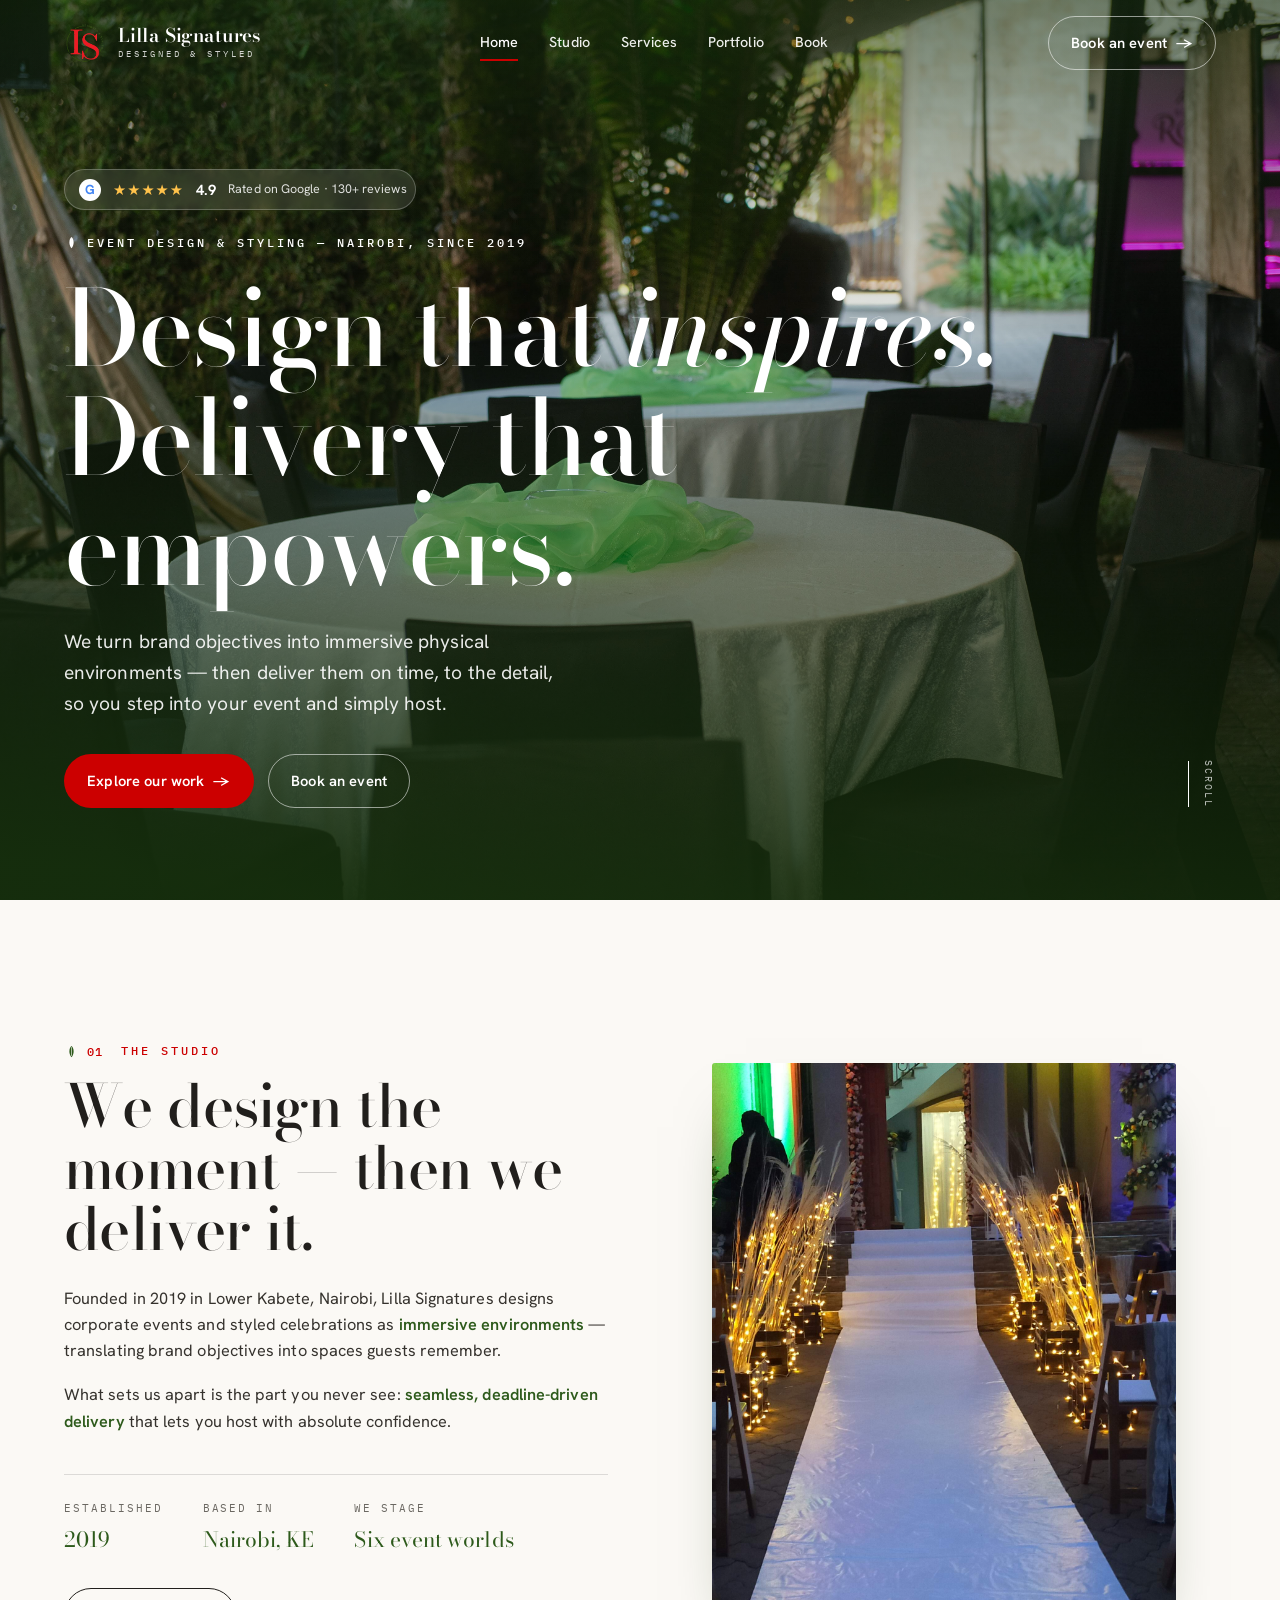
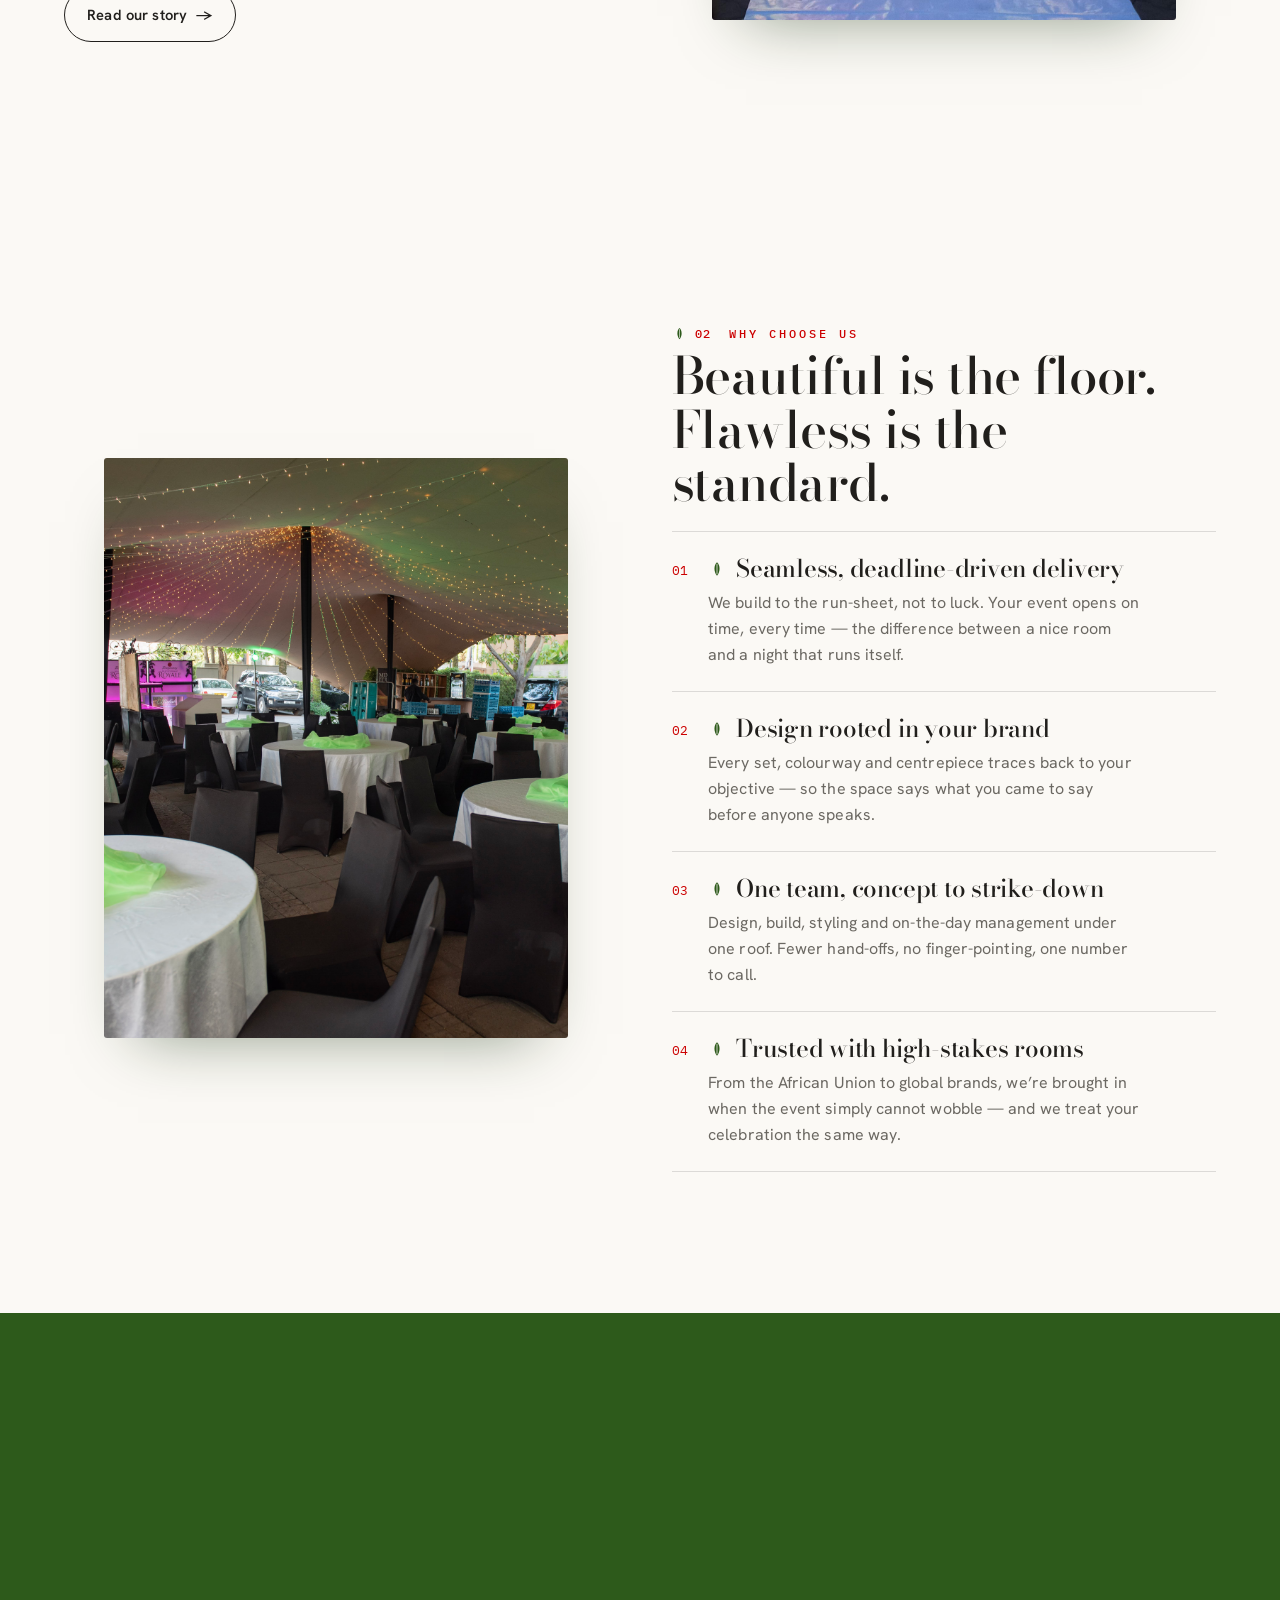
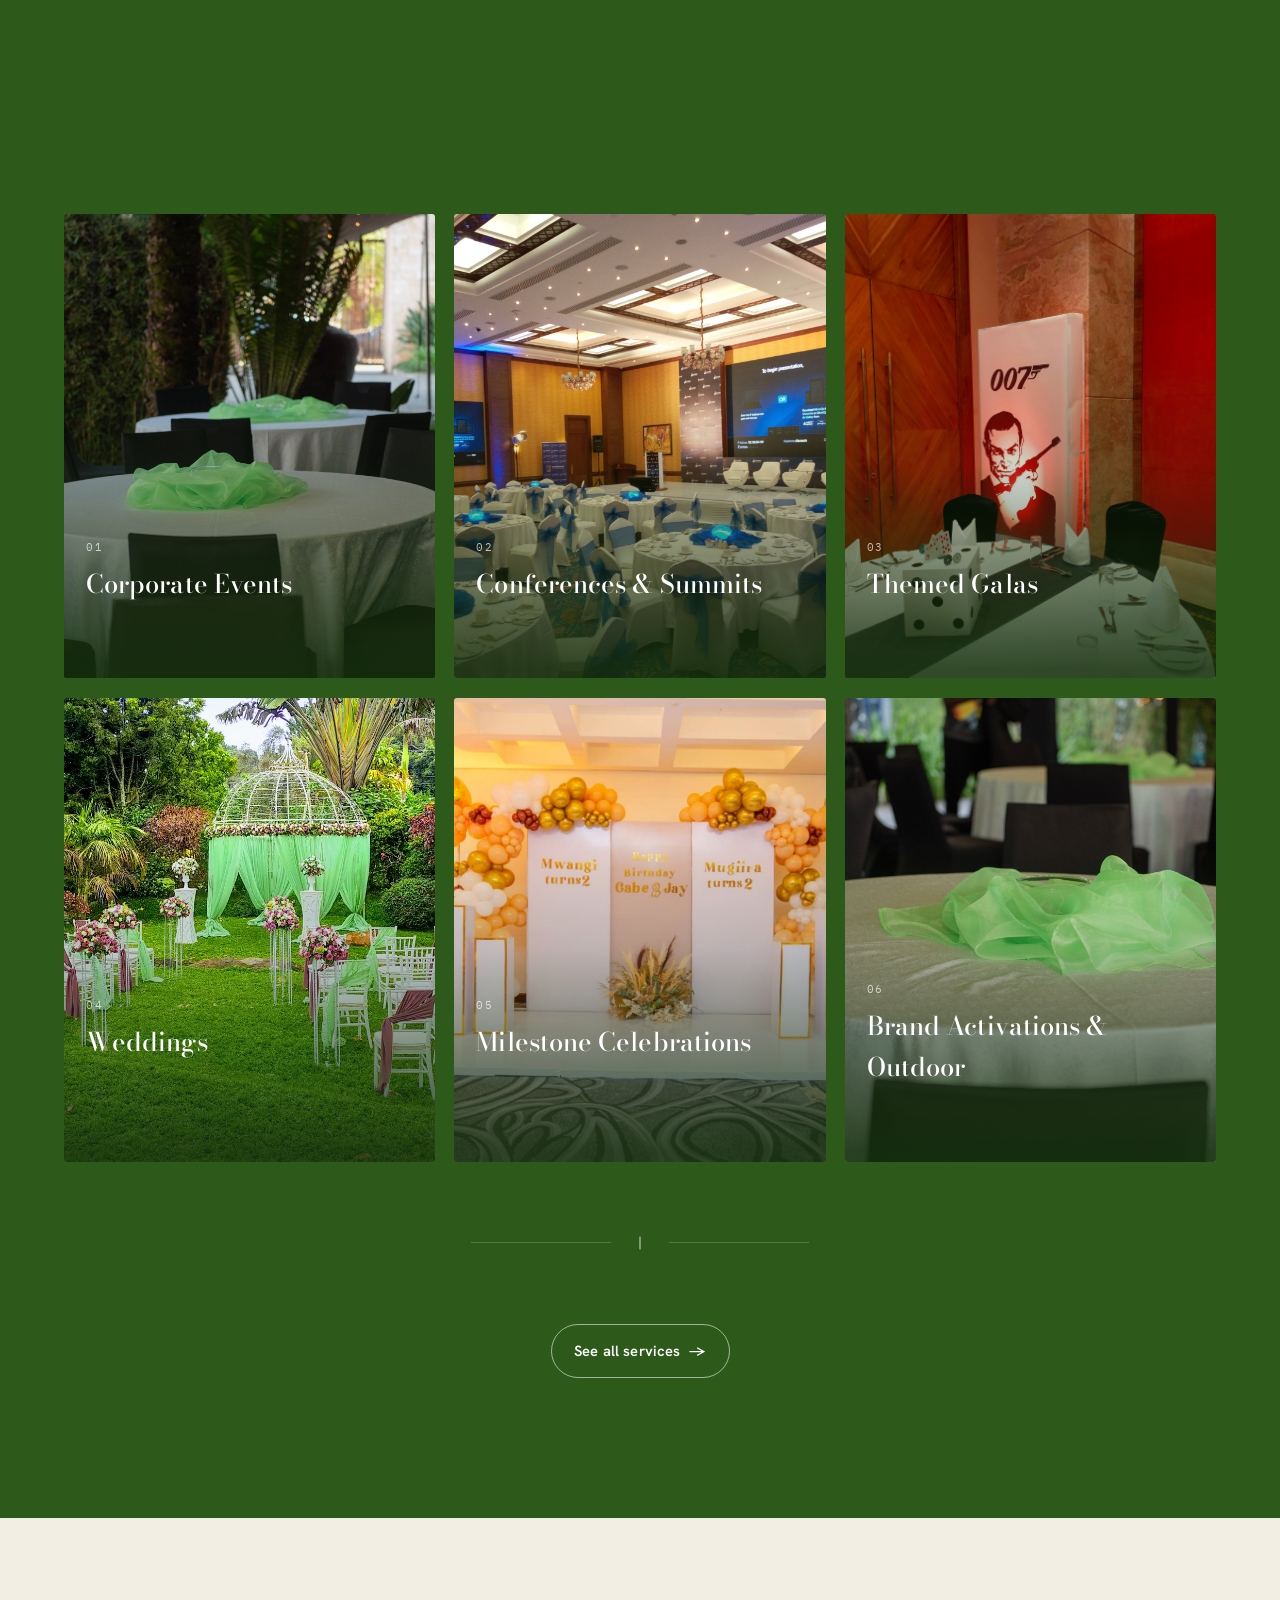
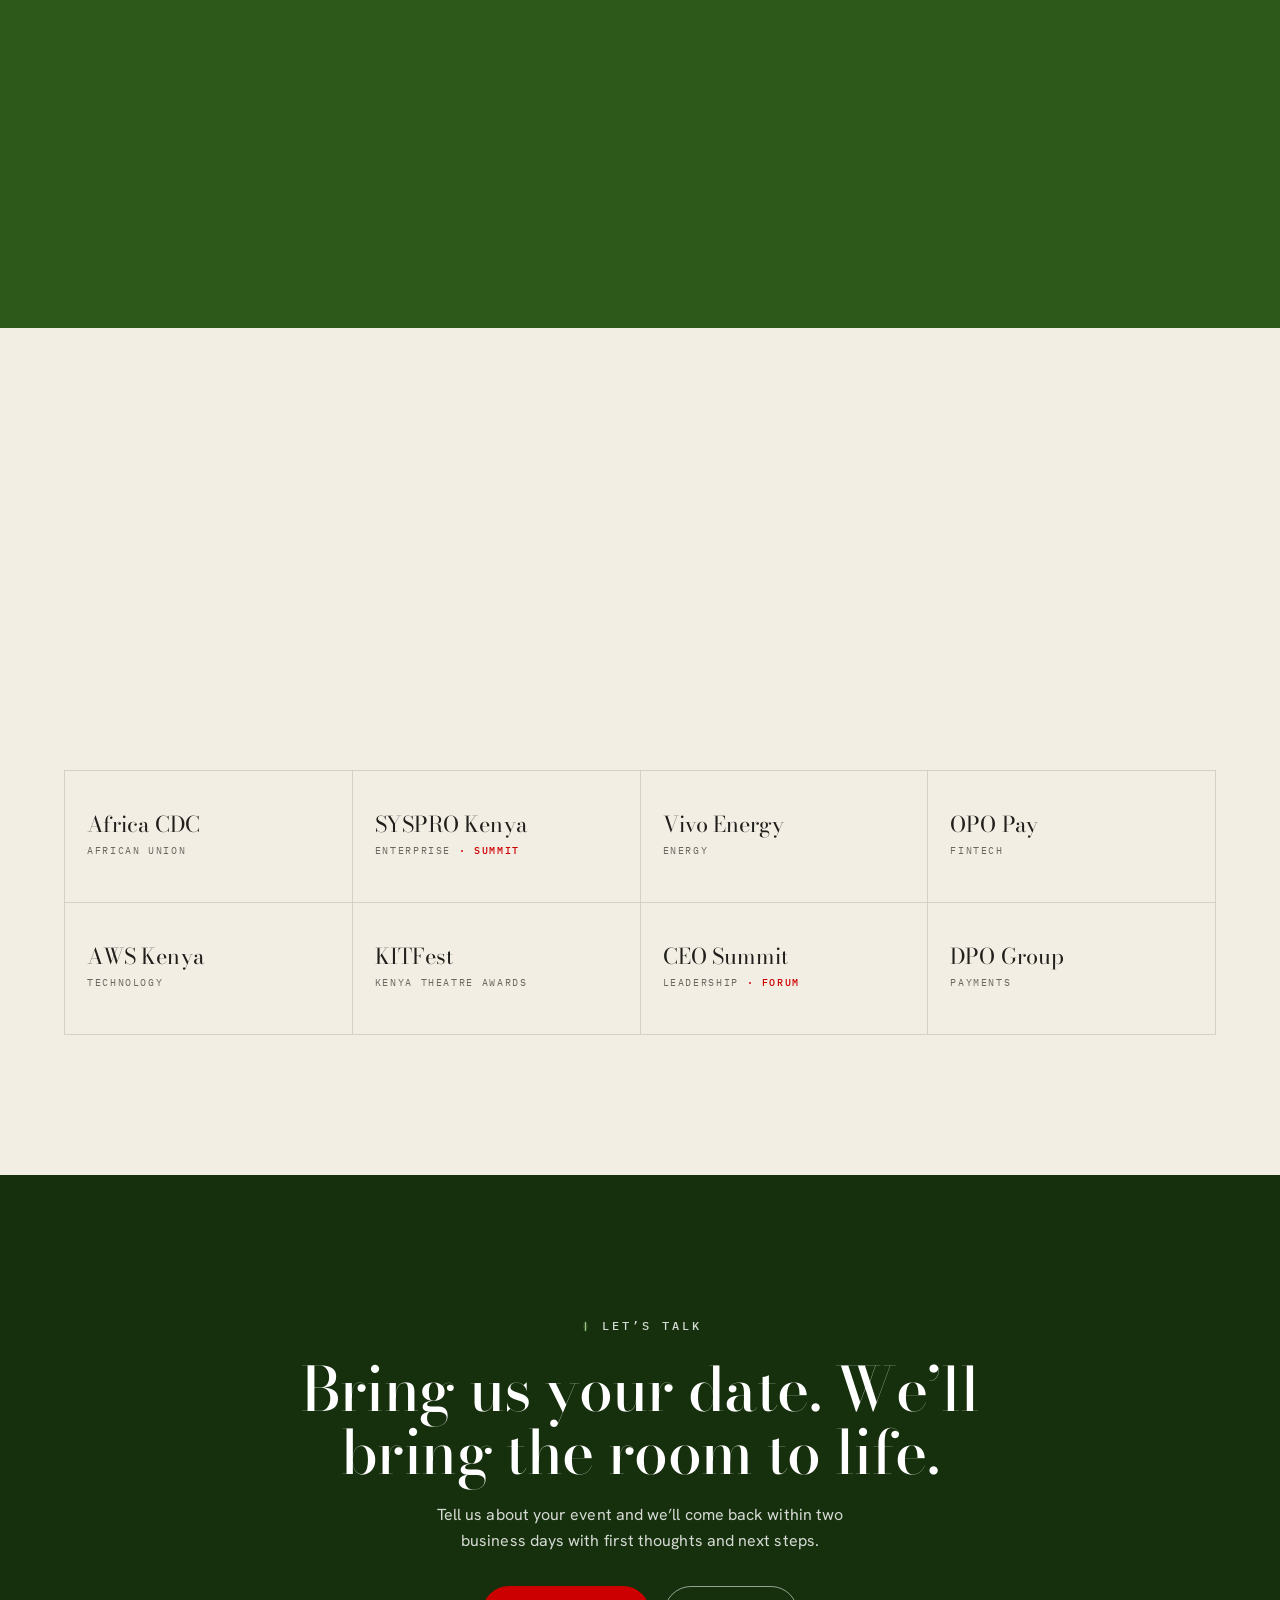
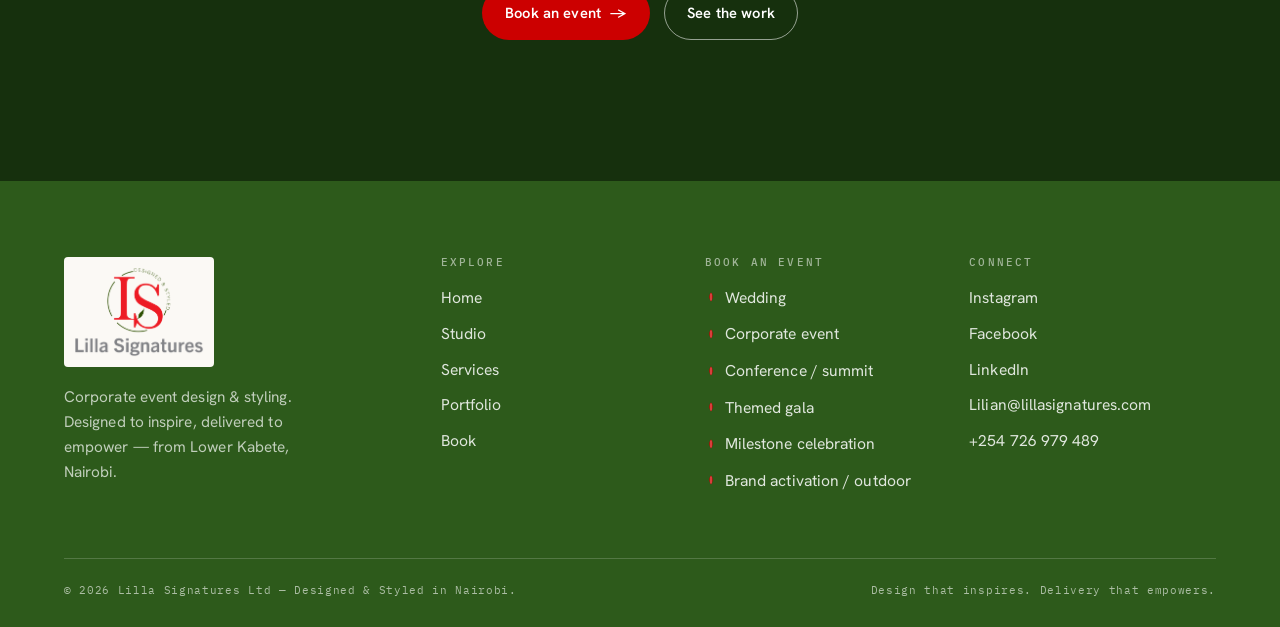
==== index.html @ 4a37a558 "initial commit" ====
<!DOCTYPE html>
<html lang="en">
<head>
<meta charset="UTF-8" />
<meta name="viewport" content="width=device-width, initial-scale=1.0" />
<title>Lilla Signatures — Event Design &amp; Styling, Nairobi</title>
<meta name="description" content="Lilla Signatures is a Nairobi event design and styling studio. We turn brand objectives into immersive environments — and deliver them seamlessly, so you host with absolute confidence." />
<link rel="preconnect" href="https://fonts.googleapis.com" />
<link rel="preconnect" href="https://fonts.gstatic.com" crossorigin />
<link href="https://fonts.googleapis.com/css2?family=Bodoni+Moda:ital,opsz,wght@0,6..96,400..700;1,6..96,400..600&family=Hanken+Grotesk:wght@300;400;500;600;700&family=IBM+Plex+Mono:wght@400;500&display=swap" rel="stylesheet" />
<link rel="stylesheet" href="assets/css/styles.css" />
</head>
<body>
<a class="skip-link" href="#main">Skip to content</a>

<!-- ============ NAV ============ -->
<header class="nav at-top">
  <a class="brand" href="index.html" aria-label="Lilla Signatures — home">
    <img src="assets/img/logo-mark.png" alt="Lilla Signatures monogram" />
    <span class="wordmark"><b>Lilla Signatures</b><span>Designed &amp; Styled</span></span>
  </a>
  <nav class="nav-links" aria-label="Primary">
    <a href="index.html" class="active" aria-current="page">Home</a>
    <a href="studio.html">Studio</a>
    <a href="services.html">Services</a>
    <a href="portfolio.html">Portfolio</a>
    <a href="booking.html">Book</a>
  </nav>
  <div class="nav-actions"><a class="btn btn--ghost" href="booking.html">Book an event <span class="arr">→</span></a></div>
  <button class="nav-toggle" aria-label="Open menu" aria-expanded="false" aria-controls="mobile-menu"><span></span></button>
</header>
<div class="mobile-menu" id="mobile-menu">
  <a href="index.html"><span class="n">01</span> Home</a>
  <a href="studio.html"><span class="n">02</span> Studio</a>
  <a href="services.html"><span class="n">03</span> Services</a>
  <a href="portfolio.html"><span class="n">04</span> Portfolio</a>
  <a href="booking.html"><span class="n">05</span> Book</a>
  <div class="mm-foot">Lower Kabete, Nairobi<br />+254 726 979 489<br />Lilian@lillasignatures.com</div>
</div>

<main id="main">

  <!-- ============ HERO ============ -->
  <section class="hero" aria-label="Introduction">
    <div class="hero-media">
      <img src="assets/img/hero.jpg" alt="A fairy-lit stretch-tent dining room styled by Lilla Signatures, with green organza centrepieces on white tables beneath a canopy of warm string lights" fetchpriority="high" />
    </div>
    <div class="hero-inner">
      <span class="hero-rating">
        <span class="rating-g" aria-hidden="true">G</span>
        <span class="stars" aria-hidden="true">★★★★★</span>
        <span class="rscore">4.9</span>
        <span class="rtext">Rated on Google · 130+ reviews</span>
      </span>
      <span class="eyebrow">
        <svg class="leaf" viewBox="0 0 24 24" aria-hidden="true"><path class="blade" d="M12 3c4.5 4 4.5 13 0 18-4.5-5-4.5-14 0-18z"/><path class="rib" d="M12 5v14"/></svg>
        Event Design &amp; Styling — Nairobi, since 2019
      </span>
      <h1>Design that <em>inspires.</em><br />Delivery that empowers.</h1>
      <p class="hero-sub">We turn brand objectives into immersive physical environments — then deliver them on time, to the detail, so you step into your event and simply host.</p>
      <div class="hero-cta">
        <a class="btn btn--crimson" href="portfolio.html">Explore our work <span class="arr">→</span></a>
        <a class="btn btn--ghost-light" href="booking.html">Book an event</a>
      </div>
    </div>
    <div class="hero-scroll" aria-hidden="true">Scroll <span class="bar"></span></div>
  </section>

  <!-- ============ STUDIO INTRO ============ -->
  <section class="section studio" aria-labelledby="studio-h">
    <div class="wrap feature-split">
      <div class="studio-copy reveal">
        <span class="eyebrow">
          <svg class="leaf" viewBox="0 0 24 24" aria-hidden="true"><path class="blade" d="M12 3c4.5 4 4.5 13 0 18-4.5-5-4.5-14 0-18z"/><path class="rib" d="M12 5v14"/></svg>
          <span class="index-num">01</span> &nbsp;The Studio
        </span>
        <h2 id="studio-h">We design the moment — then we deliver it.</h2>
        <div class="body">
          <p>Founded in 2019 in Lower Kabete, Nairobi, Lilla Signatures designs corporate events and styled celebrations as <strong>immersive environments</strong> — translating brand objectives into spaces guests remember.</p>
          <p>What sets us apart is the part you never see: <strong>seamless, deadline-driven delivery</strong> that lets you host with absolute confidence.</p>
        </div>
        <dl class="studio-meta">
          <div><dt>Established</dt><dd>2019</dd></div>
          <div><dt>Based in</dt><dd>Nairobi, KE</dd></div>
          <div><dt>We stage</dt><dd>Six event worlds</dd></div>
        </dl>
        <div style="margin-top:2rem"><a class="btn btn--ghost" href="studio.html">Read our story <span class="arr">→</span></a></div>
      </div>
      <figure class="feature-figure reveal" data-d="1">
        <img src="assets/img/wedding-aisle.jpg" alt="A candlelit garden aisle at dusk, lined with fairy-light bundles leading to a softly uplit doorway" loading="lazy" />
      </figure>
    </div>
  </section>

  <!-- ============ WHY CHOOSE US ============ -->
  <section class="section why" aria-labelledby="why-h">
    <div class="wrap feature-split">
      <figure class="feature-figure reveal" style="aspect-ratio:4/5">
        <img src="assets/img/corporate-fcm-stage.jpg" alt="A row of gold-framed cream armchairs with branded plinths beneath fairy-lit tent drapery — a polished corporate setup" loading="lazy" />
      </figure>
      <div class="reveal" data-d="1">
        <span class="eyebrow">
          <svg class="leaf" viewBox="0 0 24 24" aria-hidden="true"><path class="blade" d="M12 3c4.5 4 4.5 13 0 18-4.5-5-4.5-14 0-18z"/><path class="rib" d="M12 5v14"/></svg>
          <span class="index-num">02</span> &nbsp;Why choose us
        </span>
        <h2 class="section-head" style="font-size:clamp(2rem,4vw,3.2rem);max-width:16ch">Beautiful is the floor. Flawless is the standard.</h2>
        <ol class="reasons">
          <li class="reason">
            <span class="rn">01</span>
            <div>
              <h3><svg class="leaf" viewBox="0 0 24 24" aria-hidden="true"><path class="blade" d="M12 3c4.5 4 4.5 13 0 18-4.5-5-4.5-14 0-18z"/><path class="rib" d="M12 5v14"/></svg>Seamless, deadline-driven delivery</h3>
              <p>We build to the run-sheet, not to luck. Your event opens on time, every time — the difference between a nice room and a night that runs itself.</p>
            </div>
          </li>
          <li class="reason">
            <span class="rn">02</span>
            <div>
              <h3><svg class="leaf" viewBox="0 0 24 24" aria-hidden="true"><path class="blade" d="M12 3c4.5 4 4.5 13 0 18-4.5-5-4.5-14 0-18z"/><path class="rib" d="M12 5v14"/></svg>Design rooted in your brand</h3>
              <p>Every set, colourway and centrepiece traces back to your objective — so the space says what you came to say before anyone speaks.</p>
            </div>
          </li>
          <li class="reason">
            <span class="rn">03</span>
            <div>
              <h3><svg class="leaf" viewBox="0 0 24 24" aria-hidden="true"><path class="blade" d="M12 3c4.5 4 4.5 13 0 18-4.5-5-4.5-14 0-18z"/><path class="rib" d="M12 5v14"/></svg>One team, concept to strike-down</h3>
              <p>Design, build, styling and on-the-day management under one roof. Fewer hand-offs, no finger-pointing, one number to call.</p>
            </div>
          </li>
          <li class="reason">
            <span class="rn">04</span>
            <div>
              <h3><svg class="leaf" viewBox="0 0 24 24" aria-hidden="true"><path class="blade" d="M12 3c4.5 4 4.5 13 0 18-4.5-5-4.5-14 0-18z"/><path class="rib" d="M12 5v14"/></svg>Trusted with high-stakes rooms</h3>
              <p>From the African Union to global brands, we’re brought in when the event simply cannot wobble — and we treat your celebration the same way.</p>
            </div>
          </li>
        </ol>
      </div>
    </div>
  </section>

  <!-- ============ SERVICES TEASER ============ -->
  <section class="section services" aria-labelledby="svc-h">
    <div class="wrap">
      <div class="section-head reveal">
        <span class="eyebrow eyebrow--light">
          <svg class="leaf" viewBox="0 0 24 24" aria-hidden="true"><path class="blade" d="M12 3c4.5 4 4.5 13 0 18-4.5-5-4.5-14 0-18z"/><path class="rib" d="M12 5v14"/></svg>
          <span class="index-num">03</span> &nbsp;What we stage
        </span>
        <h2 id="svc-h">Six worlds, one standard of delivery.</h2>
        <p class="lede">From boardroom-grade corporate events to celebrations that spill into joy — explore the kinds of rooms we build.</p>
      </div>
      <div class="svc-cards reveal" data-d="1">
        <a class="svc-card" href="services.html#corporate">
          <img src="assets/img/hero.jpg" alt="Fairy-lit corporate dinner under a stretch tent" loading="lazy" />
          <span class="sc-body"><span class="sc-n">01</span><span class="sc-name">Corporate Events <svg class="leaf" viewBox="0 0 24 24" aria-hidden="true"><path class="blade" d="M12 3c4.5 4 4.5 13 0 18-4.5-5-4.5-14 0-18z"/><path class="rib" d="M12 5v14"/></svg></span><span class="sc-desc">Conferences, AGMs, launches and internal celebrations, staged with boardroom precision.</span></span>
        </a>
        <a class="svc-card" href="services.html#conferences">
          <img src="assets/img/conf-syspro-1.jpg" alt="Conference main stage with branded backdrops" loading="lazy" />
          <span class="sc-body"><span class="sc-n">02</span><span class="sc-name">Conferences &amp; Summits <svg class="leaf" viewBox="0 0 24 24" aria-hidden="true"><path class="blade" d="M12 3c4.5 4 4.5 13 0 18-4.5-5-4.5-14 0-18z"/><path class="rib" d="M12 5v14"/></svg></span><span class="sc-desc">Main-stage builds, branded sets and delegate experiences engineered to run on time.</span></span>
        </a>
        <a class="svc-card" href="services.html#galas">
          <img src="assets/img/gala-007-1.jpg" alt="007 casino-themed gala ballroom" loading="lazy" />
          <span class="sc-body"><span class="sc-n">03</span><span class="sc-name">Themed Galas <svg class="leaf" viewBox="0 0 24 24" aria-hidden="true"><path class="blade" d="M12 3c4.5 4 4.5 13 0 18-4.5-5-4.5-14 0-18z"/><path class="rib" d="M12 5v14"/></svg></span><span class="sc-desc">Immersive worlds, built to the last prop — from 007 nights to decade throwbacks.</span></span>
        </a>
        <a class="svc-card" href="services.html#weddings">
          <img src="assets/img/wedding-gazebo.jpg" alt="Garden wedding ceremony with a draped gazebo" loading="lazy" />
          <span class="sc-body"><span class="sc-n">04</span><span class="sc-name">Weddings <svg class="leaf" viewBox="0 0 24 24" aria-hidden="true"><path class="blade" d="M12 3c4.5 4 4.5 13 0 18-4.5-5-4.5-14 0-18z"/><path class="rib" d="M12 5v14"/></svg></span><span class="sc-desc">Ceremonies and receptions, from intimate gardens to grand halls — composed and unhurried.</span></span>
        </a>
        <a class="svc-card" href="services.html#milestones">
          <img src="assets/img/birthday-turns2.jpg" alt="Elegant milestone birthday backdrop with balloons" loading="lazy" />
          <span class="sc-body"><span class="sc-n">05</span><span class="sc-name">Milestone Celebrations <svg class="leaf" viewBox="0 0 24 24" aria-hidden="true"><path class="blade" d="M12 3c4.5 4 4.5 13 0 18-4.5-5-4.5-14 0-18z"/><path class="rib" d="M12 5v14"/></svg></span><span class="sc-desc">Birthdays, baby showers and the once-in-a-lifetime — backdrops, balloons and all the feeling.</span></span>
        </a>
        <a class="svc-card" href="services.html#outdoor">
          <img src="assets/img/outdoor-redcarpet-1.jpg" alt="Red carpet entrance to a stretch tent among palms" loading="lazy" />
          <span class="sc-body"><span class="sc-n">06</span><span class="sc-name">Brand Activations &amp; Outdoor <svg class="leaf" viewBox="0 0 24 24" aria-hidden="true"><path class="blade" d="M12 3c4.5 4 4.5 13 0 18-4.5-5-4.5-14 0-18z"/><path class="rib" d="M12 5v14"/></svg></span><span class="sc-desc">Launches, red carpets and stretch-tent statements that put your brand at the centre.</span></span>
        </a>
      </div>
      <div class="divider divider--on-green" aria-hidden="true">
        <svg class="leaf" viewBox="0 0 24 24"><path class="blade" d="M12 3c4.5 4 4.5 13 0 18-4.5-5-4.5-14 0-18z" fill="#fff"/><path class="rib" d="M12 5v14" stroke="#2D5A1B"/></svg>
      </div>
      <div style="text-align:center"><a class="btn btn--ghost-light" href="services.html">See all services <span class="arr">→</span></a></div>
    </div>
  </section>

  <!-- ============ WORK TEASER ============ -->
  <section class="section work-teaser" aria-labelledby="wt-h">
    <div class="wrap">
      <div class="wt-head reveal">
        <div class="section-head">
          <span class="eyebrow">
            <svg class="leaf" viewBox="0 0 24 24" aria-hidden="true"><path class="blade" d="M12 3c4.5 4 4.5 13 0 18-4.5-5-4.5-14 0-18z"/><path class="rib" d="M12 5v14"/></svg>
            <span class="index-num">04</span> &nbsp;Selected work
          </span>
          <h2 id="wt-h">A few of the rooms we’ve built.</h2>
        </div>
        <a class="btn btn--ghost" href="portfolio.html">View full portfolio <span class="arr">→</span></a>
      </div>
      <div class="wt-grid reveal" data-d="1">
        <a class="wt-card wt-a" href="portfolio.html#weddings"><img src="assets/img/wedding-reception.jpg" alt="Lantern-lit garden wedding reception at night" loading="lazy" /><span class="wt-label">Lantern-Lit Reception · Wedding</span></a>
        <a class="wt-card wt-b" href="portfolio.html#corporate"><img src="assets/img/corporate-blue-ballroom.jpg" alt="Blue-hour corporate ballroom dinner" loading="lazy" /><span class="wt-label">Blue Hour Ballroom · Corporate</span></a>
        <a class="wt-card wt-c" href="portfolio.html#outdoor"><img src="assets/img/outdoor-redcarpet-2.jpg" alt="Stretch tent statement among palm trees" loading="lazy" /><span class="wt-label">Stretch-Tent Statement · Outdoor</span></a>
        <a class="wt-card wt-d" href="portfolio.html#galas"><img src="assets/img/gala-007-1.jpg" alt="007 casino-themed gala" loading="lazy" /><span class="wt-label">Casino Royale · Themed</span></a>
        <a class="wt-card wt-e" href="portfolio.html#birthdays"><img src="assets/img/birthday-50.jpg" alt="Black and gold 50th birthday installation" loading="lazy" /><span class="wt-label">Fifty in Black &amp; Gold · Milestone</span></a>
        <a class="wt-card wt-f" href="portfolio.html#conferences"><img src="assets/img/conf-enter-setup.jpg" alt="Branded conference stage set" loading="lazy" /><span class="wt-label">A New World of Possibilities · Conference</span></a>
      </div>
    </div>
  </section>

  <!-- ============ TESTIMONIALS ============ -->
  <section class="section testi" aria-labelledby="testi-h">
    <div class="wrap">
      <div class="testi-head reveal">
        <div class="section-head">
          <span class="eyebrow eyebrow--light">
            <svg class="leaf" viewBox="0 0 24 24" aria-hidden="true"><path class="blade" d="M12 3c4.5 4 4.5 13 0 18-4.5-5-4.5-14 0-18z"/><path class="rib" d="M12 5v14"/></svg>
            <span class="index-num">05</span> &nbsp;Kind words
          </span>
          <h2 id="testi-h">Hosts who slept the night before.</h2>
        </div>
        <div class="testi-summary"><span class="rating-g" aria-hidden="true">G</span><span class="stars" aria-hidden="true">★★★★★</span><b>4.9</b><span>130+ Google reviews</span></div>
      </div>
      <div class="testi-grid reveal" data-d="1">
        <figure class="testi-card">
          <span class="stars" aria-hidden="true">★★★★★</span>
          <blockquote>“They turned our product launch into an experience. The build was flawless and they hit every cue — I actually enjoyed my own event.”</blockquote>
          <figcaption class="who"><span class="av">N</span><span><span class="nm">Naomi K.</span><br /><span class="mt">Brand Lead · Energy sector</span></span></figcaption>
        </figure>
        <figure class="testi-card">
          <span class="stars" aria-hidden="true">★★★★★</span>
          <blockquote>“A 600-pax conference with zero drama. Lilla ran the room so tightly our exec team just showed up and shone. Worth every shilling.”</blockquote>
          <figcaption class="who"><span class="av">D</span><span><span class="nm">David O.</span><br /><span class="mt">Events Manager · Fintech</span></span></figcaption>
        </figure>
        <figure class="testi-card">
          <span class="stars" aria-hidden="true">★★★★★</span>
          <blockquote>“Our garden wedding looked like a magazine and felt like home. Every detail, down to the candle light, was considered. We’re still getting compliments.”</blockquote>
          <figcaption class="who"><span class="av">W</span><span><span class="nm">Wanjiru &amp; James</span><br /><span class="mt">Wedding · Limuru</span></span></figcaption>
        </figure>
      </div>
    </div>
  </section>

  <!-- ============ CLIENTS ============ -->
  <section class="section clients" id="clients" aria-labelledby="clients-h">
    <div class="wrap">
      <div class="section-head reveal">
        <span class="eyebrow">
          <svg class="leaf" viewBox="0 0 24 24" aria-hidden="true"><path class="blade" d="M12 3c4.5 4 4.5 13 0 18-4.5-5-4.5-14 0-18z"/><path class="rib" d="M12 5v14"/></svg>
          <span class="index-num">06</span> &nbsp;In good company
        </span>
        <h2 id="clients-h">Trusted with high-stakes moments.</h2>
        <p class="lede">Institutions and brands across the continent bring us the events that simply cannot wobble.</p>
      </div>
      <div class="client-grid reveal" data-d="1">
        <div class="client"><span class="c-name">Africa CDC</span><span class="c-kind">African Union</span></div>
        <div class="client"><span class="c-name">SYSPRO Kenya</span><span class="c-kind">Enterprise <b>· Summit</b></span></div>
        <div class="client"><span class="c-name">Vivo Energy</span><span class="c-kind">Energy</span></div>
        <div class="client"><span class="c-name">OPO Pay</span><span class="c-kind">Fintech</span></div>
        <div class="client"><span class="c-name">AWS Kenya</span><span class="c-kind">Technology</span></div>
        <div class="client"><span class="c-name">KITFest</span><span class="c-kind">Kenya Theatre Awards</span></div>
        <div class="client"><span class="c-name">CEO Summit</span><span class="c-kind">Leadership <b>· Forum</b></span></div>
        <div class="client"><span class="c-name">DPO Group</span><span class="c-kind">Payments</span></div>
      </div>
    </div>
  </section>

  <!-- ============ CTA BAND ============ -->
  <section class="section cta-band" aria-labelledby="cta-h">
    <div class="wrap">
      <span class="eyebrow eyebrow--light reveal">
        <svg class="leaf" viewBox="0 0 24 24" aria-hidden="true"><path class="blade" d="M12 3c4.5 4 4.5 13 0 18-4.5-5-4.5-14 0-18z"/><path class="rib" d="M12 5v14"/></svg>
        Let’s talk
      </span>
      <h2 id="cta-h" class="reveal" data-d="1">Bring us your date. We’ll bring the room to life.</h2>
      <p class="reveal" data-d="1">Tell us about your event and we’ll come back within two business days with first thoughts and next steps.</p>
      <div class="cta-actions reveal" data-d="2">
        <a class="btn btn--crimson" href="booking.html">Book an event <span class="arr">→</span></a>
        <a class="btn btn--ghost-light" href="portfolio.html">See the work</a>
      </div>
    </div>
  </section>

</main>

<!-- ============ FOOTER ============ -->
<footer class="footer">
  <div class="wrap">
    <div class="footer-top">
      <div class="footer-brand">
        <img src="assets/img/logo-full.png" alt="Lilla Signatures logo" style="width:150px" />
        <p>Corporate event design &amp; styling. Designed to inspire, delivered to empower — from Lower Kabete, Nairobi.</p>
      </div>
      <div class="foot-col">
        <h4>Explore</h4>
        <ul>
          <li><a href="index.html">Home</a></li>
          <li><a href="studio.html">Studio</a></li>
          <li><a href="services.html">Services</a></li>
          <li><a href="portfolio.html">Portfolio</a></li>
          <li><a href="booking.html">Book</a></li>
        </ul>
      </div>
      <div class="foot-col">
        <h4>Book an event</h4>
        <ul>
          <li><a href="booking.html?type=wedding"><svg class="leaf" viewBox="0 0 24 24" aria-hidden="true"><path class="blade" d="M12 3c4.5 4 4.5 13 0 18-4.5-5-4.5-14 0-18z"/><path class="rib" d="M12 5v14"/></svg>Wedding</a></li>
          <li><a href="booking.html?type=corporate"><svg class="leaf" viewBox="0 0 24 24" aria-hidden="true"><path class="blade" d="M12 3c4.5 4 4.5 13 0 18-4.5-5-4.5-14 0-18z"/><path class="rib" d="M12 5v14"/></svg>Corporate event</a></li>
          <li><a href="booking.html?type=conference"><svg class="leaf" viewBox="0 0 24 24" aria-hidden="true"><path class="blade" d="M12 3c4.5 4 4.5 13 0 18-4.5-5-4.5-14 0-18z"/><path class="rib" d="M12 5v14"/></svg>Conference / summit</a></li>
          <li><a href="booking.html?type=gala"><svg class="leaf" viewBox="0 0 24 24" aria-hidden="true"><path class="blade" d="M12 3c4.5 4 4.5 13 0 18-4.5-5-4.5-14 0-18z"/><path class="rib" d="M12 5v14"/></svg>Themed gala</a></li>
          <li><a href="booking.html?type=milestone"><svg class="leaf" viewBox="0 0 24 24" aria-hidden="true"><path class="blade" d="M12 3c4.5 4 4.5 13 0 18-4.5-5-4.5-14 0-18z"/><path class="rib" d="M12 5v14"/></svg>Milestone celebration</a></li>
          <li><a href="booking.html?type=outdoor"><svg class="leaf" viewBox="0 0 24 24" aria-hidden="true"><path class="blade" d="M12 3c4.5 4 4.5 13 0 18-4.5-5-4.5-14 0-18z"/><path class="rib" d="M12 5v14"/></svg>Brand activation / outdoor</a></li>
        </ul>
      </div>
      <div class="foot-col">
        <h4>Connect</h4>
        <ul>
          <li><a href="#">Instagram</a></li>
          <li><a href="#">Facebook</a></li>
          <li><a href="#">LinkedIn</a></li>
          <li><a href="mailto:Lilian@lillasignatures.com">Lilian@lillasignatures.com</a></li>
          <li><a href="tel:+254726979489">+254 726 979 489</a></li>
        </ul>
      </div>
    </div>
    <div class="footer-bottom">
      <p>© <span data-year>2025</span> Lilla Signatures Ltd — Designed &amp; Styled in Nairobi.</p>
      <p>Design that inspires. Delivery that empowers.</p>
    </div>
  </div>
</footer>

<script src="assets/js/main.js"></script>
</body>
</html>
---- assets/css/styles.css ----
/* ============================================================
   Lilla Signatures — Event Design & Styling
   Design comp stylesheet
   Palette: forest green (ground) · crimson (accent) · warm off-white
   Type: Bodoni Moda (display) · Hanken Grotesk (body) · IBM Plex Mono (index)
   ============================================================ */

:root {
  /* Brand */
  --green:       #2D5A1B;   /* forest — dominant ground */
  --green-700:   #234716;
  --green-900:   #16300d;   /* deep ground / overlays */
  --green-soft:  #3c6f27;
  --crimson:     #CC0000;   /* signature accent, used with discipline */
  --crimson-700: #a80606;

  /* Neutrals (warm) */
  --paper:   #FBF9F5;       /* breathing room */
  --paper-2: #F3EEE4;       /* sand */
  --ink:     #211f1c;       /* warm near-black text */
  --muted:   #6b6862;       /* charcoal, secondary text */
  --line:    rgba(33,31,28,0.14);
  --line-on-green: rgba(255,255,255,0.18);

  /* Type */
  --serif: "Bodoni Moda", Georgia, "Times New Roman", serif;
  --sans:  "Hanken Grotesk", system-ui, -apple-system, sans-serif;
  --mono:  "IBM Plex Mono", ui-monospace, "SFMono-Regular", monospace;

  --maxw: 1320px;
  --gutter: clamp(20px, 5vw, 80px);

  --ease: cubic-bezier(.22,.61,.36,1);
}

/* ---------- Reset / base ---------- */
*, *::before, *::after { box-sizing: border-box; }
html { -webkit-text-size-adjust: 100%; scroll-behavior: smooth; }
@media (prefers-reduced-motion: reduce) { html { scroll-behavior: auto; } }

body {
  margin: 0;
  font-family: var(--sans);
  font-weight: 400;
  color: var(--ink);
  background: var(--paper);
  line-height: 1.62;
  font-size: clamp(16px, 1.05vw, 18px);
  letter-spacing: 0.005em;
  -webkit-font-smoothing: antialiased;
  text-rendering: optimizeLegibility;
  overflow-x: hidden;
}

img { display: block; max-width: 100%; }
a { color: inherit; text-decoration: none; }
button { font: inherit; color: inherit; cursor: pointer; }

h1, h2, h3, h4 { font-family: var(--serif); font-weight: 500; line-height: 1.04; margin: 0; letter-spacing: -0.01em; }

::selection { background: var(--crimson); color: #fff; }

:focus-visible {
  outline: 2.5px solid var(--crimson);
  outline-offset: 3px;
  border-radius: 2px;
}

.skip-link {
  position: fixed; top: -100px; left: 16px; z-index: 200;
  background: var(--crimson); color: #fff; padding: 12px 18px; border-radius: 4px;
  font-family: var(--mono); font-size: .8rem;
  transition: top .2s var(--ease);
}
.skip-link:focus { top: 16px; }

/* ---------- Layout ---------- */
/* full-bleed: content spans edge-to-edge with the same gutter as the nav */
.wrap { width: 100%; max-width: none; margin-inline: 0; padding-inline: var(--gutter); }
.section { padding-block: clamp(72px, 11vw, 156px); position: relative; }

/* ---------- Shared editorial bits ---------- */
.eyebrow {
  display: inline-flex; align-items: center; gap: .7em;
  font-family: var(--mono);
  font-size: .72rem; font-weight: 500;
  letter-spacing: .26em; text-transform: uppercase;
  color: var(--crimson);
}
.eyebrow .leaf { width: 15px; height: 15px; flex: none; }
.eyebrow--light { color: rgba(255,255,255,.82); }
.eyebrow--light .leaf path { fill: var(--crimson); }

.leaf { display: inline-block; }
.leaf path.blade { fill: var(--green); }
.leaf path.rib { stroke: var(--paper); stroke-width: 1; fill: none; }

.section-head { max-width: 56ch; }
.section-head h2 {
  font-size: clamp(2.1rem, 5.2vw, 4rem);
  margin-top: .5rem;
}
.section-head p.lede {
  margin-top: 1.1rem; color: var(--muted);
  font-size: clamp(1.02rem, 1.4vw, 1.22rem); max-width: 50ch;
}

.index-num { font-family: var(--mono); font-size: .74rem; letter-spacing: .1em; color: var(--crimson); }

/* leaf divider */
.divider { display: flex; align-items: center; justify-content: center; gap: 18px; padding-block: clamp(34px,6vw,70px); }
.divider::before, .divider::after { content: ""; height: 1px; width: min(140px, 22vw); background: var(--line); }
.divider .leaf { width: 22px; height: 22px; opacity: .9; }
.divider--on-green::before, .divider--on-green::after { background: var(--line-on-green); }

/* ---------- Buttons ---------- */
.btn {
  display: inline-flex; align-items: center; gap: .6em;
  font-family: var(--sans); font-weight: 600;
  font-size: .92rem; letter-spacing: .01em;
  padding: 0.95em 1.5em; border-radius: 999px;
  border: 1.5px solid transparent;
  transition: background .25s var(--ease), color .25s var(--ease), border-color .25s var(--ease), transform .25s var(--ease);
  will-change: transform;
}
.btn .arr { transition: transform .3s var(--ease); }
.btn:hover .arr { transform: translateX(4px); }
.btn--crimson { background: var(--crimson); color: #fff; }
.btn--crimson:hover { background: var(--crimson-700); transform: translateY(-2px); }
.btn--ghost { border-color: currentColor; color: var(--ink); }
.btn--ghost:hover { background: var(--ink); color: var(--paper); transform: translateY(-2px); }
.btn--ghost-light { border-color: rgba(255,255,255,.55); color: #fff; }
.btn--ghost-light:hover { background: #fff; color: var(--green-900); }

/* ============================================================
   NAV
   ============================================================ */
.nav {
  position: fixed; inset: 0 0 auto 0; z-index: 100;
  display: flex; align-items: center; justify-content: space-between;
  gap: 24px;
  padding: 16px var(--gutter);
  transition: background .35s var(--ease), box-shadow .35s var(--ease), padding .35s var(--ease);
}
.nav.scrolled {
  background: rgba(251,249,245,0.86);
  backdrop-filter: blur(14px) saturate(1.2);
  -webkit-backdrop-filter: blur(14px) saturate(1.2);
  box-shadow: 0 1px 0 var(--line);
  padding-block: 11px;
}
.brand { display: flex; align-items: center; gap: 12px; flex: none; }
.brand img { width: 42px; height: 42px; object-fit: contain; transition: width .35s var(--ease); }
.nav.scrolled .brand img { width: 38px; }
.brand .wordmark { display: flex; flex-direction: column; line-height: 1; }
.brand .wordmark b {
  font-family: var(--serif); font-weight: 600; font-size: 1.18rem; letter-spacing: -.01em;
  color: var(--ink); transition: color .35s var(--ease);
}
.brand .wordmark span {
  font-family: var(--mono); font-size: .56rem; letter-spacing: .34em; text-transform: uppercase;
  color: var(--green); margin-top: 4px; transition: color .35s var(--ease);
}
.nav.at-top .brand .wordmark b { color: #fff; }
.nav.at-top .brand .wordmark span { color: rgba(255,255,255,.8); }

.nav-links { display: flex; align-items: center; gap: clamp(18px, 2.4vw, 38px); }
.nav-links a {
  font-size: .9rem; font-weight: 500; letter-spacing: .01em;
  color: var(--ink); position: relative; padding: 4px 0;
  transition: color .3s var(--ease);
}
.nav-links a::after {
  content: ""; position: absolute; left: 0; bottom: -2px; height: 1.5px; width: 0;
  background: var(--crimson); transition: width .3s var(--ease);
}
.nav-links a:hover::after, .nav-links a:focus-visible::after { width: 100%; }
.nav.at-top .nav-links a { color: rgba(255,255,255,.92); }
.nav-actions { display: flex; align-items: center; gap: 14px; flex: none; }
.nav.at-top .btn--ghost { border-color: rgba(255,255,255,.55); color:#fff; }
.nav.at-top .btn--ghost:hover { background:#fff; color: var(--green-900); }

.nav-toggle { display: none; width: 46px; height: 46px; border: 1.5px solid var(--line); border-radius: 50%; background: transparent; align-items: center; justify-content: center; }
.nav-toggle span, .nav-toggle span::before, .nav-toggle span::after {
  content: ""; display: block; width: 18px; height: 1.6px; background: var(--ink); transition: transform .3s var(--ease), opacity .2s var(--ease);
}
.nav-toggle span::before { transform: translateY(-6px); }
.nav-toggle span::after { transform: translateY(6px); position: relative; top: -1.6px; }
.nav.at-top .nav-toggle { border-color: rgba(255,255,255,.5); }
.nav.at-top .nav-toggle span, .nav.at-top .nav-toggle span::before, .nav.at-top .nav-toggle span::after { background: #fff; }

/* mobile menu */
.mobile-menu {
  position: fixed; inset: 0; z-index: 99;
  background: var(--green-900); color: #fff;
  display: flex; flex-direction: column; justify-content: center; gap: 6px;
  padding: var(--gutter);
  transform: translateY(-100%); transition: transform .5s var(--ease);
  visibility: hidden;
}
.mobile-menu.open { transform: translateY(0); visibility: visible; }
.mobile-menu a {
  font-family: var(--serif); font-size: clamp(2rem, 9vw, 3.2rem); font-weight: 500;
  padding: 8px 0; border-bottom: 1px solid var(--line-on-green); display: flex; align-items: baseline; gap: 16px;
}
.mobile-menu a .n { font-family: var(--mono); font-size: .8rem; color: var(--crimson); }
.mobile-menu .mm-foot { margin-top: 32px; font-family: var(--mono); font-size: .78rem; letter-spacing: .04em; color: rgba(255,255,255,.7); line-height: 2; }
body.menu-open { overflow: hidden; }

/* ============================================================
   HERO
   ============================================================ */
.hero { position: relative; min-height: 100svh; display: flex; align-items: flex-end; color: #fff; isolation: isolate; }
.hero-media { position: absolute; inset: 0; z-index: -2; }
.hero-media img { width: 100%; height: 100%; object-fit: cover; }
.hero::before {
  content: ""; position: absolute; inset: 0; z-index: -1;
  background:
    linear-gradient(180deg, rgba(22,48,13,0.42) 0%, rgba(22,48,13,0) 30%),
    linear-gradient(7deg, rgba(22,48,13,0.92) 4%, rgba(22,48,13,0.5) 34%, rgba(22,48,13,0.12) 62%, rgba(22,48,13,0.28) 100%);
}
.hero-inner { width: 100%; max-width: none; margin-inline: 0; padding: 0 var(--gutter) clamp(54px, 8vw, 92px); }
.hero .eyebrow { color: #fff; }
.hero .eyebrow .leaf path.blade { fill: #fff; }
.hero h1 {
  font-size: clamp(2.9rem, 8.2vw, 7.1rem);
  font-weight: 500; max-width: 16ch; margin-top: 1rem;
  text-wrap: balance;
}
.hero h1 em { font-style: italic; color: #fff; }
.hero h1 .accent { color: #fff; }
.hero p.hero-sub {
  margin-top: 1.5rem; max-width: 46ch;
  font-size: clamp(1.04rem, 1.5vw, 1.28rem); color: rgba(255,255,255,.9);
  font-weight: 400;
}
.hero-cta { margin-top: 2.2rem; display: flex; flex-wrap: wrap; gap: 14px; }
.hero-scroll {
  position: absolute; right: var(--gutter); bottom: clamp(54px,8vw,92px); z-index: 1;
  display: flex; flex-direction: column; align-items: center; gap: 10px;
  font-family: var(--mono); font-size: .64rem; letter-spacing: .2em; text-transform: uppercase;
  color: rgba(255,255,255,.7); writing-mode: vertical-rl;
}
.hero-scroll .bar { writing-mode: horizontal-tb; width: 1px; height: 46px; background: rgba(255,255,255,.5); position: relative; overflow: hidden; }
.hero-scroll .bar::after { content:""; position:absolute; inset:0; background:#fff; animation: scrollbar 2.4s var(--ease) infinite; }
@keyframes scrollbar { 0%{transform:translateY(-100%)} 60%,100%{transform:translateY(100%)} }
@media (max-width: 760px){ .hero-scroll { display: none; } }

/* ============================================================
   STUDIO / ABOUT
   ============================================================ */
.studio { background: var(--paper); }
.studio-grid { display: grid; grid-template-columns: 1.05fr 0.95fr; gap: clamp(36px, 6vw, 96px); align-items: center; }
.studio-copy h2 { font-size: clamp(2.2rem, 4.6vw, 3.7rem); margin-top: .6rem; max-width: 14ch; }
.studio-copy .body { margin-top: 1.6rem; }
.studio-copy .body p { margin: 0 0 1.1rem; color: #35322d; font-size: clamp(1.02rem,1.25vw,1.16rem); }
.studio-copy .body p strong { color: var(--green); font-weight: 600; }
.studio-sig { margin-top: 2rem; display: flex; align-items: center; gap: 16px; }
.studio-sig .quote { font-family: var(--serif); font-style: italic; font-size: clamp(1.2rem,2vw,1.5rem); color: var(--ink); line-height: 1.25; }
.studio-meta { margin-top: 2.4rem; display: flex; gap: 40px; flex-wrap: wrap; border-top: 1px solid var(--line); padding-top: 1.6rem; }
.studio-meta div { display: flex; flex-direction: column; gap: 4px; }
.studio-meta dt { font-family: var(--mono); font-size: .68rem; letter-spacing: .18em; text-transform: uppercase; color: var(--muted); }
.studio-meta dd { margin: 0; font-family: var(--serif); font-size: 1.32rem; color: var(--green); }
.studio-figure { position: relative; }
.studio-figure .img-main { aspect-ratio: 4/5; border-radius: 3px; overflow: hidden; box-shadow: 0 30px 60px -30px rgba(22,48,13,.5); }
.studio-figure .img-main img { width: 100%; height: 100%; object-fit: cover; }
.studio-figure .img-float {
  position: absolute; bottom: -36px; left: -36px; width: 46%; aspect-ratio: 1/1;
  border-radius: 3px; overflow: hidden; border: 6px solid var(--paper);
  box-shadow: 0 24px 44px -22px rgba(22,48,13,.5);
}
.studio-figure .img-float img { width: 100%; height: 100%; object-fit: cover; }
.studio-figure .tag {
  position: absolute; top: 22px; right: -10px; background: var(--crimson); color: #fff;
  font-family: var(--mono); font-size: .64rem; letter-spacing: .14em; text-transform: uppercase;
  padding: 9px 14px; border-radius: 2px; box-shadow: 0 10px 20px -8px rgba(0,0,0,.4);
}

/* ============================================================
   SERVICES — editorial index w/ hover preview
   ============================================================ */
.services { background: var(--green); color: #fff; }
.services .section-head h2 { color: #fff; }
.services .section-head p.lede { color: rgba(255,255,255,.78); }
.services-body { margin-top: clamp(40px,5vw,70px); display: grid; grid-template-columns: 0.82fr 1.18fr; gap: clamp(40px,5vw,80px); align-items: start; }
.services-preview { position: sticky; top: 110px; aspect-ratio: 3/4; border-radius: 3px; overflow: hidden; background: var(--green-900); }
.services-preview img {
  position: absolute; inset: 0; width: 100%; height: 100%; object-fit: cover;
  opacity: 0; transition: opacity .6s var(--ease), transform 6s var(--ease);
  transform: scale(1.06);
}
.services-preview img.active { opacity: 1; transform: scale(1); }
.services-preview .pv-cap {
  position: absolute; left: 18px; bottom: 16px; z-index: 2;
  font-family: var(--mono); font-size: .68rem; letter-spacing: .16em; text-transform: uppercase;
  color: #fff; background: rgba(22,48,13,.5); backdrop-filter: blur(4px); padding: 7px 12px; border-radius: 2px;
}
.services-preview::after { content:""; position:absolute; inset:0; background: linear-gradient(0deg, rgba(22,48,13,.5), transparent 45%); z-index:1; }

.svc-list { list-style: none; margin: 0; padding: 0; border-top: 1px solid var(--line-on-green); }
.svc-item { border-bottom: 1px solid var(--line-on-green); }
.svc-item button {
  width: 100%; text-align: left; background: none; border: 0; padding: clamp(20px,2.4vw,30px) 0;
  display: grid; grid-template-columns: auto 1fr auto; gap: 22px; align-items: baseline;
  color: #fff; transition: padding-left .4s var(--ease);
}
.svc-item .n { font-family: var(--mono); font-size: .76rem; color: rgba(255,255,255,.55); }
.svc-item .svc-name { font-family: var(--serif); font-size: clamp(1.5rem, 2.9vw, 2.5rem); font-weight: 500; transition: color .3s var(--ease); }
.svc-item .svc-desc { grid-column: 2; margin-top: 8px; color: rgba(255,255,255,.66); font-size: .98rem; max-width: 46ch; }
.svc-item .svc-leaf { width: 22px; height: 22px; opacity: 0; transform: translateX(-6px) rotate(-12deg); transition: opacity .35s var(--ease), transform .35s var(--ease); }
.svc-item .svc-leaf path.blade { fill: var(--crimson); }
.svc-item.active button, .svc-item button:hover, .svc-item button:focus-visible { padding-left: 14px; }
.svc-item.active .svc-name, .svc-item button:hover .svc-name { color: #fff; }
.svc-item.active .svc-leaf, .svc-item button:hover .svc-leaf { opacity: 1; transform: translateX(0) rotate(0); }
.svc-item.active .n, .svc-item button:hover .n { color: var(--crimson); }

/* ============================================================
   PORTFOLIO — filterable mosaic + lightbox
   ============================================================ */
.portfolio { background: var(--paper); }
.pf-top { display: flex; justify-content: space-between; align-items: flex-end; gap: 40px; flex-wrap: wrap; }
.filters { display: flex; flex-wrap: wrap; gap: 8px; margin-top: 30px; width: 100%; }
.filter {
  position: relative; background: transparent; border: 1.5px solid var(--line);
  border-radius: 999px; padding: .62em 1.15em; font-size: .86rem; font-weight: 500; color: var(--ink);
  display: inline-flex; align-items: center; gap: .55em;
  transition: border-color .25s var(--ease), color .25s var(--ease), background .25s var(--ease);
}
.filter .leaf { width: 0; height: 14px; overflow: hidden; transition: width .3s var(--ease); }
.filter .leaf path.blade { fill: #fff; }
.filter:hover { border-color: var(--green); color: var(--green); }
.filter[aria-pressed="true"] { background: var(--crimson); border-color: var(--crimson); color: #fff; }
.filter[aria-pressed="true"] .leaf { width: 14px; }
.filter .cnt { font-family: var(--mono); font-size: .68rem; opacity: .6; }

.mosaic {
  margin-top: clamp(28px,4vw,46px);
  display: grid;
  grid-template-columns: repeat(12, 1fr);
  gap: clamp(10px, 1.1vw, 18px);
  grid-auto-flow: dense;
}
.tile {
  position: relative; margin: 0; overflow: hidden; border-radius: 3px;
  grid-column: span 4; aspect-ratio: 4/3; background: var(--paper-2);
  cursor: pointer;
}
.tile.tile--wide { grid-column: span 8; aspect-ratio: 16/9; }
.tile.tile--tall { grid-column: span 4; aspect-ratio: 3/4; }
.tile.tile--big  { grid-column: span 6; aspect-ratio: 3/2; }
.tile img { width: 100%; height: 100%; object-fit: cover; transition: transform .8s var(--ease); }
.tile:hover img { transform: scale(1.05); }
.tile .tile-ov {
  position: absolute; inset: 0; display: flex; flex-direction: column; justify-content: flex-end;
  padding: 18px; gap: 4px; color: #fff;
  background: linear-gradient(0deg, rgba(22,48,13,.82) 0%, rgba(22,48,13,.18) 45%, rgba(22,48,13,0) 70%);
  opacity: 0; transition: opacity .4s var(--ease);
}
.tile:hover .tile-ov, .tile:focus-visible .tile-ov { opacity: 1; }
.tile .tile-cat { font-family: var(--mono); font-size: .64rem; letter-spacing: .16em; text-transform: uppercase; color: #fff; display: flex; align-items: center; gap: .6em; }
.tile .tile-cat .leaf { width: 13px; height: 13px; }
.tile .tile-cat .leaf path.blade { fill: #fff; }
.tile .tile-title { font-family: var(--serif); font-size: clamp(1.1rem,1.6vw,1.5rem); font-weight: 500; transform: translateY(8px); transition: transform .4s var(--ease); }
.tile:hover .tile-title, .tile:focus-visible .tile-title { transform: translateY(0); }
.tile .tile-plus { position: absolute; top: 14px; right: 14px; width: 34px; height: 34px; border-radius: 50%; background: rgba(255,255,255,.16); backdrop-filter: blur(4px); display: grid; place-items: center; opacity: 0; transform: scale(.8); transition: .35s var(--ease); }
.tile:hover .tile-plus, .tile:focus-visible .tile-plus { opacity: 1; transform: scale(1); }
.tile .tile-plus::before, .tile .tile-plus::after { content:""; position:absolute; background:#fff; }
.tile .tile-plus::before { width: 13px; height: 1.5px; }
.tile .tile-plus::after { width: 1.5px; height: 13px; }
.tile.is-hidden { display: none; }
.tile.flip-fade { opacity: 0; transform: scale(.96); }
.pf-empty { display:none; text-align:center; color: var(--muted); font-family: var(--mono); font-size:.85rem; padding: 40px 0; }

/* Lightbox */
.lightbox {
  position: fixed; inset: 0; z-index: 150; background: rgba(13,26,8,.94);
  display: flex; align-items: center; justify-content: center; padding: clamp(16px,4vw,56px);
  opacity: 0; visibility: hidden; transition: opacity .35s var(--ease), visibility .35s;
}
.lightbox.open { opacity: 1; visibility: visible; }
.lb-stage { max-width: min(1100px, 92vw); max-height: 86vh; display: flex; flex-direction: column; gap: 14px; }
.lb-imgwrap { overflow: hidden; border-radius: 3px; background: #000; min-height: 0; display:flex; }
.lb-stage img { width: 100%; height: 100%; max-height: 76vh; object-fit: contain; }
.lb-cap { display: flex; justify-content: space-between; align-items: baseline; gap: 20px; color: #fff; }
.lb-cap .t { font-family: var(--serif); font-size: 1.25rem; }
.lb-cap .c { font-family: var(--mono); font-size: .68rem; letter-spacing: .14em; text-transform: uppercase; color: rgba(255,255,255,.7); }
.lb-btn { position: absolute; top: 50%; transform: translateY(-50%); width: 54px; height: 54px; border-radius: 50%; border: 1.5px solid rgba(255,255,255,.4); background: rgba(0,0,0,.2); color: #fff; display: grid; place-items: center; font-size: 1.3rem; transition: background .25s var(--ease), border-color .25s; }
.lb-btn:hover { background: var(--crimson); border-color: var(--crimson); }
.lb-prev { left: clamp(10px,2vw,28px); }
.lb-next { right: clamp(10px,2vw,28px); }
.lb-close { position: absolute; top: 20px; right: 20px; width: 48px; height: 48px; border-radius: 50%; border: 1.5px solid rgba(255,255,255,.4); background: transparent; color: #fff; font-size: 1.4rem; line-height: 1; }
.lb-close:hover { background: var(--crimson); border-color: var(--crimson); }
.lb-count { position: absolute; top: 28px; left: clamp(16px,4vw,56px); font-family: var(--mono); font-size: .72rem; letter-spacing: .14em; color: rgba(255,255,255,.75); }
@media (max-width: 640px){ .lb-btn { width: 44px; height: 44px; } }

/* ============================================================
   CLIENTS
   ============================================================ */
.clients { background: var(--paper-2); }
.clients .section-head { max-width: 60ch; }
.client-grid {
  margin-top: clamp(34px,5vw,58px);
  display: grid; grid-template-columns: repeat(4, 1fr);
  border-top: 1px solid var(--line); border-left: 1px solid var(--line);
}
.client {
  border-right: 1px solid var(--line); border-bottom: 1px solid var(--line);
  padding: clamp(26px,3vw,42px) 22px; display: flex; flex-direction: column; gap: 6px; justify-content: center; min-height: 132px;
  transition: background .3s var(--ease);
}
.client:hover { background: var(--paper); }
.client .c-name { font-family: var(--serif); font-size: clamp(1.15rem,1.7vw,1.5rem); color: var(--ink); line-height: 1.1; }
.client .c-kind { font-family: var(--mono); font-size: .64rem; letter-spacing: .16em; text-transform: uppercase; color: var(--muted); }
.client .c-kind b { color: var(--crimson); font-weight: 500; }

/* ============================================================
   CONTACT
   ============================================================ */
.contact { background: var(--green-900); color: #fff; }
.contact-grid { display: grid; grid-template-columns: 0.92fr 1.08fr; gap: clamp(40px,6vw,90px); align-items: start; }
.contact-copy h2 { color: #fff; font-size: clamp(2.2rem,4.4vw,3.6rem); margin-top: .6rem; max-width: 15ch; }
.contact-copy p.lede { color: rgba(255,255,255,.78); margin-top: 1.2rem; max-width: 42ch; }
.contact-details { margin-top: 2.6rem; display: flex; flex-direction: column; gap: 20px; }
.cd-row { display: flex; gap: 16px; align-items: flex-start; padding-top: 18px; border-top: 1px solid var(--line-on-green); }
.cd-row .k { font-family: var(--mono); font-size: .66rem; letter-spacing: .18em; text-transform: uppercase; color: var(--crimson); min-width: 92px; padding-top: 4px; }
.cd-row .v { font-size: 1.06rem; }
.cd-row .v a { display: block; transition: color .25s var(--ease); }
.cd-row .v a:hover { color: var(--crimson); }

.contact-form { background: rgba(255,255,255,.04); border: 1px solid var(--line-on-green); border-radius: 4px; padding: clamp(24px,3vw,40px); }
.field { margin-bottom: 20px; }
.field label { display: block; font-family: var(--mono); font-size: .68rem; letter-spacing: .14em; text-transform: uppercase; color: rgba(255,255,255,.65); margin-bottom: 9px; }
.field label .req { color: var(--crimson); }
.field input, .field select, .field textarea {
  width: 100%; background: rgba(255,255,255,.04); border: 1px solid var(--line-on-green);
  border-radius: 3px; color: #fff; padding: 14px 15px; font-family: var(--sans); font-size: 1rem;
  transition: border-color .25s var(--ease), background .25s var(--ease);
}
.field textarea { resize: vertical; min-height: 120px; }
.field input::placeholder, .field textarea::placeholder { color: rgba(255,255,255,.4); }
.field select { appearance: none; background-image: url("data:image/svg+xml,%3Csvg xmlns='http://www.w3.org/2000/svg' width='12' height='8' viewBox='0 0 12 8'%3E%3Cpath d='M1 1l5 5 5-5' stroke='%23cc0000' stroke-width='1.6' fill='none'/%3E%3C/svg%3E"); background-repeat: no-repeat; background-position: right 16px center; padding-right: 38px; }
.field select option { color: var(--ink); }
.field input:focus, .field select:focus, .field textarea:focus { outline: none; border-color: var(--crimson); background: rgba(255,255,255,.07); }
.field.error input, .field.error select, .field.error textarea { border-color: var(--crimson); }
.field .err-msg { display: none; color: #ff8a8a; font-size: .78rem; margin-top: 7px; font-family: var(--mono); letter-spacing: .03em; }
.field.error .err-msg { display: block; }
.field-row { display: grid; grid-template-columns: 1fr 1fr; gap: 18px; }
.form-foot { display: flex; align-items: center; gap: 18px; flex-wrap: wrap; margin-top: 6px; }
.form-note { font-family: var(--mono); font-size: .68rem; color: rgba(255,255,255,.5); letter-spacing: .03em; }
.form-success {
  display: none; align-items: center; gap: 14px; padding: 18px; border: 1px solid var(--green-soft);
  background: rgba(60,111,39,.25); border-radius: 4px; margin-top: 4px;
}
.form-success.show { display: flex; }
.form-success .leaf { width: 26px; height: 26px; flex: none; }
.form-success .leaf path.blade { fill: #9fd27e; }
.form-success p { margin: 0; font-size: .96rem; }

/* ============================================================
   FOOTER
   ============================================================ */
.footer { background: var(--green); color: rgba(255,255,255,.85); padding-block: clamp(48px,6vw,80px) 28px; }
.footer-top { display: grid; grid-template-columns: 1.3fr 1fr 1fr; gap: 40px; }
.footer-brand img { width: 96px; background: var(--paper); border-radius: 4px; padding: 10px; }
.footer-brand p { margin: 18px 0 0; max-width: 30ch; color: rgba(255,255,255,.7); font-size: .96rem; }
.foot-col h4 { font-family: var(--mono); font-weight: 500; font-size: .68rem; letter-spacing: .2em; text-transform: uppercase; color: rgba(255,255,255,.55); margin-bottom: 16px; }
.foot-col ul { list-style: none; margin: 0; padding: 0; display: flex; flex-direction: column; gap: 10px; }
.foot-col a { font-size: .98rem; transition: color .25s var(--ease); display: inline-flex; align-items: center; gap: 8px; }
.foot-col a:hover { color: #fff; }
.footer-bottom { margin-top: clamp(40px,5vw,64px); padding-top: 22px; border-top: 1px solid var(--line-on-green); display: flex; justify-content: space-between; align-items: center; gap: 16px; flex-wrap: wrap; }
.footer-bottom p { margin: 0; font-family: var(--mono); font-size: .7rem; letter-spacing: .06em; color: rgba(255,255,255,.6); }

/* ============================================================
   Scroll reveal
   ============================================================ */
.reveal { opacity: 0; transform: translateY(26px); transition: opacity .9s var(--ease), transform .9s var(--ease); }
.reveal.in-view { opacity: 1; transform: none; }
.reveal[data-d="1"]{ transition-delay: .08s; }
.reveal[data-d="2"]{ transition-delay: .16s; }
.reveal[data-d="3"]{ transition-delay: .24s; }

@media (prefers-reduced-motion: reduce) {
  .reveal { opacity: 1 !important; transform: none !important; transition: none !important; }
  .hero-scroll .bar::after { animation: none; }
  .tile img, .services-preview img { transition: opacity .3s ease !important; }
  *, *::before, *::after { scroll-behavior: auto !important; }
}

/* ============================================================
   Responsive
   ============================================================ */
@media (max-width: 1080px){
  .studio-grid { grid-template-columns: 1fr; }
  .studio-figure { order: -1; max-width: 540px; }
  .services-body { grid-template-columns: 1fr; }
  .services-preview { display: none; }
  .contact-grid { grid-template-columns: 1fr; }
  .footer-top { grid-template-columns: 1fr 1fr; }
  .footer-brand { grid-column: 1 / -1; }
}
@media (max-width: 900px){
  .nav-links, .nav-actions .btn { display: none; }
  .nav-toggle { display: inline-flex; }
  .client-grid { grid-template-columns: repeat(2, 1fr); }
  .tile.tile--wide { grid-column: span 12; }
  .tile.tile--big { grid-column: span 6; }
}
@media (max-width: 680px){
  .mosaic { grid-template-columns: repeat(2, 1fr); gap: 10px; }
  .tile, .tile.tile--tall, .tile.tile--big { grid-column: span 1; aspect-ratio: 1/1; }
  .tile.tile--wide { grid-column: span 2; aspect-ratio: 16/10; }
  .tile.tile--feature { grid-column: span 2; aspect-ratio: 4/3; }
  .field-row { grid-template-columns: 1fr; }
  .studio-figure .img-float { width: 42%; bottom: -22px; left: -16px; }
  .studio-meta { gap: 26px; }
  .footer-top { grid-template-columns: 1fr; }
}
@media (max-width: 420px){
  .mosaic { grid-template-columns: 1fr; }
  .tile, .tile.tile--tall, .tile.tile--big, .tile.tile--wide, .tile.tile--feature { grid-column: span 1; aspect-ratio: 4/3; }
}

/* ============================================================
   MULTIPAGE ADDITIONS
   ============================================================ */

/* nav active state */
.nav-links a.active { color: var(--crimson); }
.nav-links a.active::after { width: 100%; }
.nav.at-top .nav-links a.active { color: #fff; }

/* ---- Google rating badge (hero) ---- */
.hero-rating {
  display: flex; width: fit-content; align-items: center; gap: 12px; margin-bottom: 22px;
  background: rgba(255,255,255,.1); border: 1px solid rgba(255,255,255,.24);
  backdrop-filter: blur(8px); -webkit-backdrop-filter: blur(8px);
  padding: 8px 8px 8px 14px; border-radius: 999px;
}
.rating-g { width: 22px; height: 22px; flex: none; display: grid; place-items: center; background: #fff; border-radius: 50%; color: #4285F4; font: 700 .82rem/1 var(--sans); }
.hero-rating .stars { color: #FFC24B; letter-spacing: 1px; font-size: .92rem; line-height: 1; }
.hero-rating .rscore { font-weight: 700; color: #fff; font-size: .92rem; }
.hero-rating .rtext { font-size: .78rem; color: rgba(255,255,255,.85); }
.hero-rating .rpill { background: rgba(255,255,255,.14); border-radius: 999px; padding: 5px 11px; font-family: var(--mono); font-size: .68rem; letter-spacing: .04em; color: #fff; }
@media (max-width: 520px){ .hero-rating .rtext { display: none; } }

/* ---- Page header (subpage banner) ---- */
.page-header { position: relative; isolation: isolate; color: #fff; background: var(--green-900); padding: calc(clamp(120px,16vh,180px)) var(--gutter) clamp(52px,7vw,96px); overflow: hidden; }
.page-header .ph-media { position: absolute; inset: 0; z-index: -2; }
.page-header .ph-media img { width: 100%; height: 100%; object-fit: cover; }
.page-header::before { content:""; position: absolute; inset: 0; z-index: -1; background: linear-gradient(8deg, rgba(22,48,13,.93) 8%, rgba(22,48,13,.6) 48%, rgba(22,48,13,.42) 100%); }
.page-header h1 { font-size: clamp(2.6rem, 6.4vw, 5.2rem); margin-top: 1rem; max-width: 18ch; text-wrap: balance; }
.page-header p.ph-sub { margin-top: 1.2rem; max-width: 52ch; color: rgba(255,255,255,.85); font-size: clamp(1.02rem,1.4vw,1.22rem); }
.page-header .crumbs { font-family: var(--mono); font-size: .7rem; letter-spacing: .16em; text-transform: uppercase; color: rgba(255,255,255,.6); }
.page-header .crumbs a:hover { color: #fff; }
.page-header .crumbs .sep { color: var(--crimson); margin: 0 .5em; }

/* ---- generic two-col feature ---- */
.feature-split { display: grid; grid-template-columns: 1fr 1fr; gap: clamp(36px,5vw,84px); align-items: center; }
.feature-figure { position: relative; aspect-ratio: 5/6; border-radius: 3px; overflow: hidden; box-shadow: 0 30px 60px -34px rgba(22,48,13,.5); }
.feature-figure img { width: 100%; height: 100%; object-fit: cover; }

/* ---- Why choose us ---- */
.why { background: var(--paper); }
.reasons { list-style: none; margin: 1.4rem 0 0; padding: 0; }
.reason { display: grid; grid-template-columns: auto 1fr; gap: 20px; padding: 24px 0; border-top: 1px solid var(--line); }
.reason:last-child { border-bottom: 1px solid var(--line); }
.reason .rn { font-family: var(--mono); font-size: .82rem; color: var(--crimson); padding-top: 4px; }
.reason h3 { font-family: var(--serif); font-size: clamp(1.3rem,1.9vw,1.6rem); font-weight: 500; display: flex; align-items: center; gap: 10px; }
.reason h3 .leaf { width: 18px; height: 18px; }
.reason p { color: var(--muted); margin: .5rem 0 0; font-size: 1rem; max-width: 48ch; }

/* ---- Services teaser cards (home) ---- */
.svc-cards { display: grid; grid-template-columns: repeat(3, 1fr); gap: clamp(14px,1.5vw,22px); margin-top: clamp(36px,4vw,56px); }
.svc-card { position: relative; overflow: hidden; border-radius: 3px; aspect-ratio: 4/5; color: #fff; display: block; }
.svc-card img { position: absolute; inset: 0; width: 100%; height: 100%; object-fit: cover; transition: transform .8s var(--ease); }
.svc-card::after { content:""; position: absolute; inset: 0; background: linear-gradient(0deg, rgba(22,48,13,.86) 2%, rgba(22,48,13,.2) 46%, rgba(22,48,13,0) 72%); transition: background .4s var(--ease); }
.svc-card:hover img { transform: scale(1.06); }
.svc-card .sc-body { position: absolute; inset: auto 0 0 0; z-index: 2; padding: 22px; }
.svc-card .sc-n { font-family: var(--mono); font-size: .7rem; letter-spacing: .14em; color: rgba(255,255,255,.7); }
.svc-card .sc-name { font-family: var(--serif); font-size: clamp(1.35rem,2vw,1.7rem); font-weight: 500; margin-top: 4px; display: flex; align-items: center; gap: 10px; }
.svc-card .sc-name .leaf { width: 0; height: 16px; overflow: hidden; transition: width .35s var(--ease); }
.svc-card .sc-name .leaf path.blade { fill: var(--crimson); }
.svc-card:hover .sc-name .leaf, .svc-card:focus-visible .sc-name .leaf { width: 16px; }
.svc-card .sc-desc { color: rgba(255,255,255,.82); font-size: .92rem; margin-top: 8px; max-height: 0; opacity: 0; overflow: hidden; transition: max-height .45s var(--ease), opacity .35s var(--ease); }
.svc-card:hover .sc-desc, .svc-card:focus-visible .sc-desc { max-height: 80px; opacity: 1; }

/* ---- Work teaser (home) ---- */
.work-teaser { background: var(--paper-2); }
.wt-head { display: flex; justify-content: space-between; align-items: flex-end; gap: 30px; flex-wrap: wrap; }
.wt-grid { display: grid; grid-template-columns: repeat(12,1fr); grid-auto-rows: clamp(150px,15vw,230px); gap: clamp(10px,1.1vw,16px); margin-top: clamp(28px,3.5vw,46px); }
.wt-card { position: relative; overflow: hidden; border-radius: 3px; color: #fff; }
.wt-card img { width: 100%; height: 100%; object-fit: cover; transition: transform .8s var(--ease); }
.wt-card:hover img { transform: scale(1.05); }
.wt-card .wt-label { position: absolute; left: 14px; bottom: 12px; z-index: 2; font-family: var(--mono); font-size: .64rem; letter-spacing: .14em; text-transform: uppercase; background: rgba(22,48,13,.5); backdrop-filter: blur(4px); padding: 6px 10px; border-radius: 2px; }
.wt-card::after { content:""; position: absolute; inset: 0; background: linear-gradient(0deg, rgba(22,48,13,.5), transparent 50%); opacity: 0; transition: opacity .4s var(--ease); }
.wt-card:hover::after { opacity: 1; }
.wt-a { grid-column: span 7; grid-row: span 2; }
.wt-b { grid-column: span 5; grid-row: span 1; }
.wt-c { grid-column: span 5; grid-row: span 1; }
.wt-d { grid-column: span 4; grid-row: span 1; }
.wt-e { grid-column: span 4; grid-row: span 1; }
.wt-f { grid-column: span 4; grid-row: span 1; }
@media (max-width: 760px){ .wt-grid { grid-auto-rows: 150px; } .wt-a { grid-column: span 12; grid-row: span 2; } .wt-b,.wt-c { grid-column: span 6; } .wt-d,.wt-e,.wt-f { grid-column: span 4; } }
@media (max-width: 520px){ .wt-d,.wt-e,.wt-f,.wt-b,.wt-c { grid-column: span 6; } }

/* ---- Testimonials ---- */
.testi { background: var(--green); color: #fff; }
.testi-head { display: flex; justify-content: space-between; align-items: flex-end; gap: 30px; flex-wrap: wrap; }
.testi-summary { display: flex; align-items: center; gap: 14px; background: rgba(255,255,255,.06); border: 1px solid var(--line-on-green); border-radius: 999px; padding: 10px 18px; }
.testi-summary .stars { color: #FFC24B; letter-spacing: 1px; }
.testi-summary b { font-size: 1.1rem; }
.testi-summary span { font-family: var(--mono); font-size: .7rem; letter-spacing: .04em; color: rgba(255,255,255,.75); }
.testi-grid { display: grid; grid-template-columns: repeat(3,1fr); gap: clamp(14px,1.5vw,22px); margin-top: clamp(34px,4vw,56px); }
.testi-card { background: rgba(255,255,255,.05); border: 1px solid var(--line-on-green); border-radius: 4px; padding: clamp(22px,2.2vw,30px); display: flex; flex-direction: column; gap: 14px; }
.testi-card .stars { color: #FFC24B; letter-spacing: 2px; font-size: .9rem; }
.testi-card blockquote { margin: 0; font-family: var(--serif); font-style: italic; font-size: clamp(1.08rem,1.4vw,1.25rem); line-height: 1.42; color: #fff; }
.testi-card .who { margin-top: auto; display: flex; align-items: center; gap: 12px; }
.testi-card .who .av { width: 38px; height: 38px; border-radius: 50%; background: var(--crimson); color: #fff; display: grid; place-items: center; font-family: var(--serif); font-size: 1.05rem; flex: none; }
.testi-card .who .nm { font-weight: 600; font-size: .94rem; }
.testi-card .who .mt { font-family: var(--mono); font-size: .64rem; letter-spacing: .1em; text-transform: uppercase; color: rgba(255,255,255,.6); }
@media (max-width: 920px){ .testi-grid { grid-template-columns: 1fr; } .svc-cards { grid-template-columns: 1fr 1fr; } .feature-split { grid-template-columns: 1fr; } .feature-figure { order: -1; max-width: 540px; aspect-ratio: 4/3; } }
@media (max-width: 560px){ .svc-cards { grid-template-columns: 1fr; } }

/* ---- CTA band ---- */
.cta-band { background: var(--green-900); color: #fff; text-align: center; }
.cta-band .eyebrow { justify-content: center; }
.cta-band h2 { font-size: clamp(2.1rem,5vw,3.8rem); max-width: 20ch; margin: 1rem auto 0; text-wrap: balance; }
.cta-band p { color: rgba(255,255,255,.82); max-width: 48ch; margin: 1.1rem auto 0; }
.cta-band .cta-actions { margin-top: 2rem; display: flex; gap: 14px; justify-content: center; flex-wrap: wrap; }

/* ---- Process (services page) ---- */
.process { background: var(--paper-2); }
.steps { display: grid; grid-template-columns: repeat(4,1fr); gap: clamp(16px,2vw,30px); margin-top: clamp(36px,4vw,56px); counter-reset: step; }
.step { position: relative; padding-top: 26px; border-top: 2px solid var(--green); }
.step .sn { font-family: var(--mono); font-size: .74rem; letter-spacing: .12em; color: var(--crimson); }
.step h3 { font-family: var(--serif); font-size: clamp(1.3rem,1.8vw,1.6rem); font-weight: 500; margin: 10px 0 0; }
.step p { color: var(--muted); margin: .6rem 0 0; font-size: .98rem; }
@media (max-width: 820px){ .steps { grid-template-columns: 1fr 1fr; } }
@media (max-width: 460px){ .steps { grid-template-columns: 1fr; } }

/* ---- Services detail rows (services page) ---- */
.svc-rows { margin-top: clamp(20px,3vw,40px); }
.svc-row { display: grid; grid-template-columns: 0.9fr 1.1fr; gap: clamp(28px,4vw,64px); align-items: center; padding: clamp(32px,4vw,60px) 0; border-top: 1px solid var(--line); }
.svc-row:nth-child(even) .svc-row-fig { order: 2; }
.svc-row-fig { aspect-ratio: 3/2; border-radius: 3px; overflow: hidden; }
.svc-row-fig img { width: 100%; height: 100%; object-fit: cover; transition: transform .9s var(--ease); }
.svc-row:hover .svc-row-fig img { transform: scale(1.04); }
.svc-row .num { font-family: var(--mono); font-size: .8rem; color: var(--crimson); }
.svc-row h3 { font-family: var(--serif); font-size: clamp(1.8rem,3vw,2.6rem); font-weight: 500; margin: 8px 0 0; }
.svc-row p { color: #35322d; margin: 1rem 0 0; font-size: 1.06rem; max-width: 48ch; }
.svc-row .feat-list { list-style: none; margin: 1.2rem 0 0; padding: 0; display: flex; flex-wrap: wrap; gap: 8px; }
.svc-row .feat-list li { font-family: var(--mono); font-size: .68rem; letter-spacing: .06em; text-transform: uppercase; color: var(--green); border: 1px solid var(--line); border-radius: 999px; padding: 6px 12px; }
@media (max-width: 820px){ .svc-row { grid-template-columns: 1fr; } .svc-row:nth-child(even) .svc-row-fig { order: -1; } .svc-row-fig { order: -1; } }

/* ---- Booking page ---- */
.booking { background: var(--paper); }
.booking-grid { display: grid; grid-template-columns: 0.8fr 1.2fr; gap: clamp(36px,5vw,80px); align-items: start; }
.booking-aside .eyebrow { color: var(--crimson); }
.booking-aside h2 { font-size: clamp(2rem,3.6vw,3rem); margin-top: .5rem; max-width: 16ch; }
.booking-aside .lede { color: var(--muted); margin-top: 1.1rem; max-width: 42ch; }
.bk-details { margin-top: 2.2rem; display: flex; flex-direction: column; gap: 18px; }
.bk-row { display: flex; gap: 16px; padding-top: 16px; border-top: 1px solid var(--line); }
.bk-row .k { font-family: var(--mono); font-size: .66rem; letter-spacing: .16em; text-transform: uppercase; color: var(--crimson); min-width: 86px; padding-top: 3px; }
.bk-row .v { font-size: 1.04rem; }
.bk-row .v a:hover { color: var(--crimson); }
.bk-steps { margin-top: 2.2rem; display: flex; flex-direction: column; gap: 14px; }
.bk-step { display: flex; gap: 12px; align-items: flex-start; font-size: .96rem; color: #35322d; }
.bk-step .leaf { width: 17px; height: 17px; flex: none; margin-top: 3px; }
/* form on light bg (booking) */
.form-light { background: #fff; border: 1px solid var(--line); border-radius: 4px; padding: clamp(24px,3vw,40px); box-shadow: 0 30px 60px -40px rgba(22,48,13,.4); }
.form-light label { color: var(--muted); }
.form-light input, .form-light select, .form-light textarea { background: var(--paper); border: 1px solid var(--line); color: var(--ink); }
.form-light input::placeholder, .form-light textarea::placeholder { color: #a8a49c; }
.form-light input:focus, .form-light select:focus, .form-light textarea:focus { border-color: var(--crimson); background: #fff; }
.form-light select option { color: var(--ink); }
.form-light .form-note { color: var(--muted); }
.form-light .form-success { border-color: var(--green); background: rgba(60,111,39,.12); }
.form-light .form-success p { color: var(--ink); }
.form-light .form-success .leaf path.blade { fill: var(--green); }
@media (max-width: 900px){ .booking-grid { grid-template-columns: 1fr; } }

/* ---- Footer 4-col + book column ---- */
.footer-top { grid-template-columns: 1.5fr 1fr 1fr 1.1fr; }
.foot-col a .leaf { width: 12px; height: 12px; }
.foot-col a .leaf path.blade { fill: var(--crimson); }
@media (max-width: 1080px){ .footer-top { grid-template-columns: 1fr 1fr; } }
@media (max-width: 560px){ .footer-top { grid-template-columns: 1fr; } }
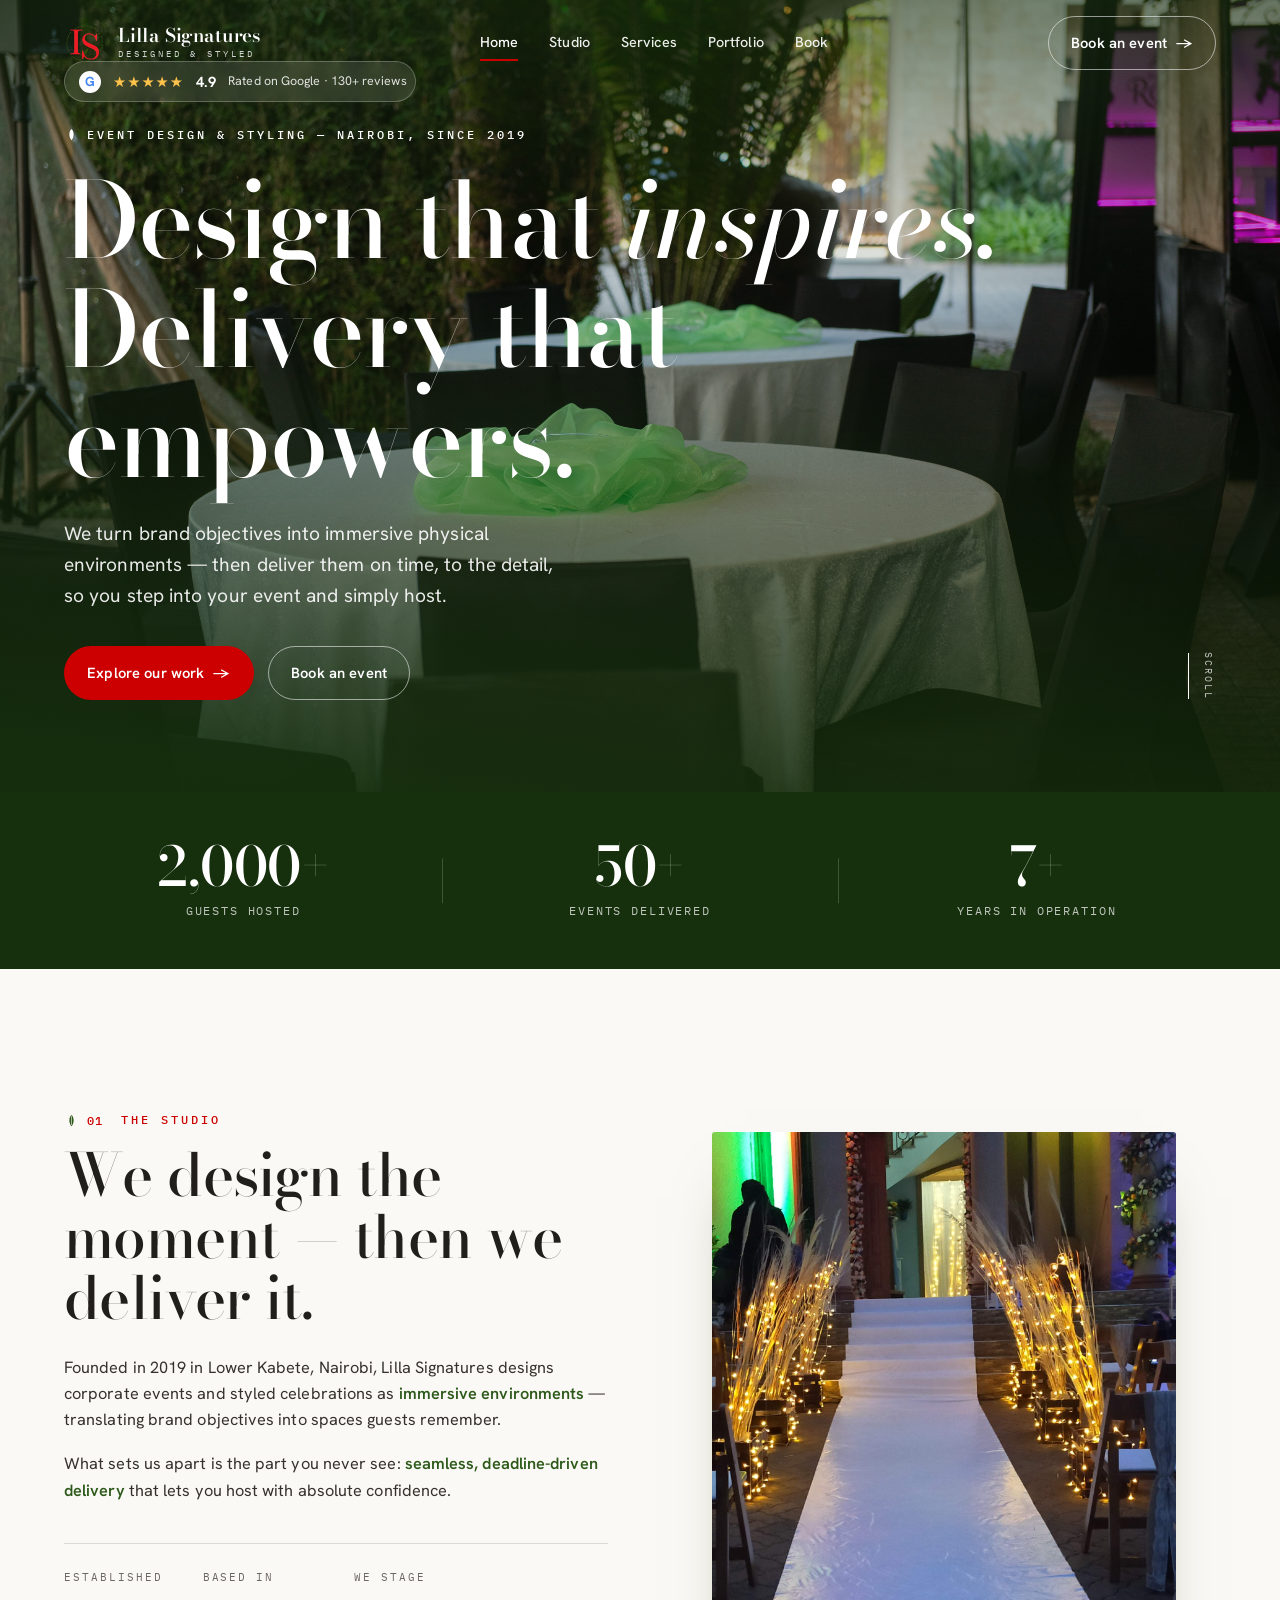
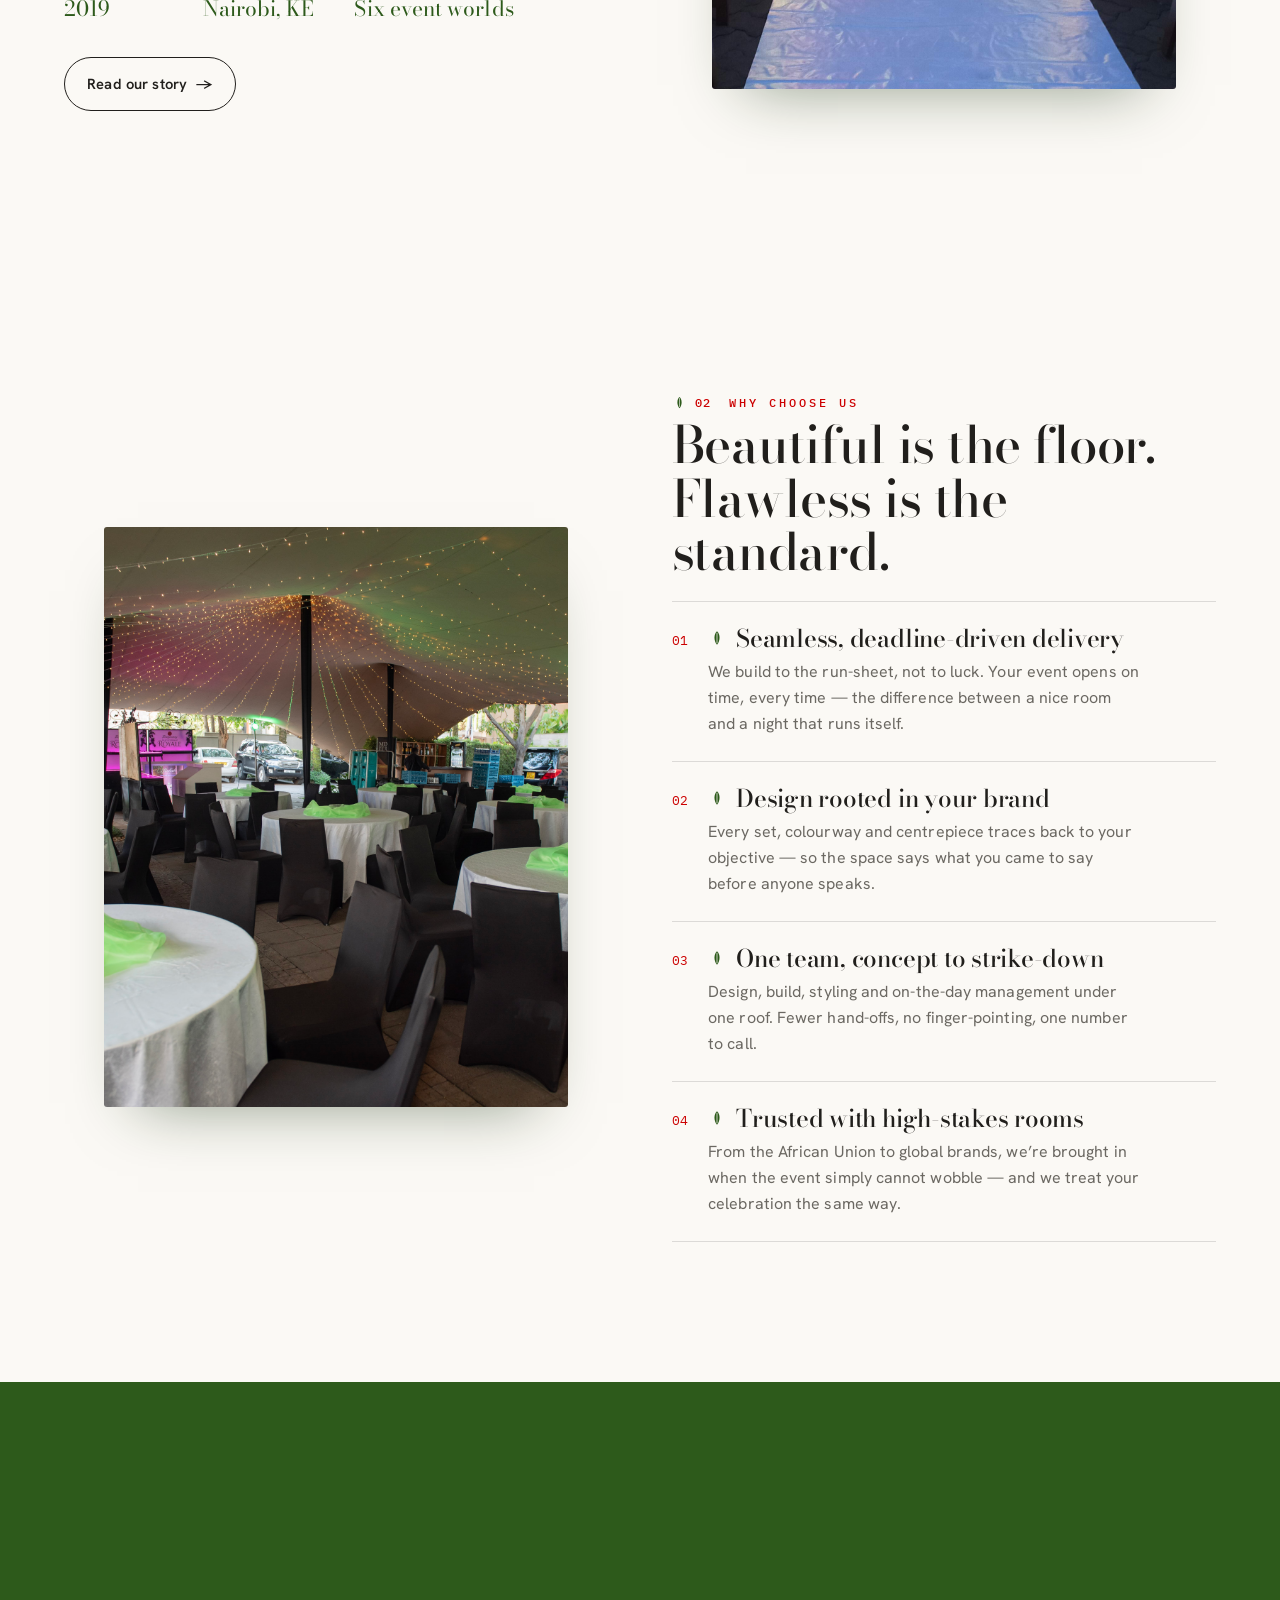
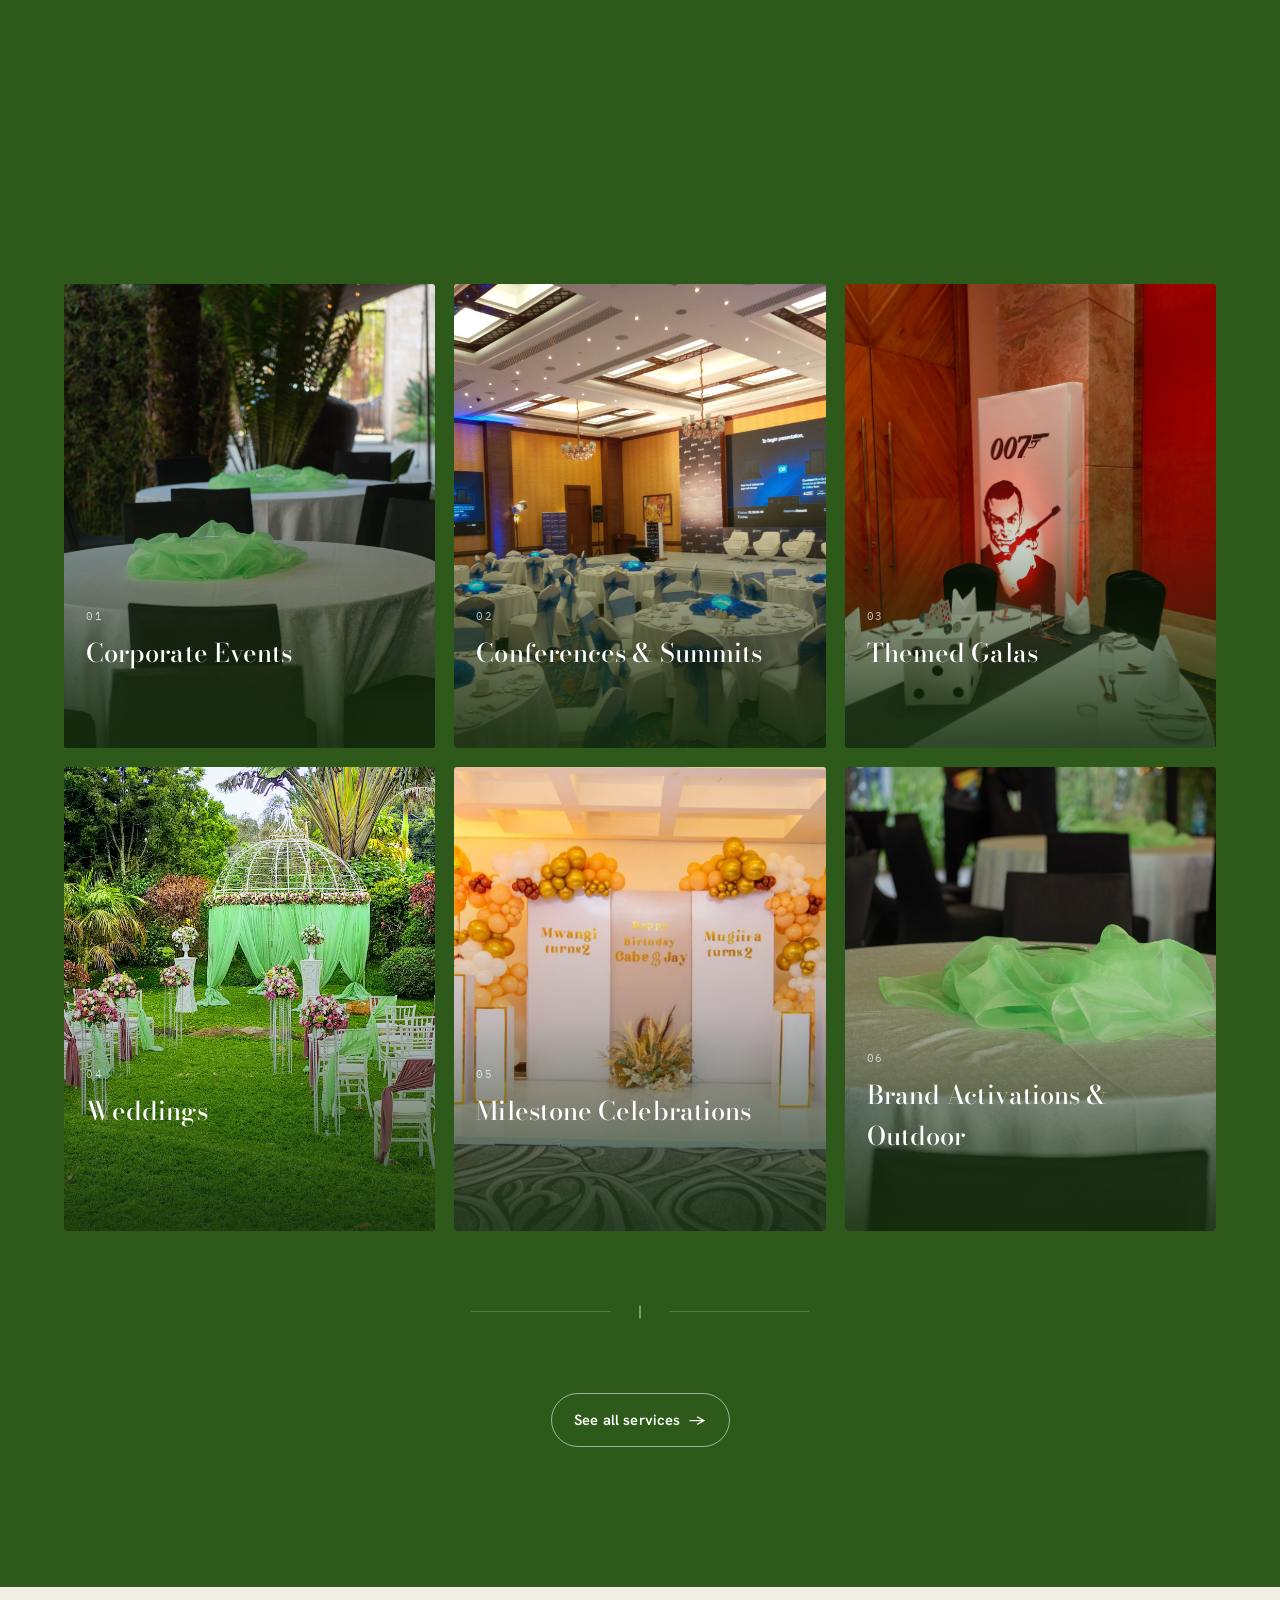
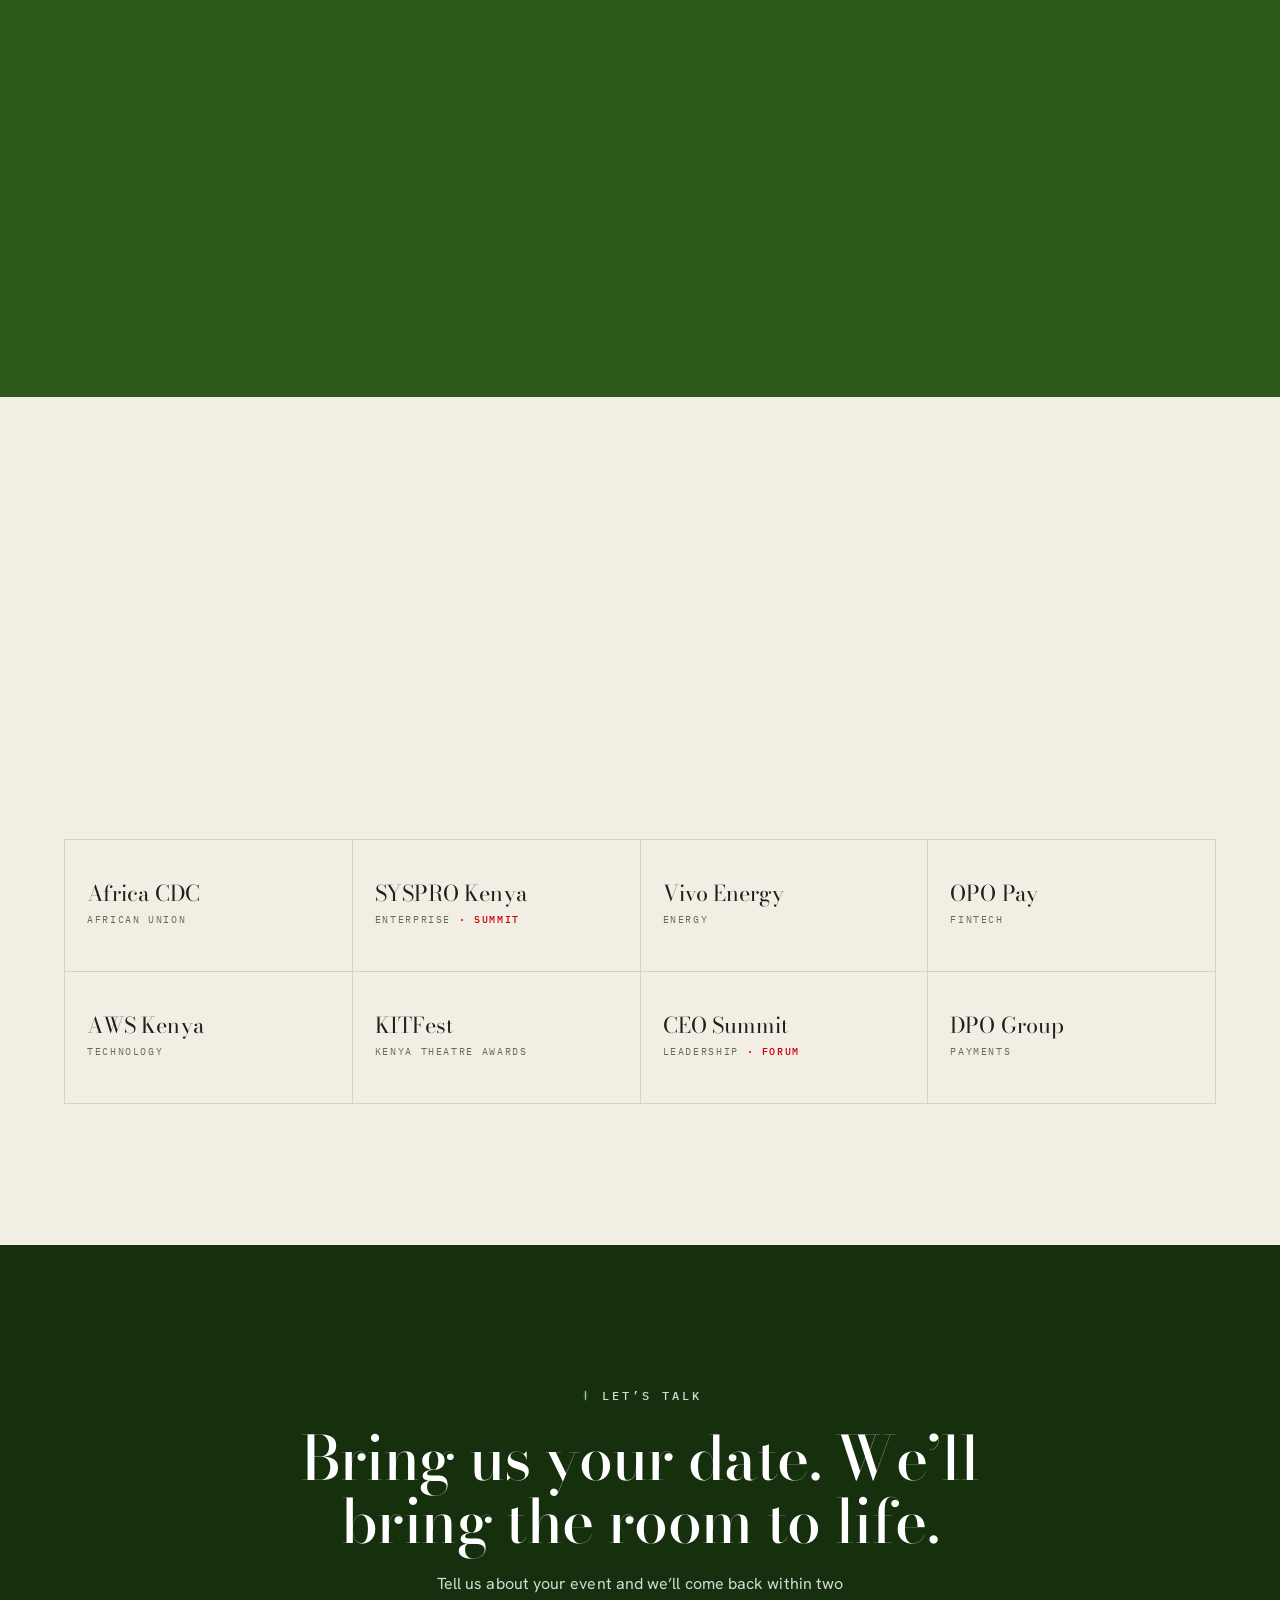
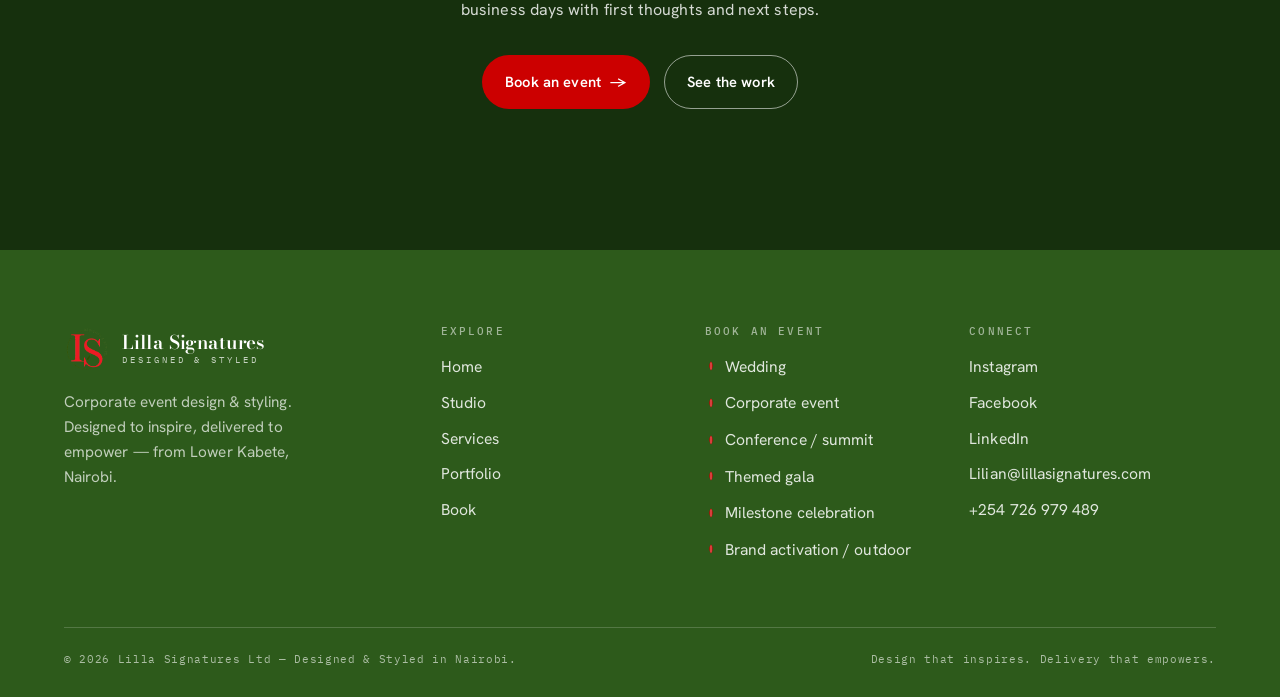
==== commit f299c8c5: "initial commit" ====
--- a/index.html
+++ b/index.html
@@ -64,6 +64,24 @@
       </div>
     </div>
     <div class="hero-scroll" aria-hidden="true">Scroll <span class="bar"></span></div>
+  </section>
+
+  <!-- ============ STATS BAND ============ -->
+  <section class="stats-band" aria-label="By the numbers">
+    <div class="wrap stats-grid">
+      <div class="stat">
+        <span class="stat-num">2,000<span class="plus">+</span></span>
+        <span class="stat-label">Guests hosted</span>
+      </div>
+      <div class="stat">
+        <span class="stat-num">50<span class="plus">+</span></span>
+        <span class="stat-label">Events delivered</span>
+      </div>
+      <div class="stat">
+        <span class="stat-num">7<span class="plus">+</span></span>
+        <span class="stat-label">Years in operation</span>
+      </div>
+    </div>
   </section>
 
   <!-- ============ STUDIO INTRO ============ -->
@@ -286,7 +304,10 @@
   <div class="wrap">
     <div class="footer-top">
       <div class="footer-brand">
-        <img src="assets/img/logo-full.png" alt="Lilla Signatures logo" style="width:150px" />
+        <a class="brand" href="index.html" aria-label="Lilla Signatures — home">
+          <img src="assets/img/logo-mark.png" alt="Lilla Signatures monogram" />
+          <span class="wordmark"><b>Lilla Signatures</b><span>Designed &amp; Styled</span></span>
+        </a>
         <p>Corporate event design &amp; styling. Designed to inspire, delivered to empower — from Lower Kabete, Nairobi.</p>
       </div>
       <div class="foot-col">
--- a/assets/css/styles.css
+++ b/assets/css/styles.css
@@ -210,7 +210,7 @@
 /* ============================================================
    HERO
    ============================================================ */
-.hero { position: relative; min-height: 100svh; display: flex; align-items: flex-end; color: #fff; isolation: isolate; }
+.hero { position: relative; min-height: 88svh; display: flex; align-items: flex-end; color: #fff; isolation: isolate; }
 .hero-media { position: absolute; inset: 0; z-index: -2; }
 .hero-media img { width: 100%; height: 100%; object-fit: cover; }
 .hero::before {
@@ -245,6 +245,44 @@
 .hero-scroll .bar::after { content:""; position:absolute; inset:0; background:#fff; animation: scrollbar 2.4s var(--ease) infinite; }
 @keyframes scrollbar { 0%{transform:translateY(-100%)} 60%,100%{transform:translateY(100%)} }
 @media (max-width: 760px){ .hero-scroll { display: none; } }
+
+/* hero — phone tuning: smaller headline, breathing room above the fixed nav,
+   full-width stacked CTAs for comfortable tap targets */
+@media (max-width: 600px){
+  /* cap the hero so it fits the screen comfortably instead of forcing a
+     full 100svh of mostly-empty image */
+  .hero { min-height: 80svh; }
+  .hero-inner { padding-bottom: clamp(32px, 8vw, 48px); }
+  /* hide the Google rating badge on phones — it sits at the top of the
+     bottom-aligned stack and gets clipped by the fixed nav */
+  .hero-rating { display: none; }
+  /* keep the eyebrow tagline on a single line on phones */
+  .hero .eyebrow { font-size: clamp(.5rem, 2.5vw, .66rem); letter-spacing: .12em; white-space: nowrap; }
+  .hero .eyebrow .leaf { width: 13px; height: 13px; }
+  .hero h1 { font-size: clamp(2rem, 9vw, 2.9rem); margin-top: .8rem; max-width: 20ch; }
+  .hero p.hero-sub { margin-top: 1.1rem; font-size: 1.02rem; max-width: 40ch; }
+  .hero-cta { margin-top: 1.7rem; gap: 10px; width: 100%; }
+  .hero-cta .btn { flex: 1 1 100%; justify-content: center; }
+}
+
+/* ---- Stats band (home, directly below hero) ---- */
+.stats-band { background: var(--green-900); color: #fff; padding-block: clamp(30px, 4vw, 48px); }
+.stats-grid { display: grid; grid-template-columns: repeat(3, 1fr); gap: clamp(16px, 3vw, 48px); align-items: center; }
+.stats-grid .stat { position: relative; display: flex; flex-direction: column; gap: 8px; text-align: center; }
+.stats-grid .stat + .stat::before {
+  content: ""; position: absolute; left: calc(clamp(16px, 3vw, 48px) / -2);
+  top: 50%; transform: translateY(-50%); width: 1px; height: 56%;
+  background: var(--line-on-green);
+}
+.stat-num { font-family: var(--serif); font-weight: 500; font-size: clamp(2.2rem, 5vw, 3.4rem); line-height: 1; letter-spacing: -.01em; }
+.stat-num .plus { color: #fff; }
+.stat-label { font-family: var(--mono); font-size: clamp(.6rem, 1.1vw, .72rem); letter-spacing: .16em; text-transform: uppercase; color: rgba(255,255,255,.72); }
+@media (max-width: 600px){
+  .stats-band { padding-block: 26px; }
+  .stats-grid { gap: 10px; }
+  .stat-num { font-size: clamp(1.6rem, 7vw, 2.2rem); }
+  .stat-label { font-size: .56rem; letter-spacing: .08em; }
+}
 
 /* ============================================================
    STUDIO / ABOUT
@@ -461,7 +499,10 @@
    ============================================================ */
 .footer { background: var(--green); color: rgba(255,255,255,.85); padding-block: clamp(48px,6vw,80px) 28px; }
 .footer-top { display: grid; grid-template-columns: 1.3fr 1fr 1fr; gap: 40px; }
-.footer-brand img { width: 96px; background: var(--paper); border-radius: 4px; padding: 10px; }
+/* footer brand — mirror the nav logo lockup on the green footer */
+.footer-brand .brand img { width: 46px; height: 46px; object-fit: contain; background: none; border-radius: 0; padding: 0; }
+.footer-brand .brand .wordmark b { color: #fff; }
+.footer-brand .brand .wordmark span { color: rgba(255,255,255,.72); }
 .footer-brand p { margin: 18px 0 0; max-width: 30ch; color: rgba(255,255,255,.7); font-size: .96rem; }
 .foot-col h4 { font-family: var(--mono); font-weight: 500; font-size: .68rem; letter-spacing: .2em; text-transform: uppercase; color: rgba(255,255,255,.55); margin-bottom: 16px; }
 .foot-col ul { list-style: none; margin: 0; padding: 0; display: flex; flex-direction: column; gap: 10px; }
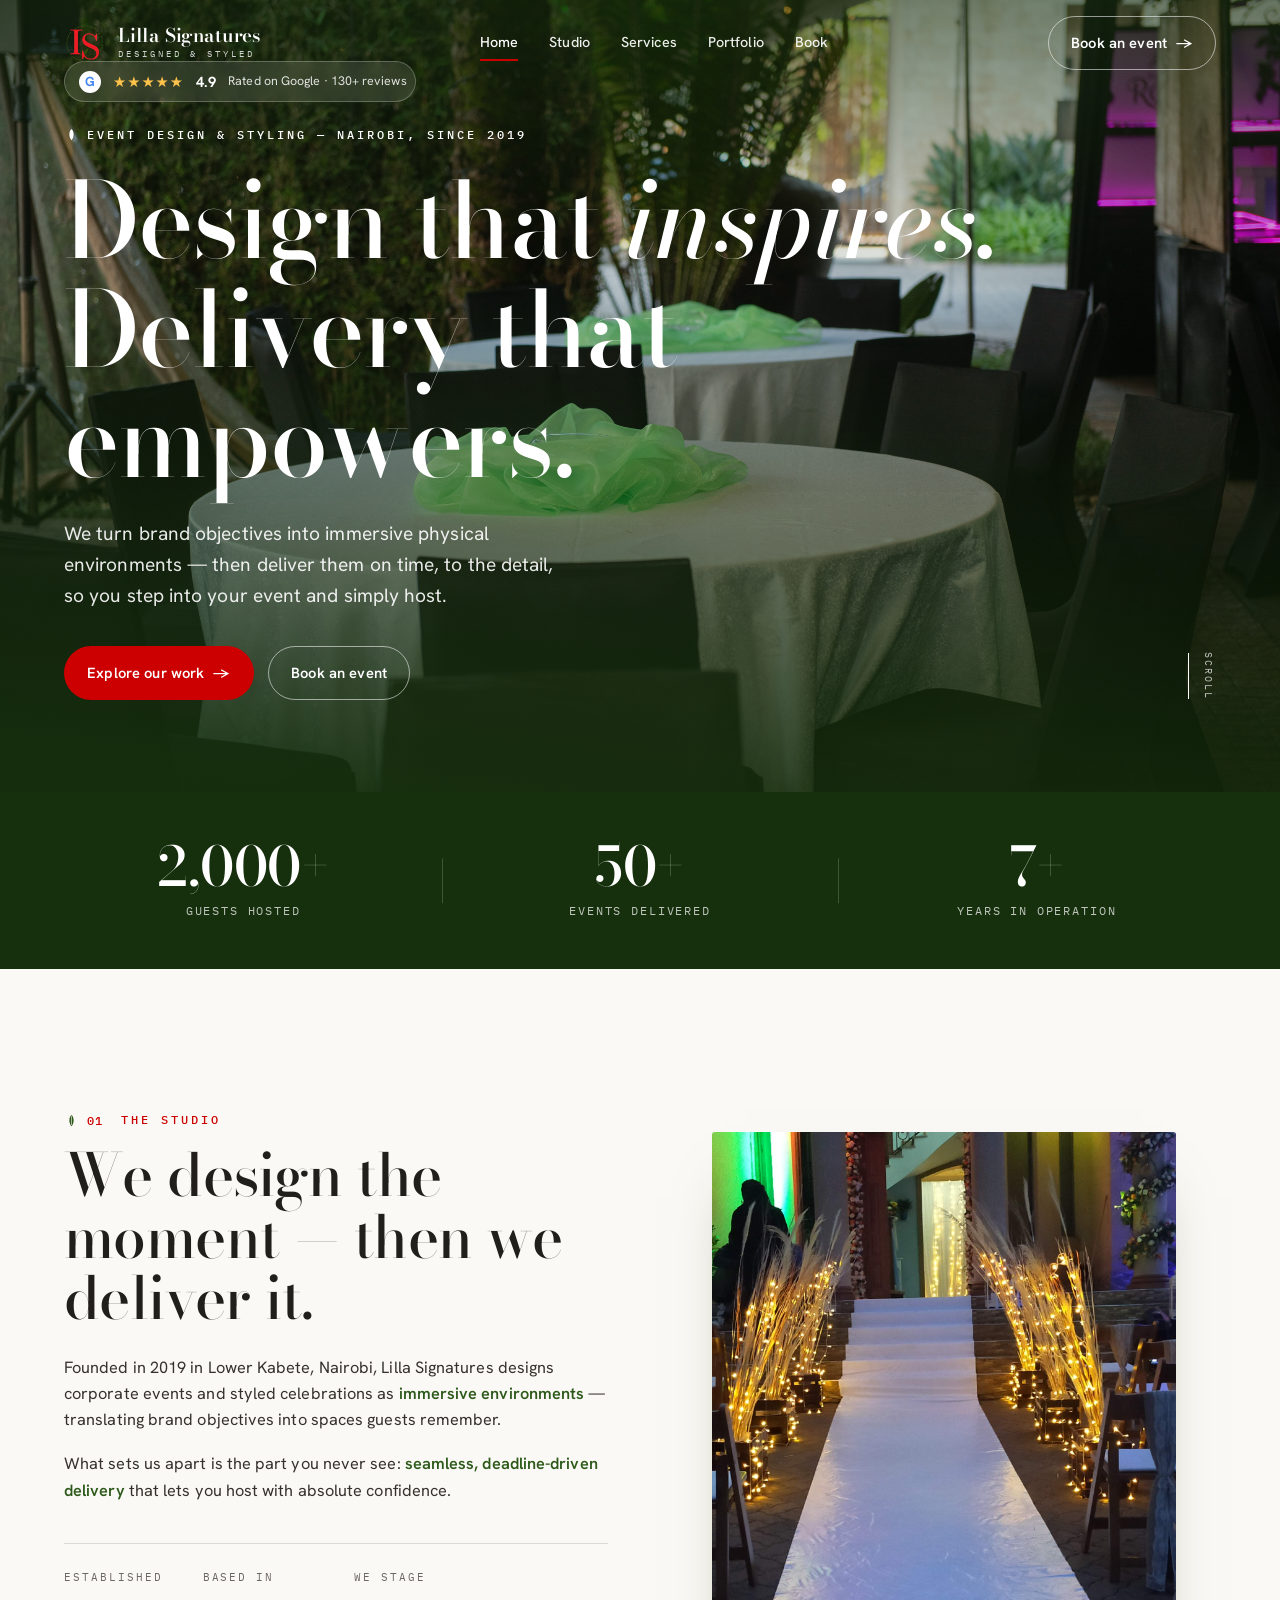
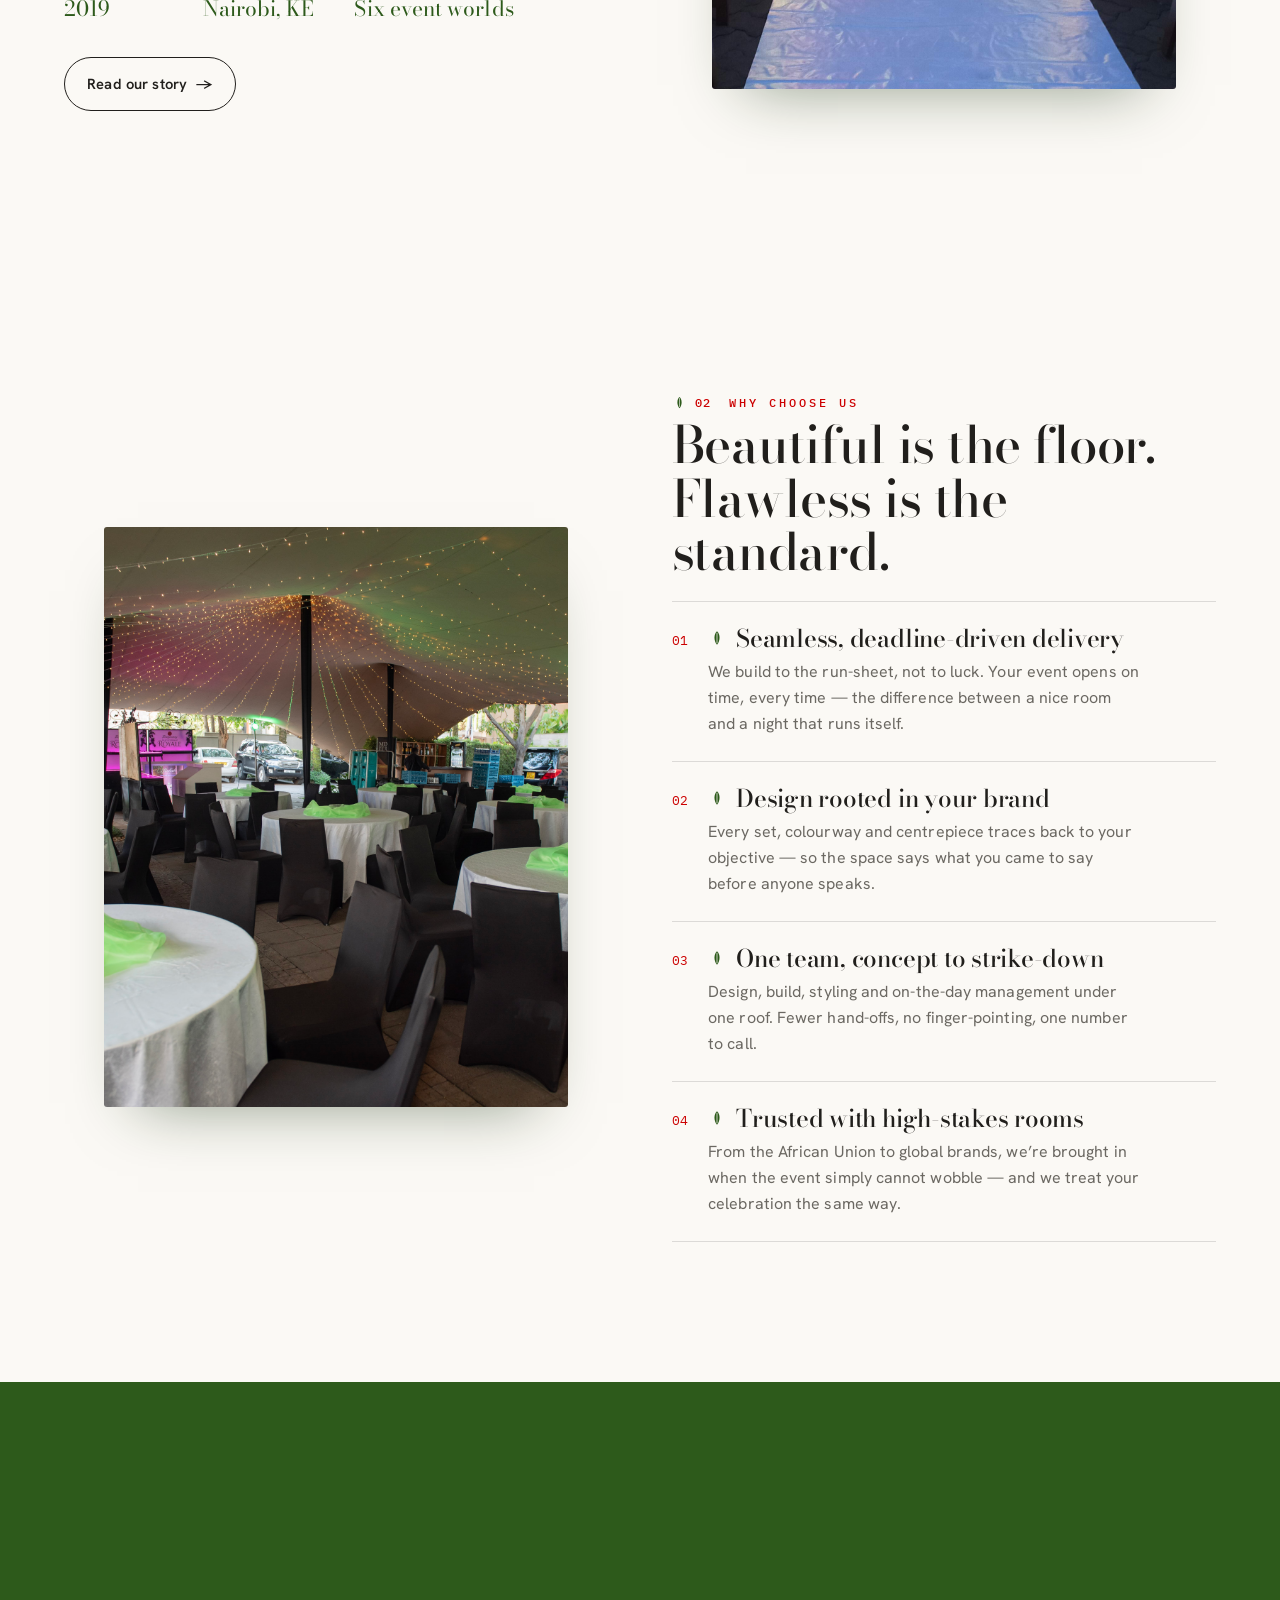
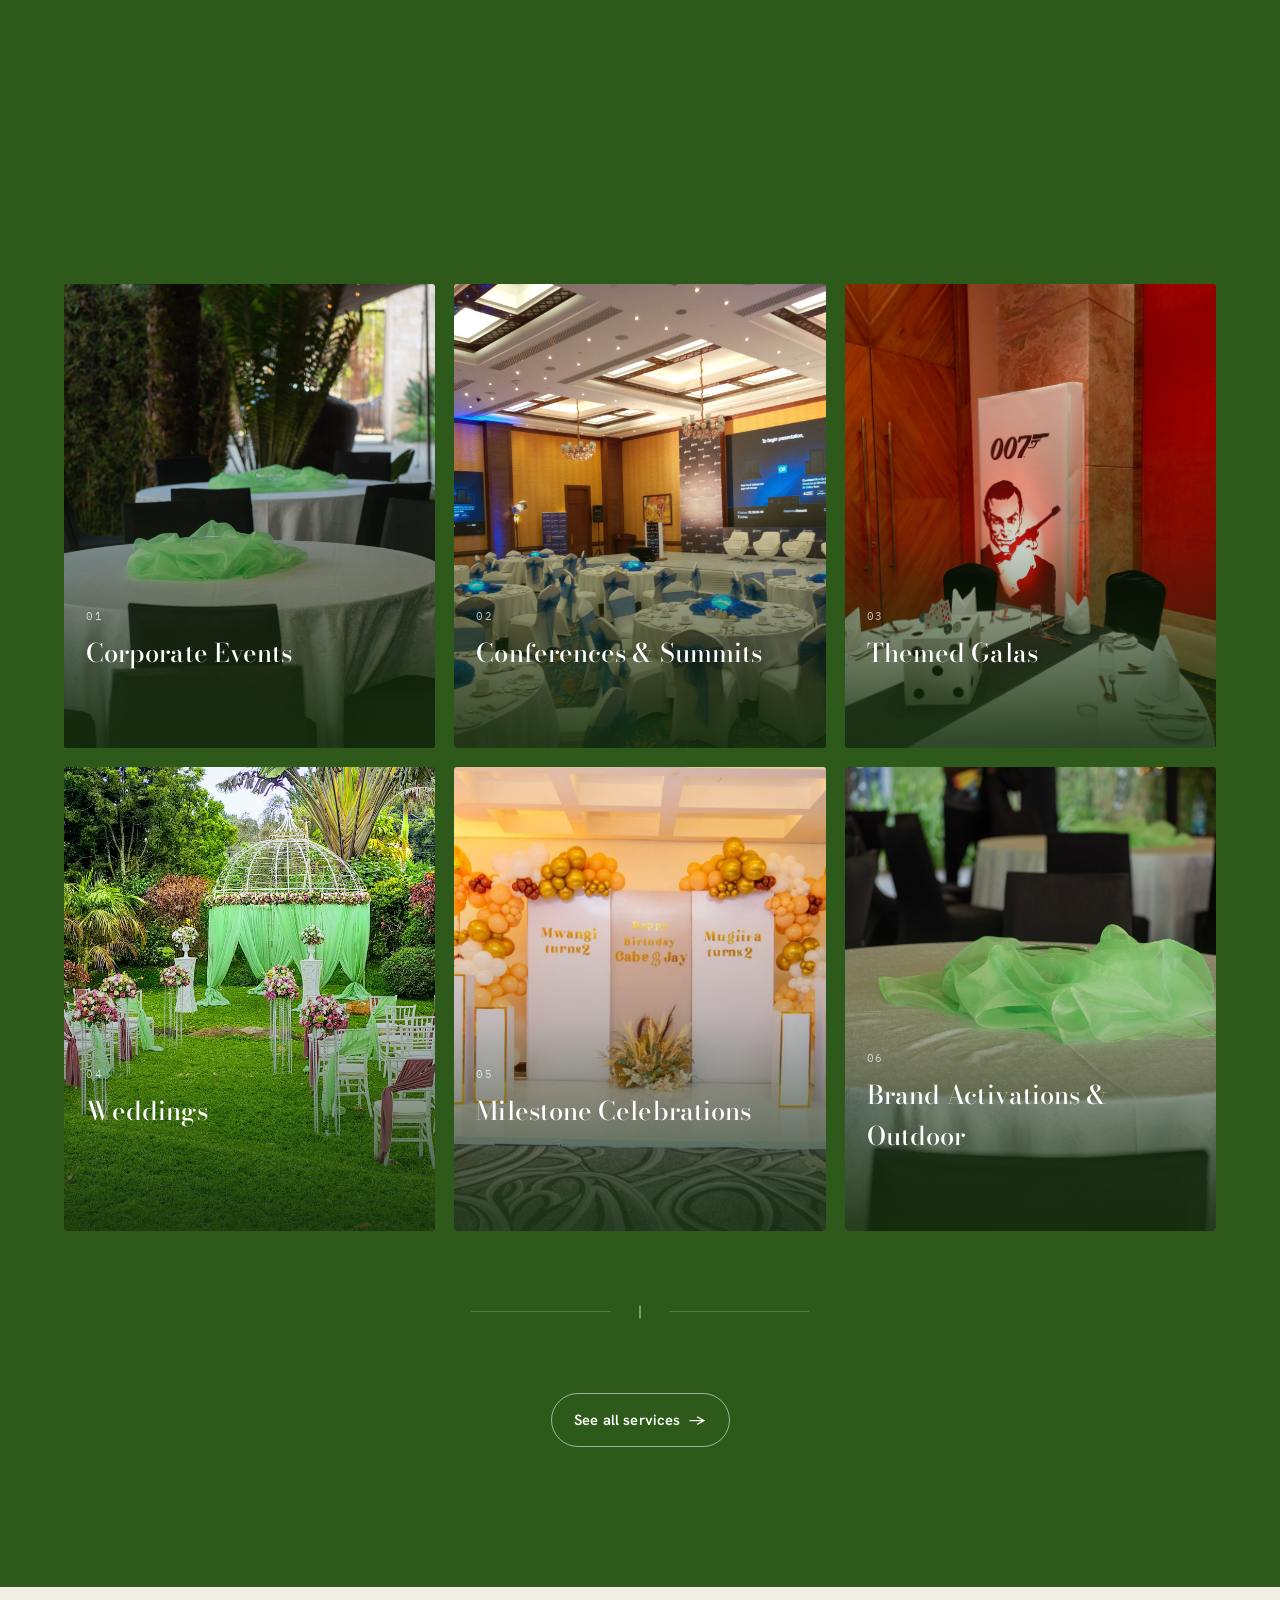
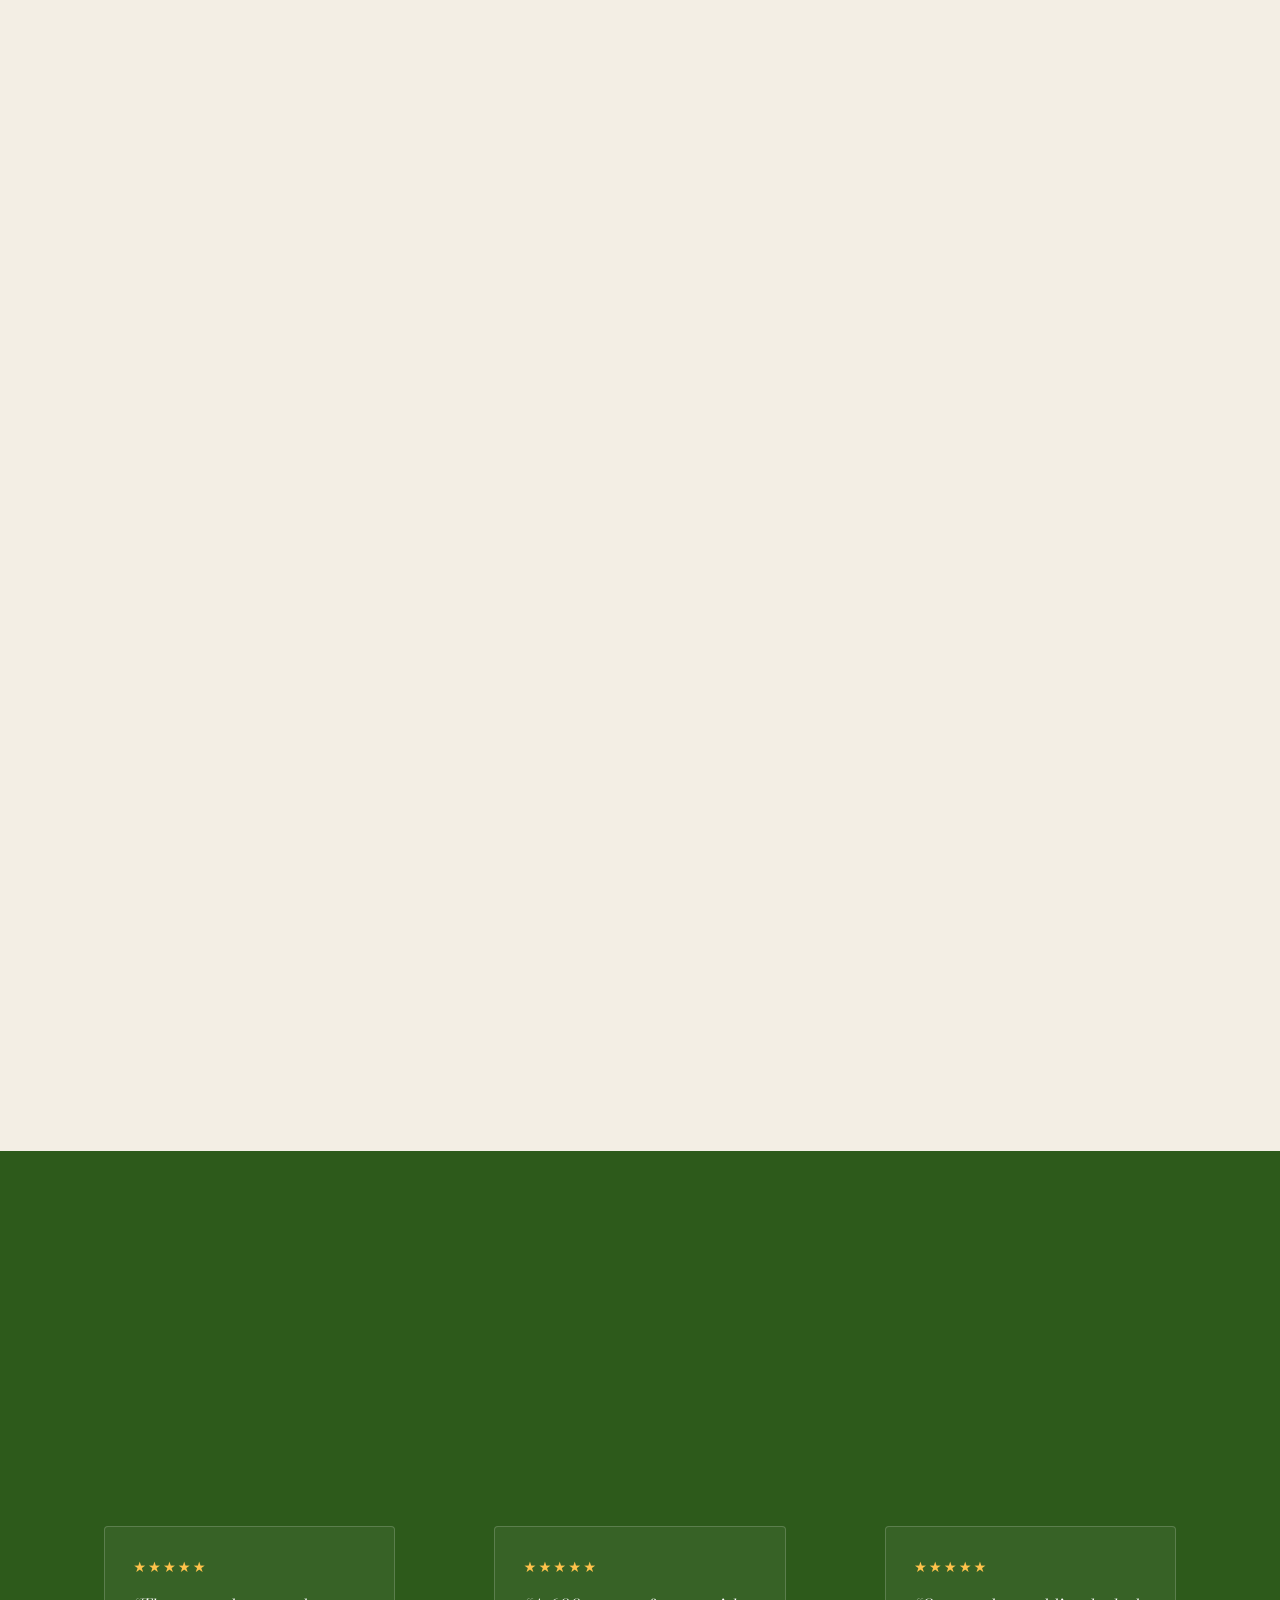
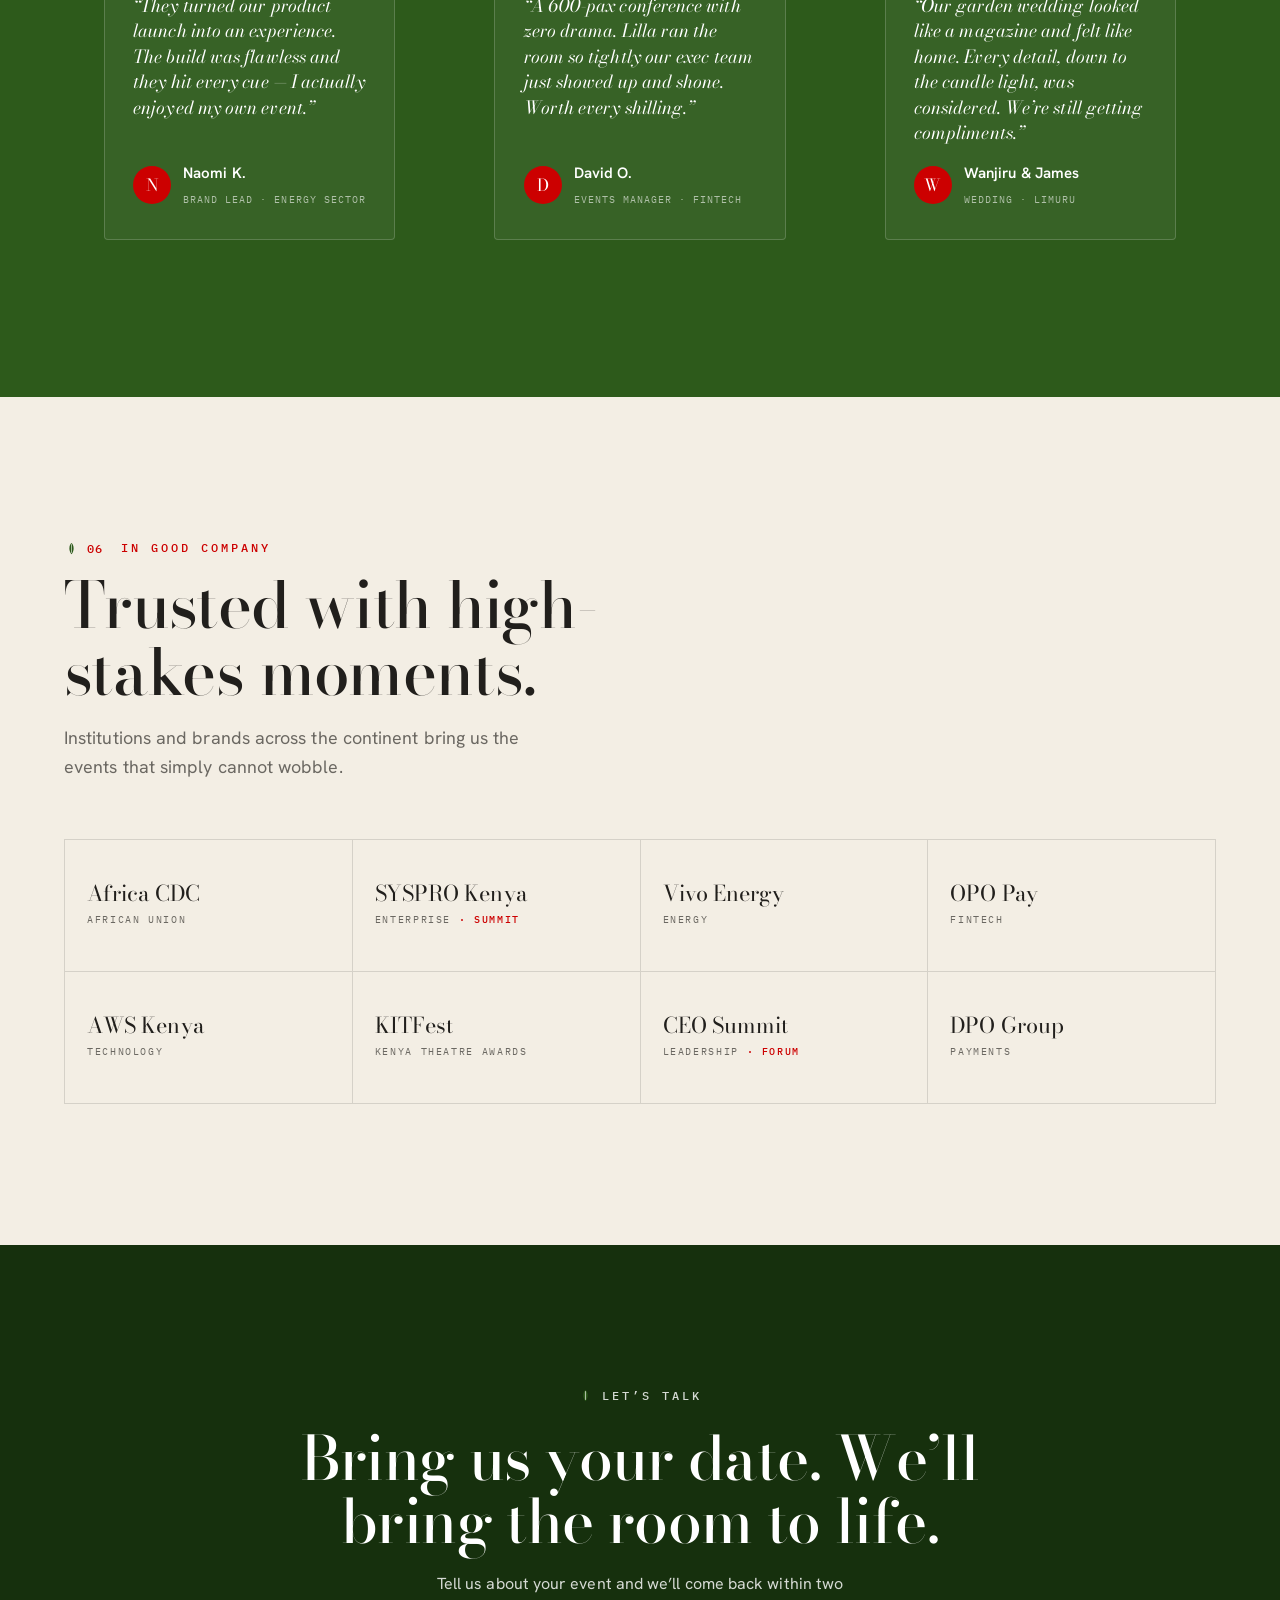
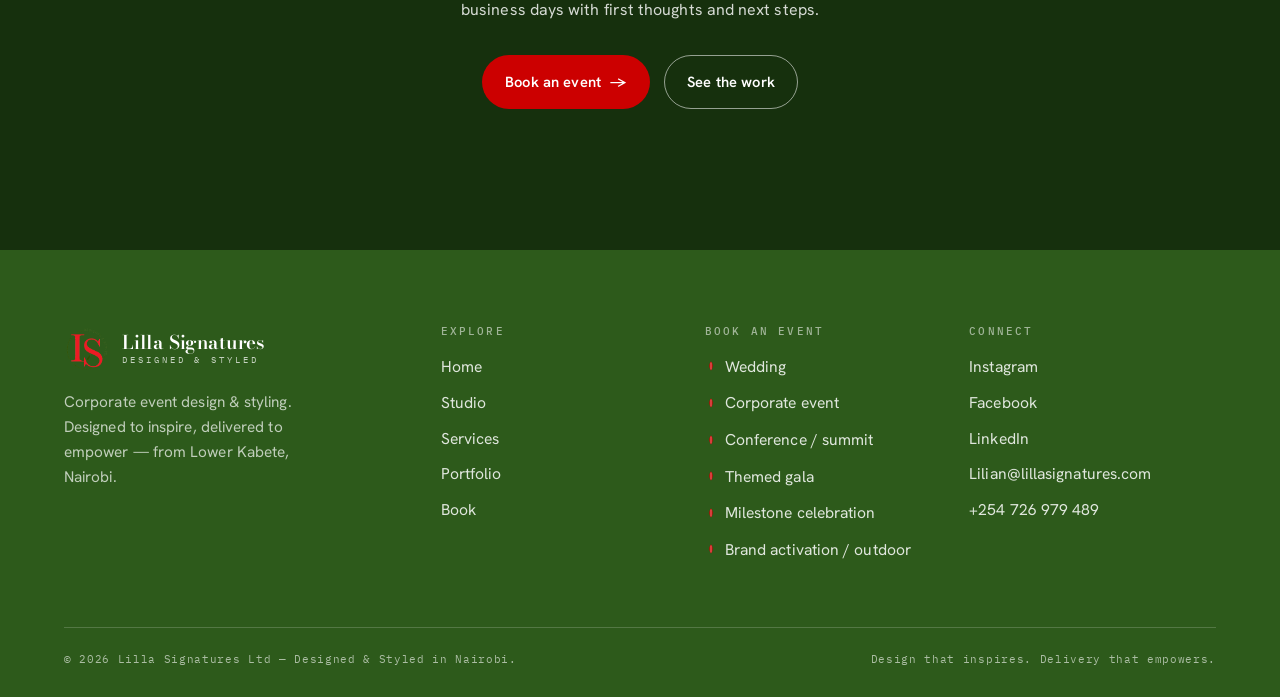
==== commit f27961a8: "Cache-bust CSS/JS assets and add .nojekyll for GitHub Pages Recent style updates weren't appearing i" ====
--- a/index.html
+++ b/index.html
@@ -8,7 +8,7 @@
 <link rel="preconnect" href="https://fonts.googleapis.com" />
 <link rel="preconnect" href="https://fonts.gstatic.com" crossorigin />
 <link href="https://fonts.googleapis.com/css2?family=Bodoni+Moda:ital,opsz,wght@0,6..96,400..700;1,6..96,400..600&family=Hanken+Grotesk:wght@300;400;500;600;700&family=IBM+Plex+Mono:wght@400;500&display=swap" rel="stylesheet" />
-<link rel="stylesheet" href="assets/css/styles.css" />
+<link rel="stylesheet" href="assets/css/styles.css?v=20260616a" />
 </head>
 <body>
 <a class="skip-link" href="#main">Skip to content</a>
@@ -349,6 +349,6 @@
   </div>
 </footer>
 
-<script src="assets/js/main.js"></script>
+<script src="assets/js/main.js?v=20260616a"></script>
 </body>
 </html>
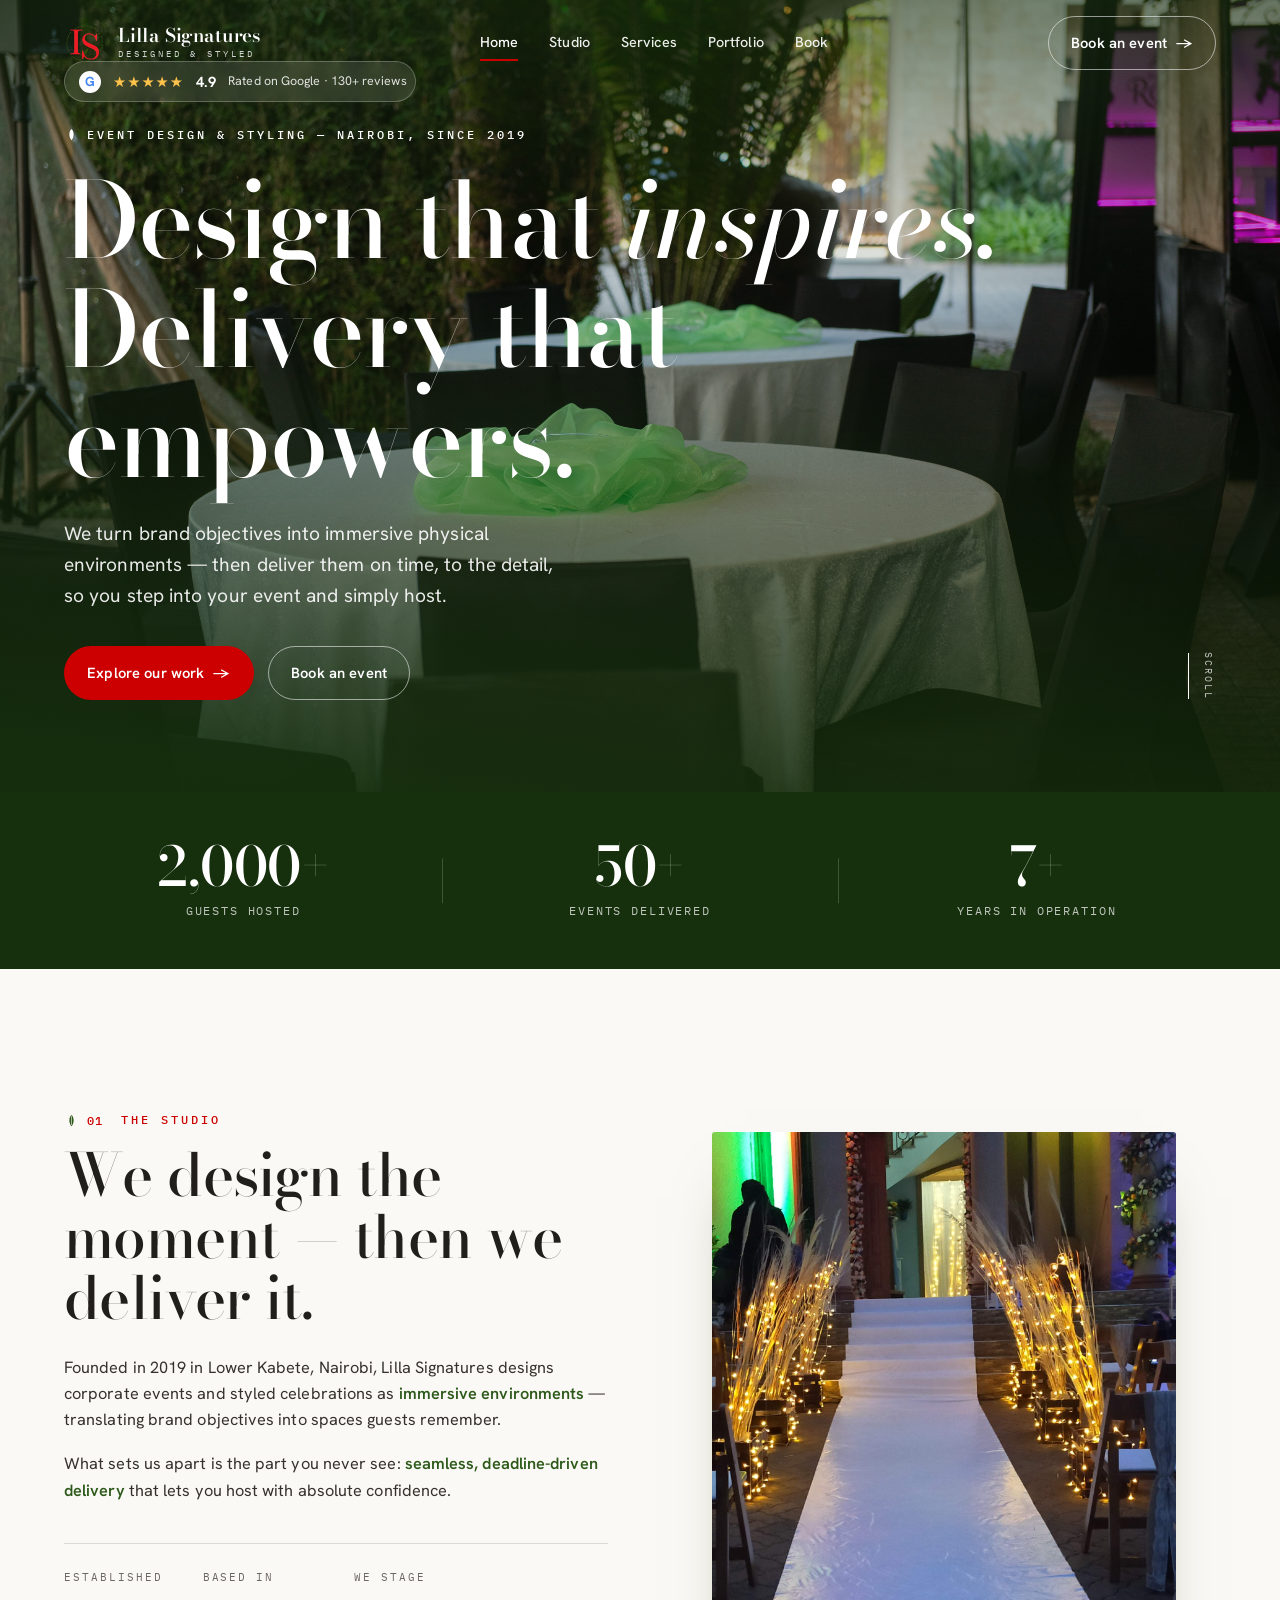
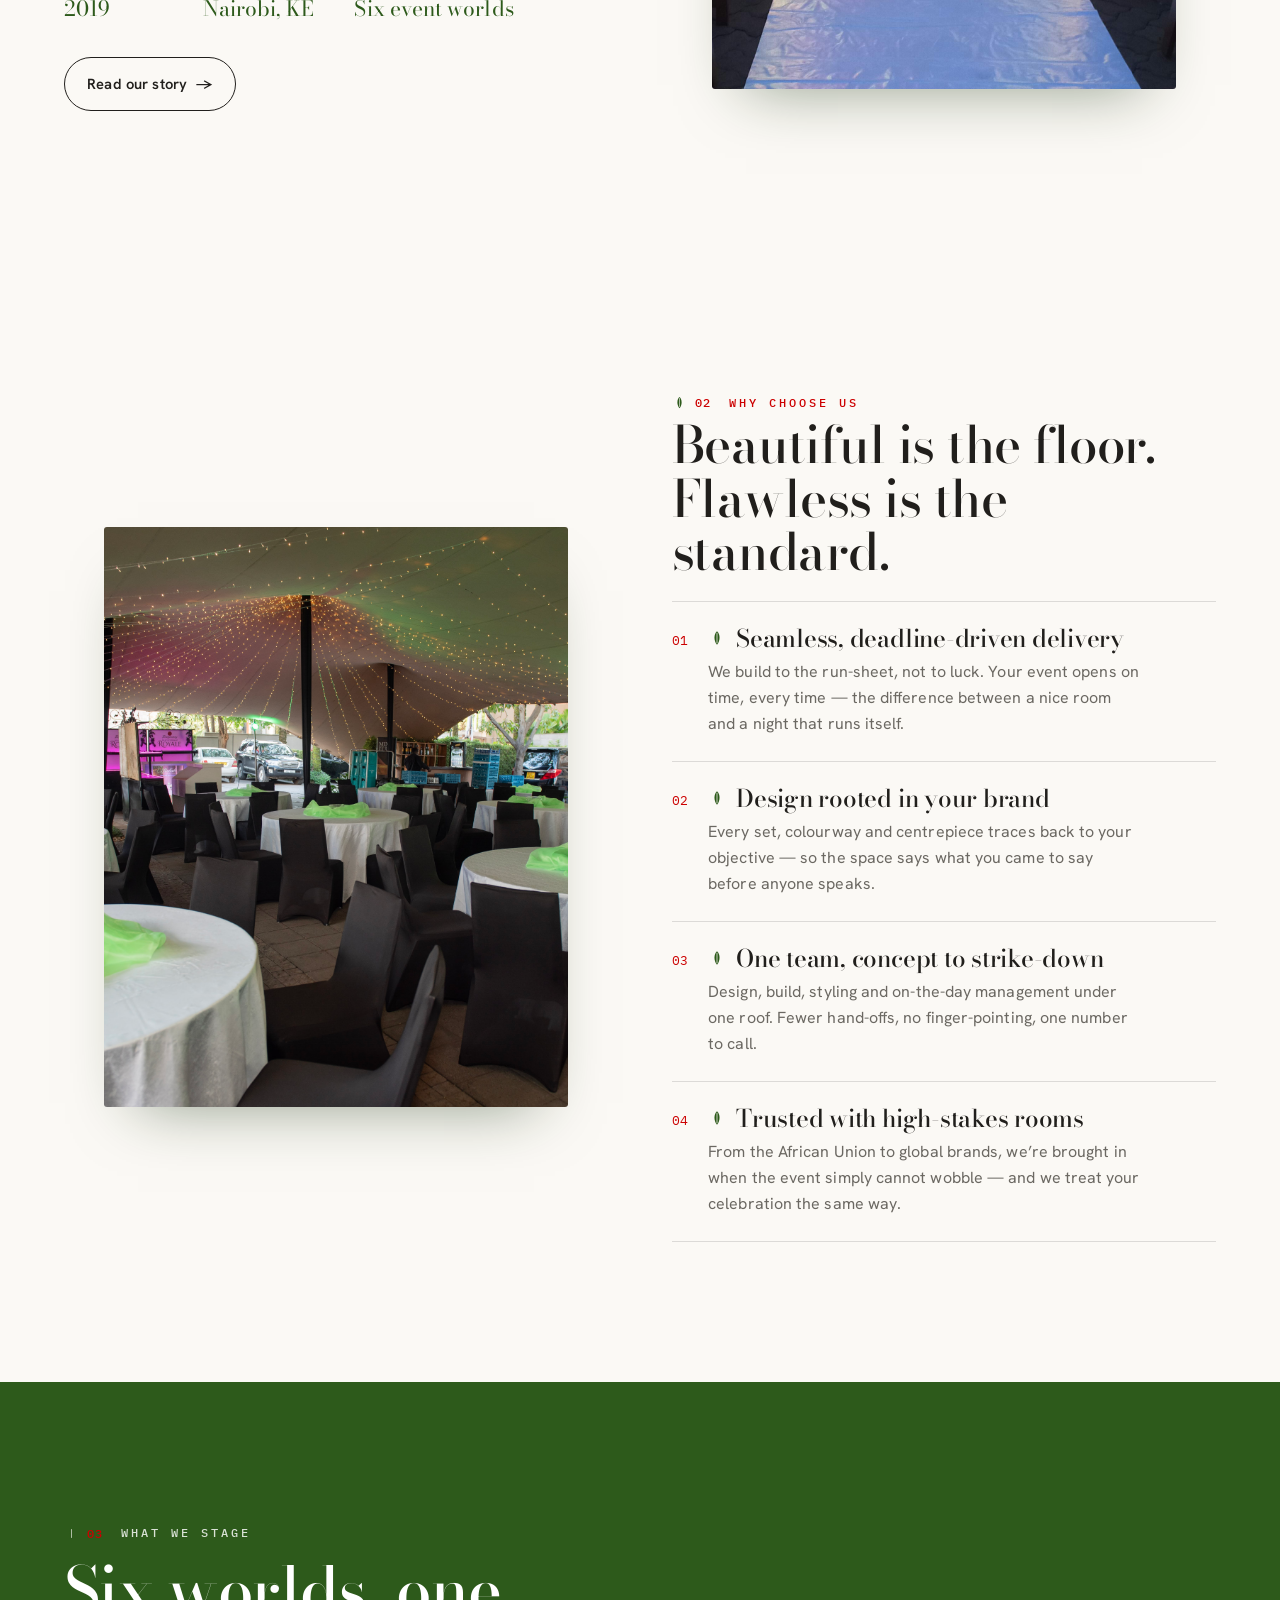
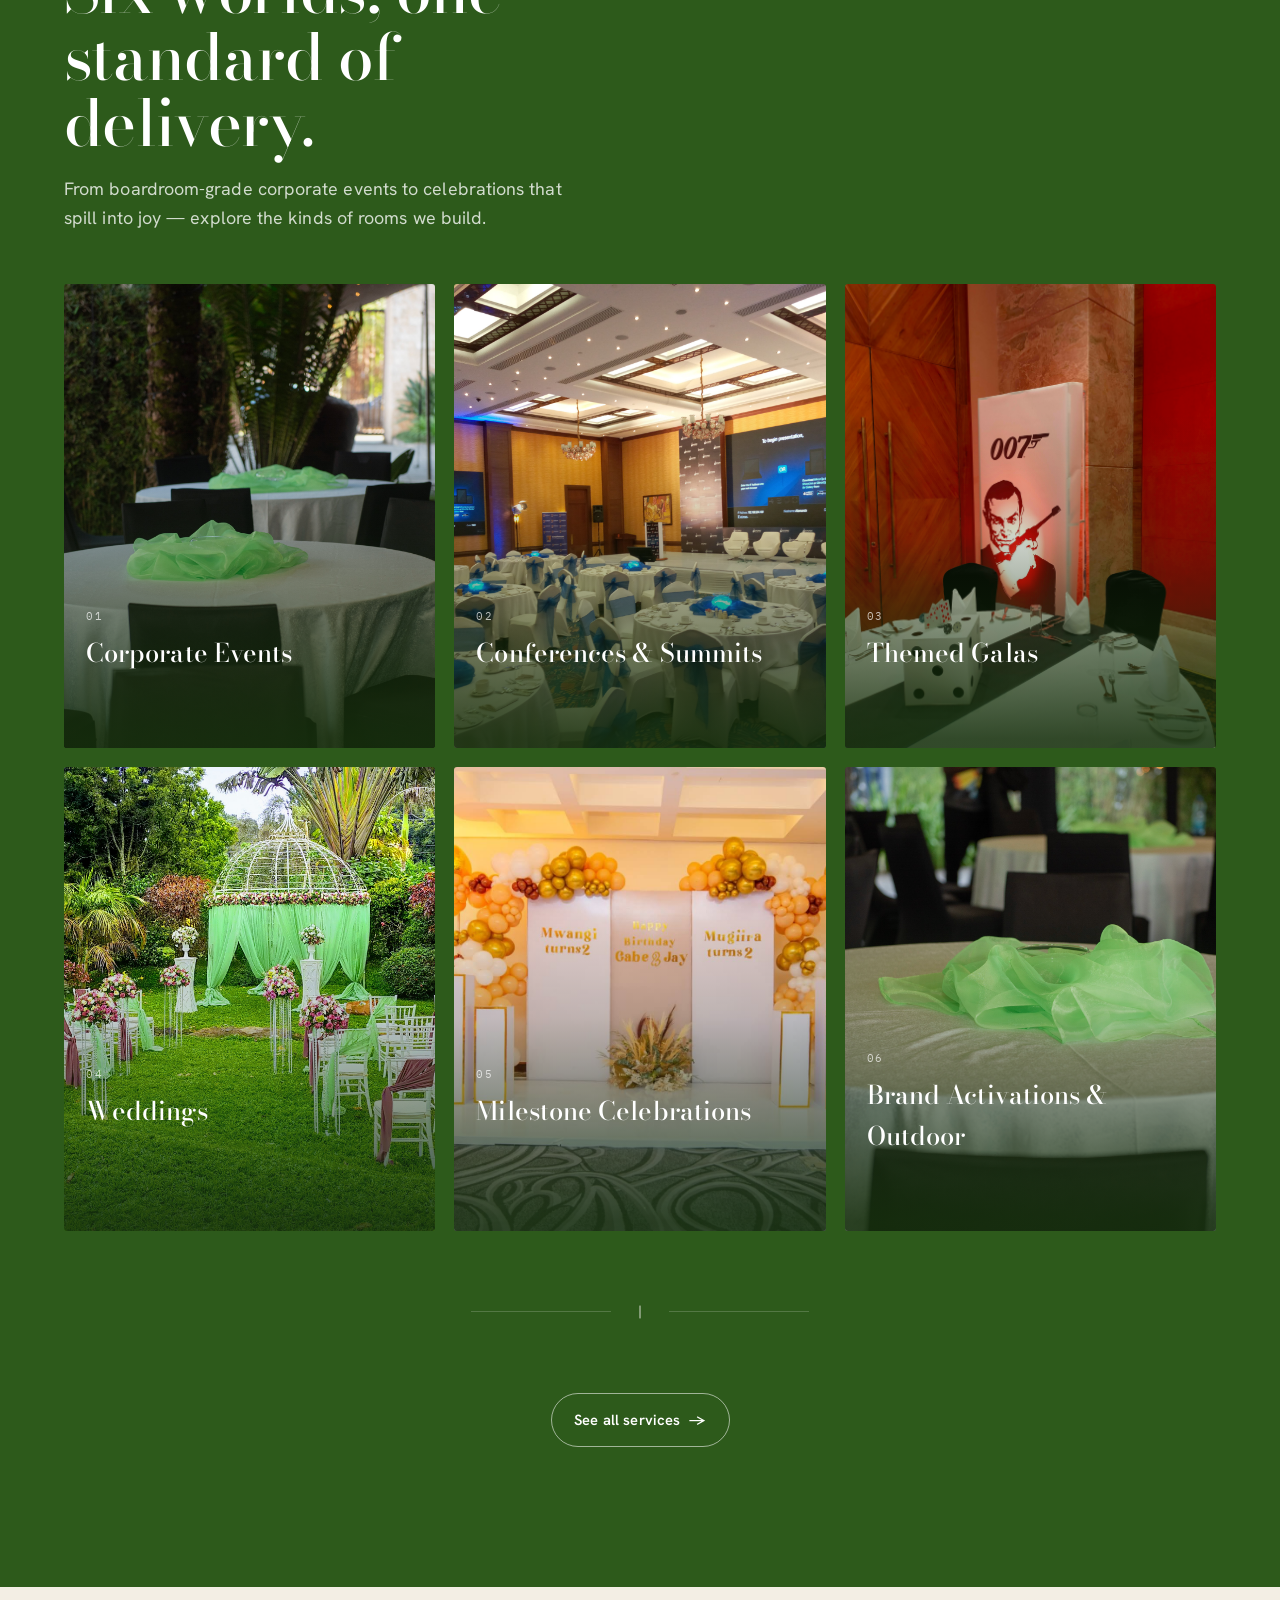
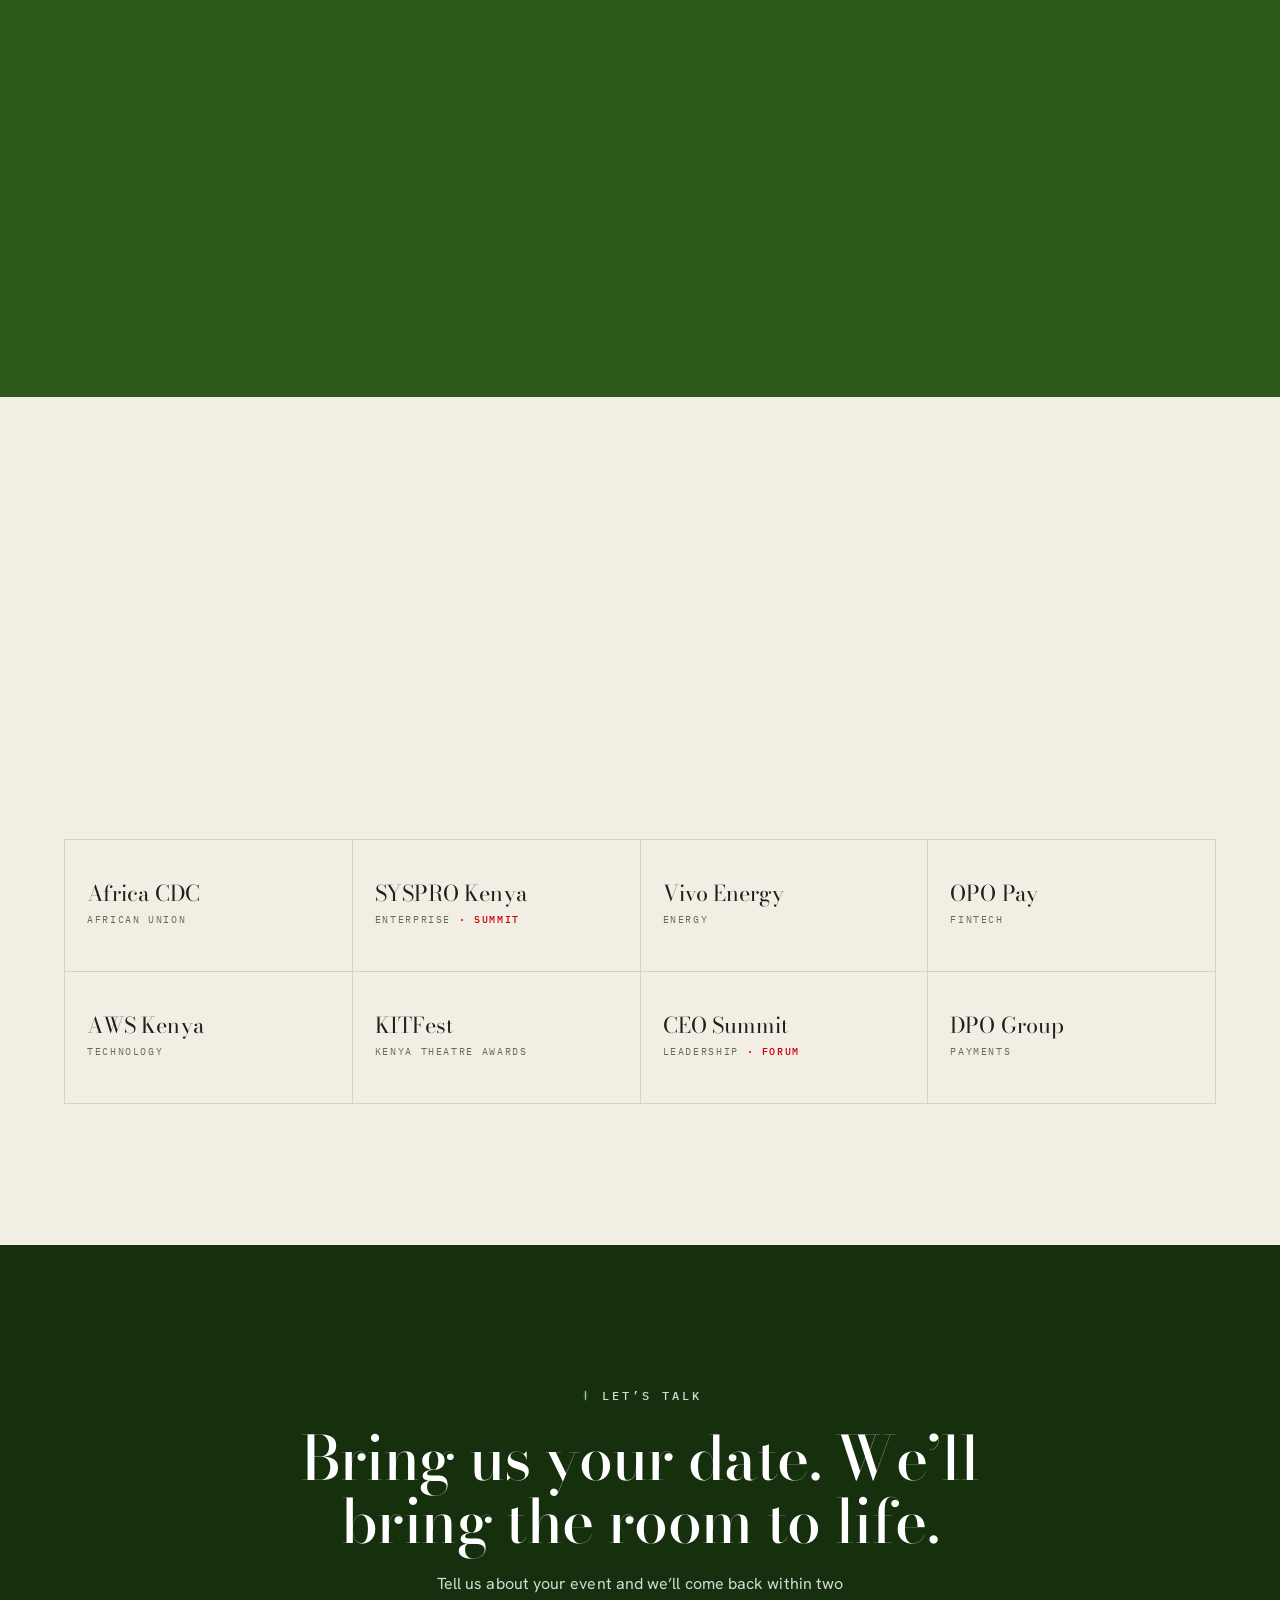
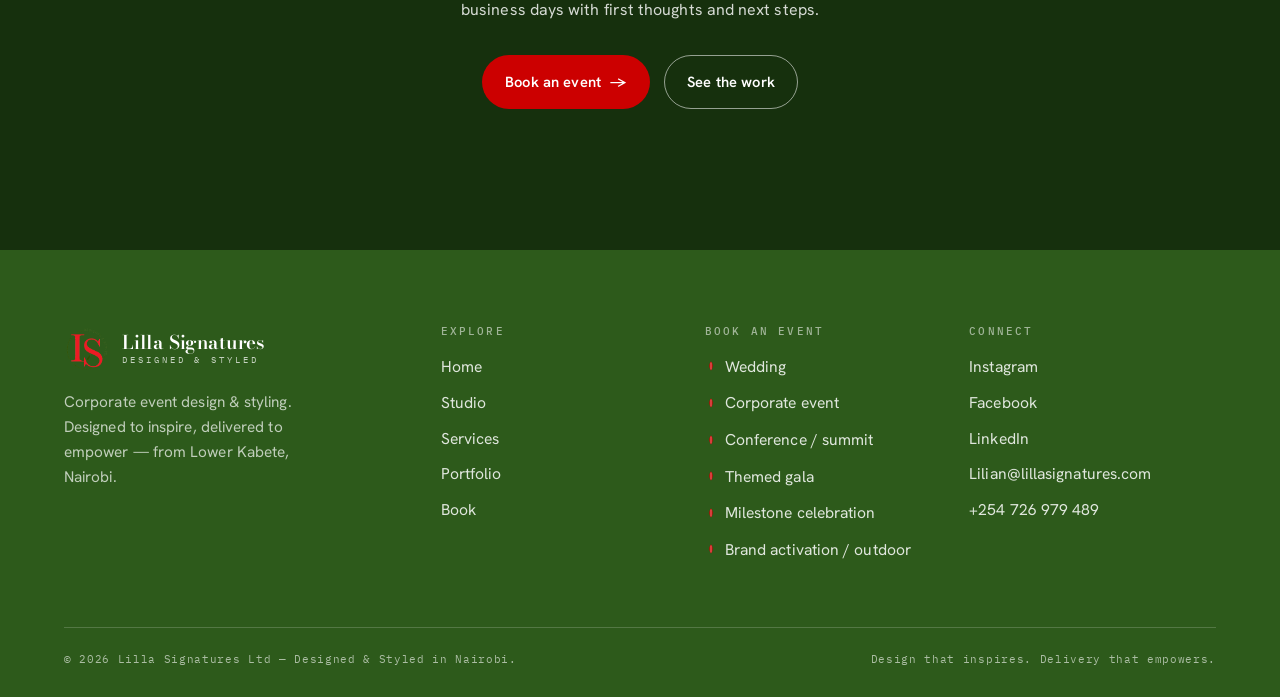
==== commit b126dac7: "Add auto-versioning: stamp asset hashes via GitHub Actions Pages deploy Adds scripts/stamp-version.s" ====
--- a/index.html
+++ b/index.html
@@ -8,7 +8,7 @@
 <link rel="preconnect" href="https://fonts.googleapis.com" />
 <link rel="preconnect" href="https://fonts.gstatic.com" crossorigin />
 <link href="https://fonts.googleapis.com/css2?family=Bodoni+Moda:ital,opsz,wght@0,6..96,400..700;1,6..96,400..600&family=Hanken+Grotesk:wght@300;400;500;600;700&family=IBM+Plex+Mono:wght@400;500&display=swap" rel="stylesheet" />
-<link rel="stylesheet" href="assets/css/styles.css?v=20260616a" />
+<link rel="stylesheet" href="assets/css/styles.css?v=568a259fa4" />
 </head>
 <body>
 <a class="skip-link" href="#main">Skip to content</a>
@@ -349,6 +349,6 @@
   </div>
 </footer>
 
-<script src="assets/js/main.js?v=20260616a"></script>
+<script src="assets/js/main.js?v=9ec1775acf"></script>
 </body>
 </html>
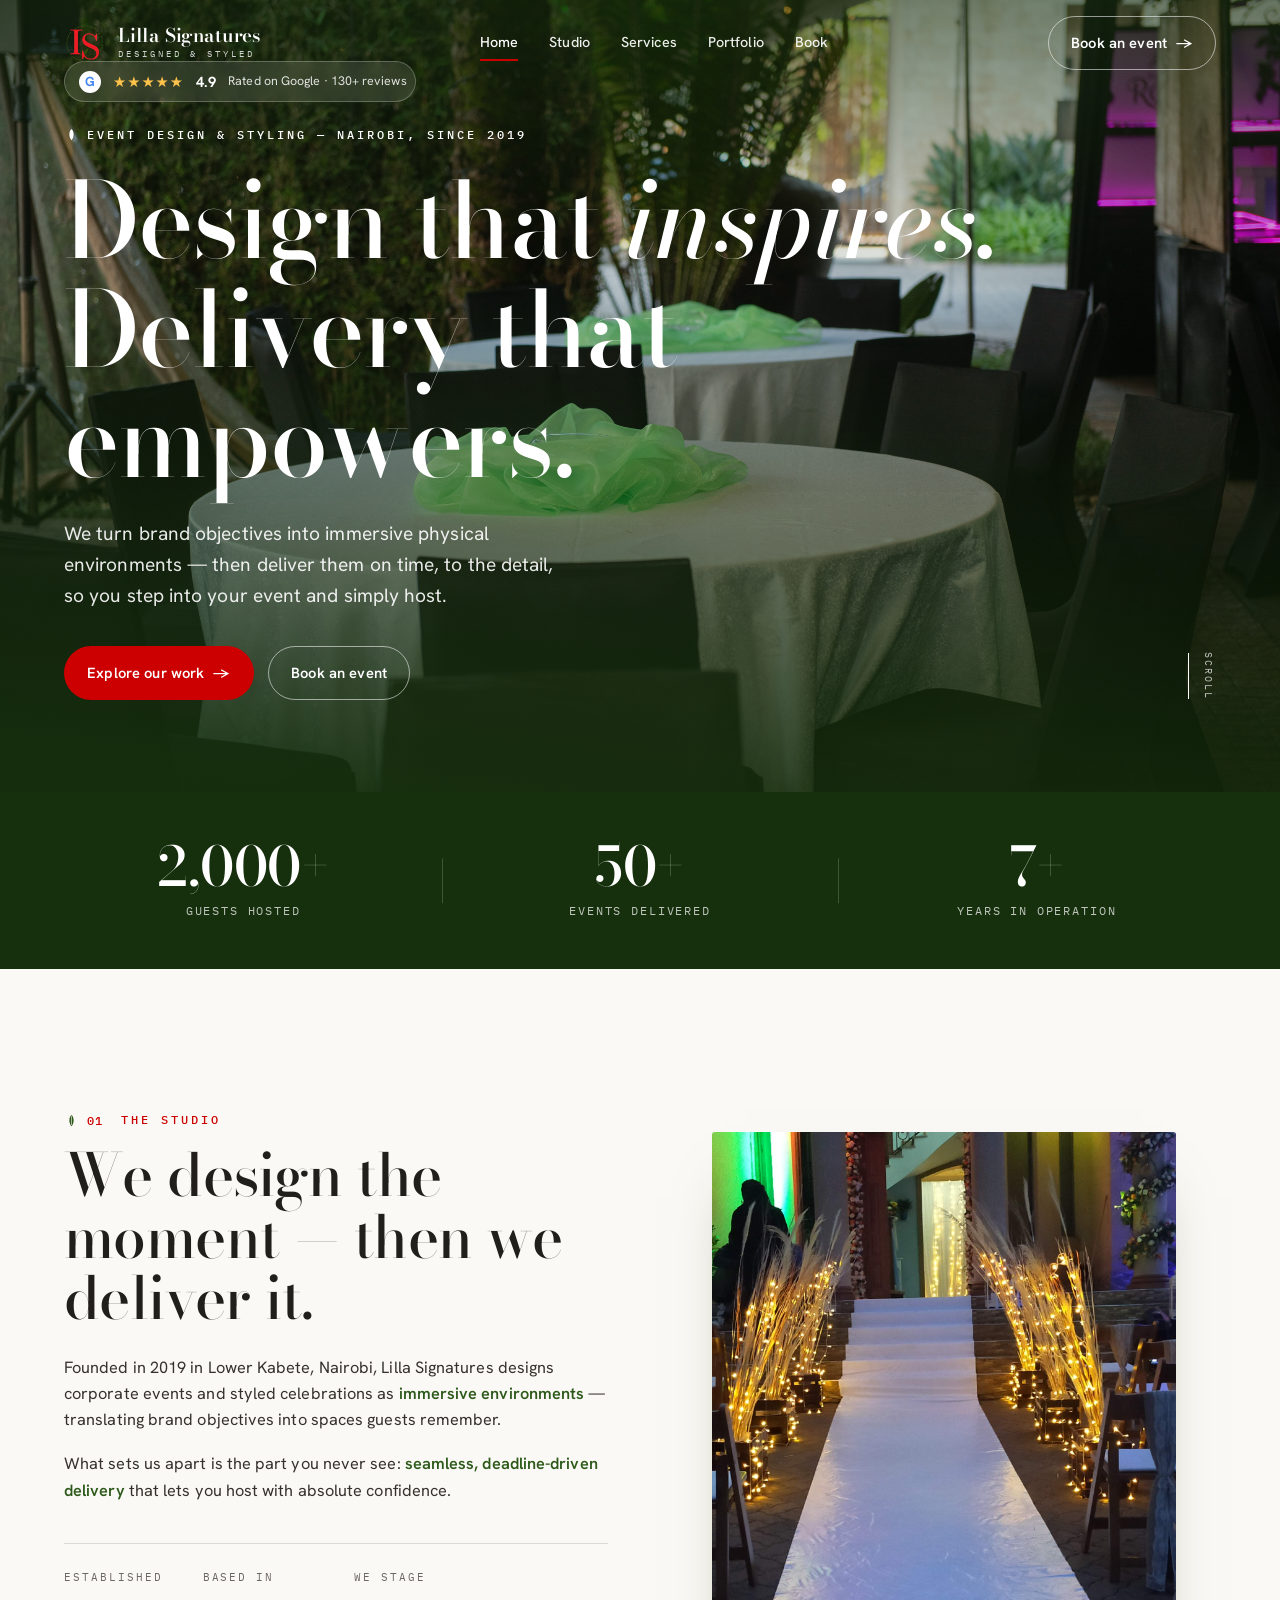
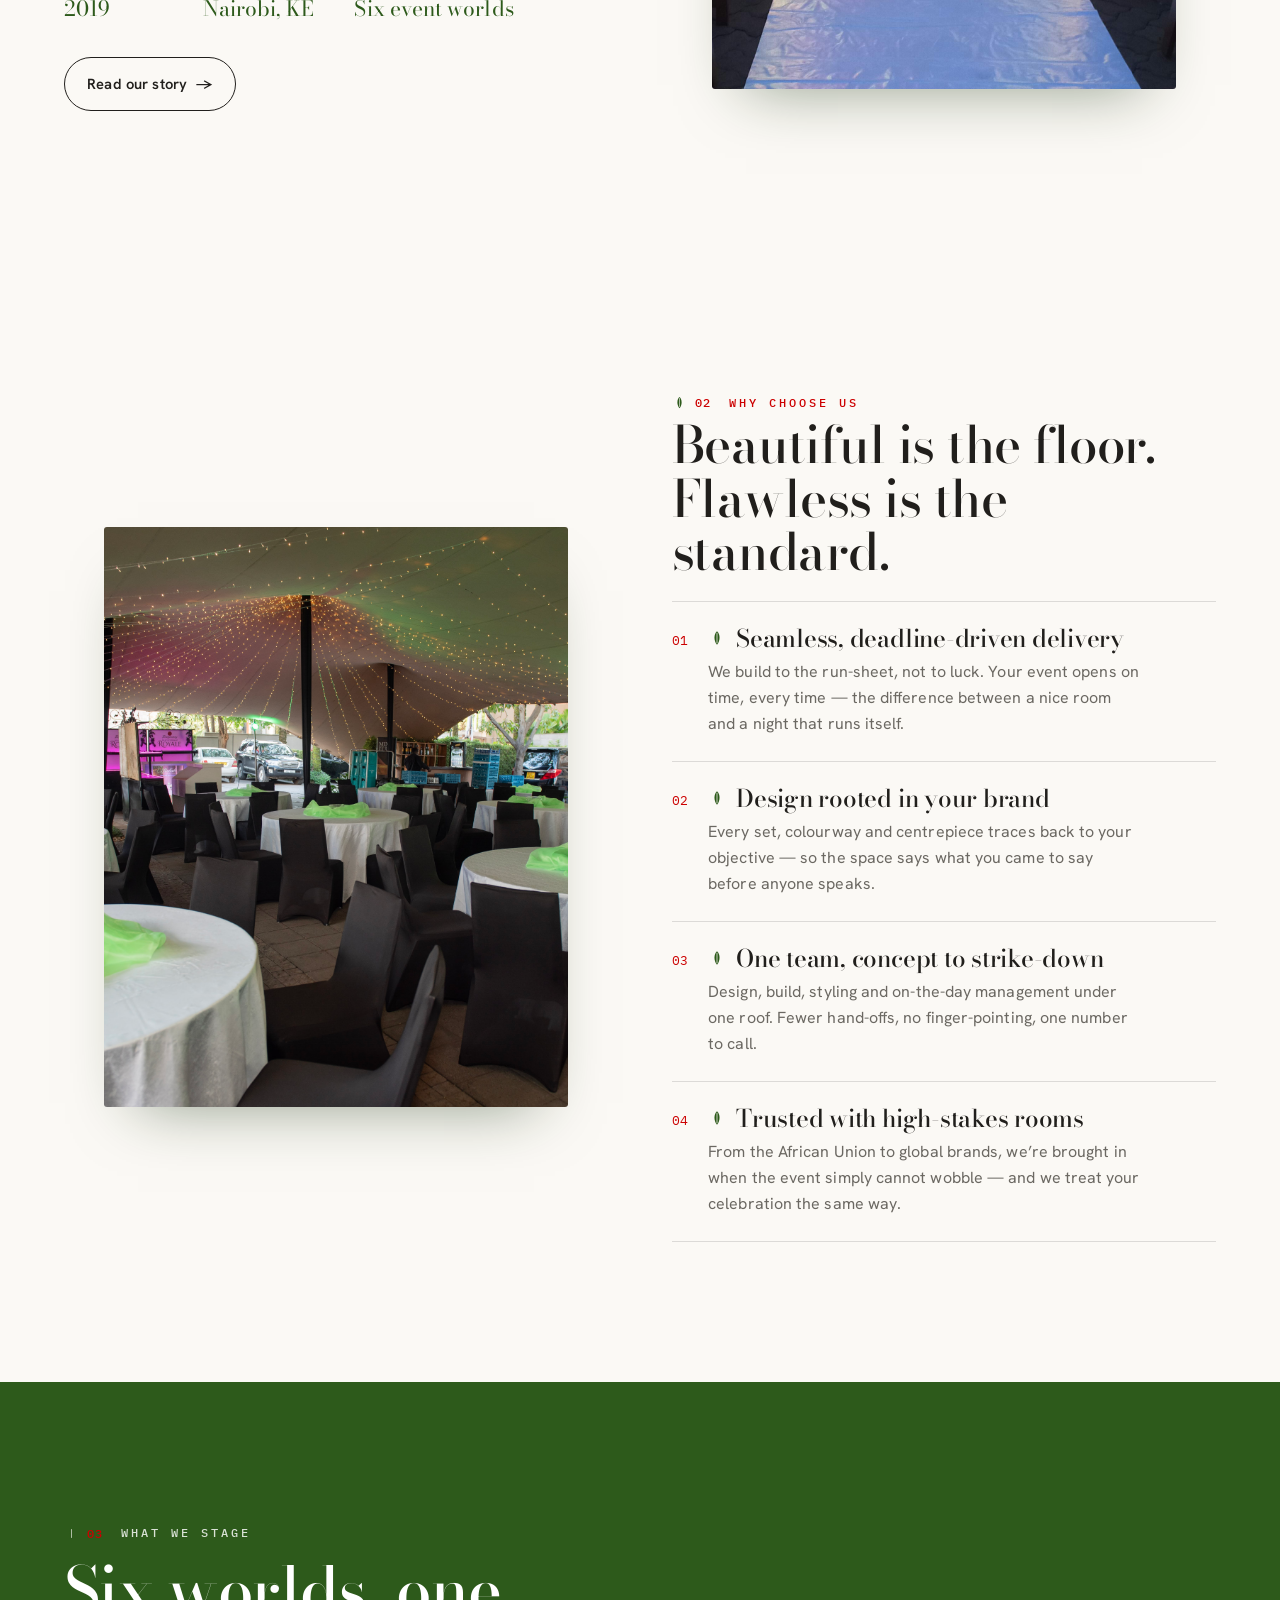
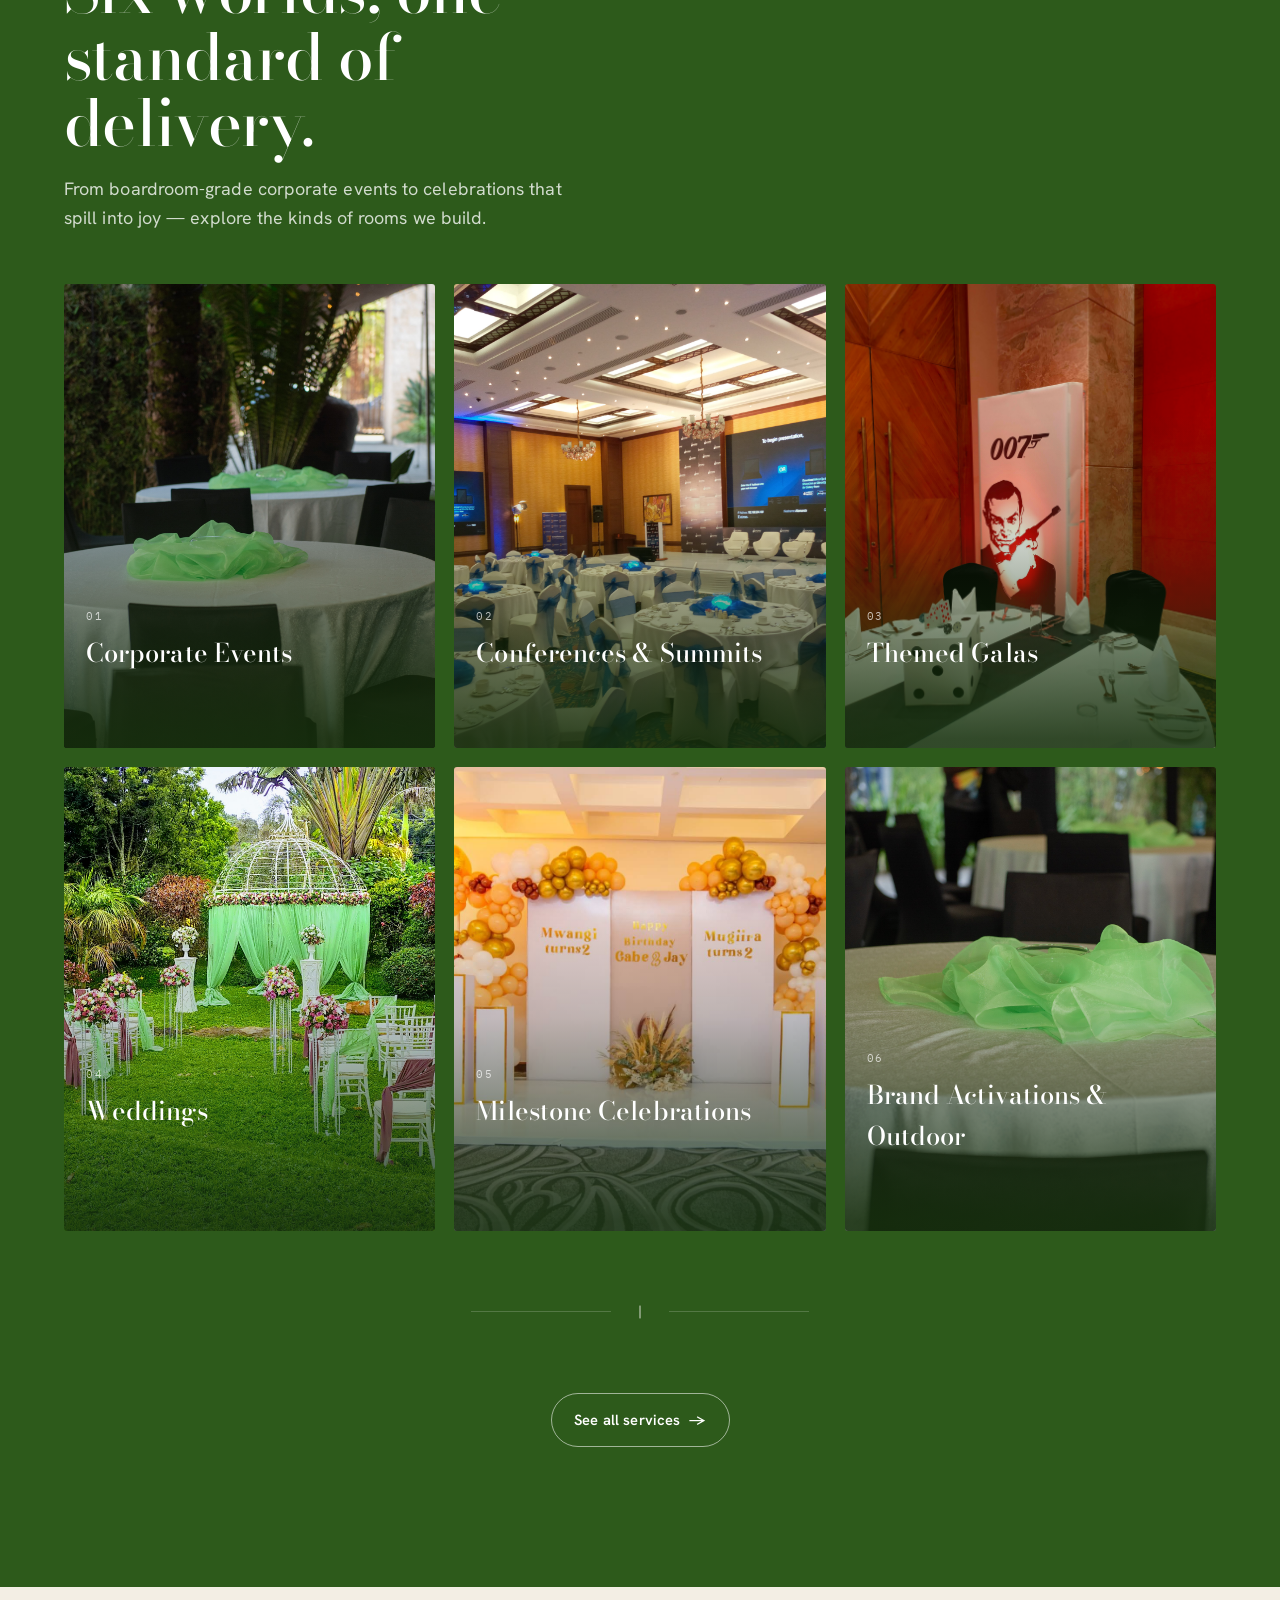
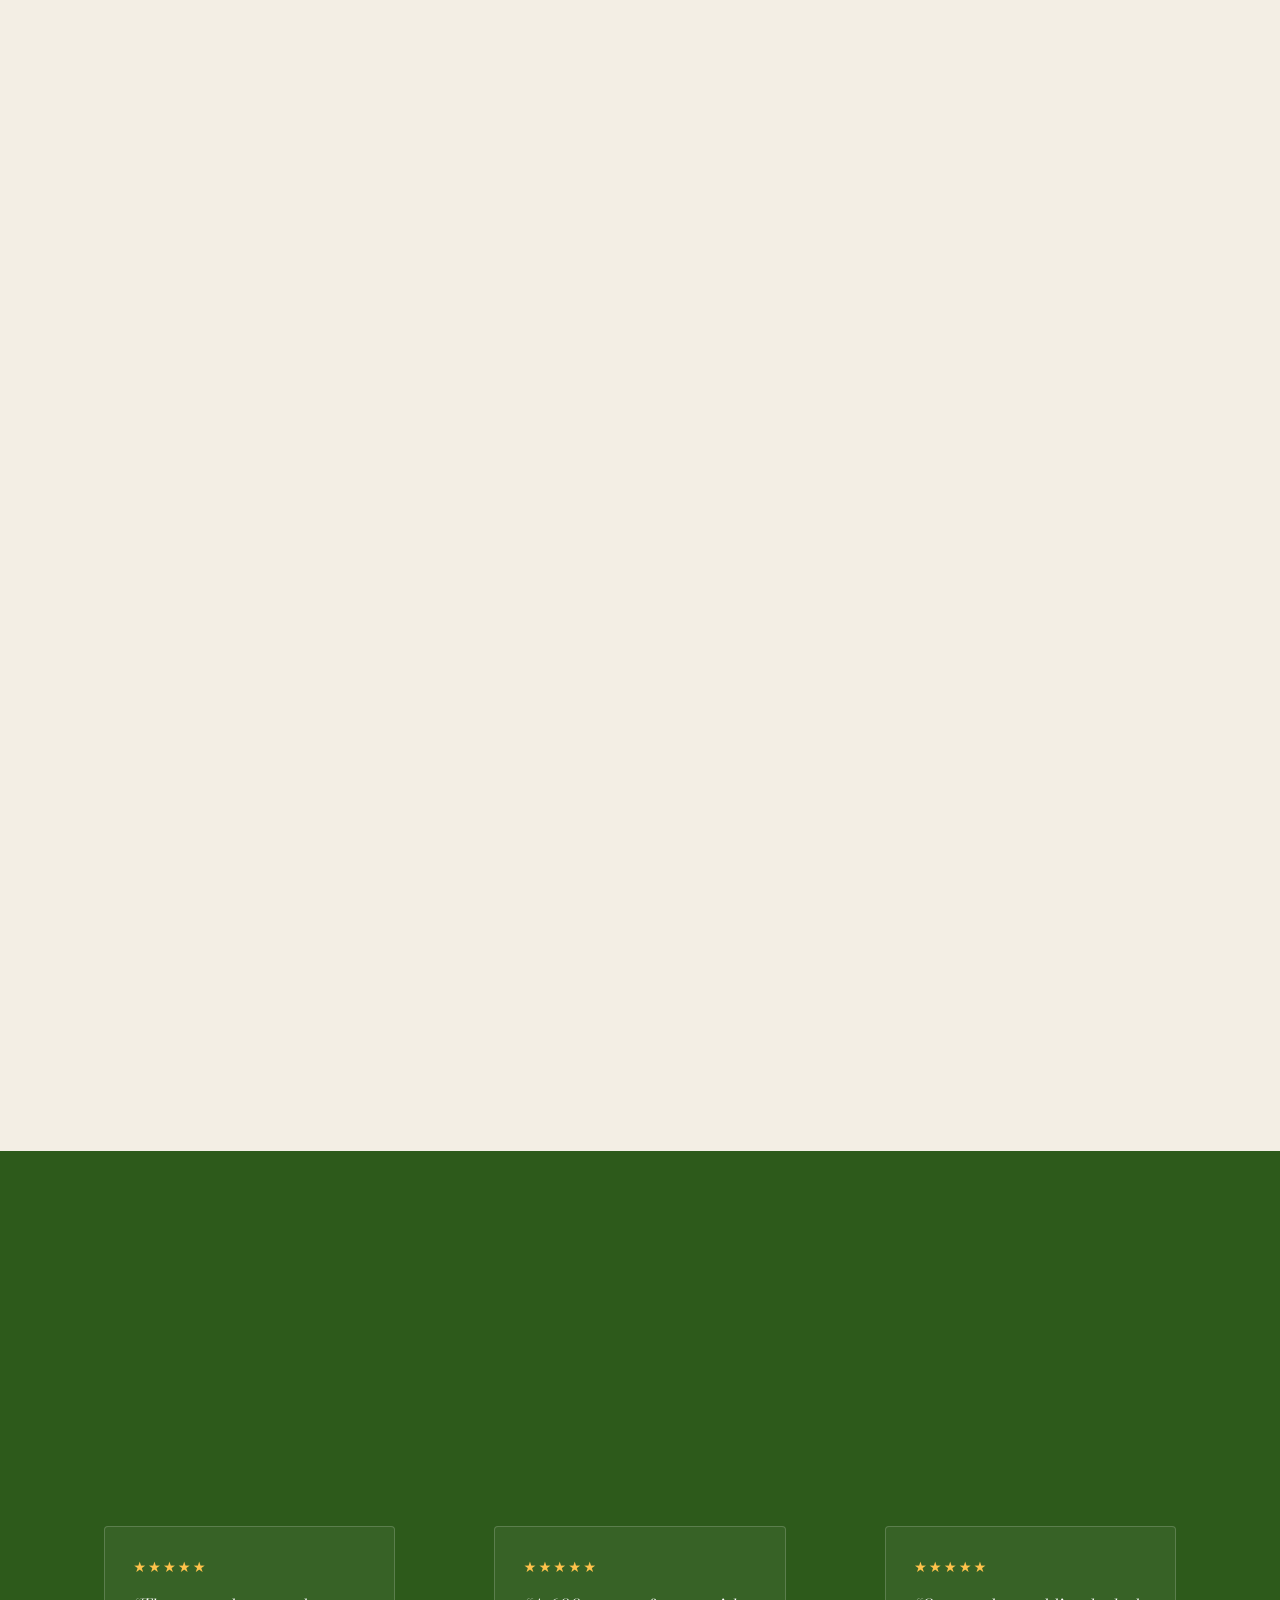
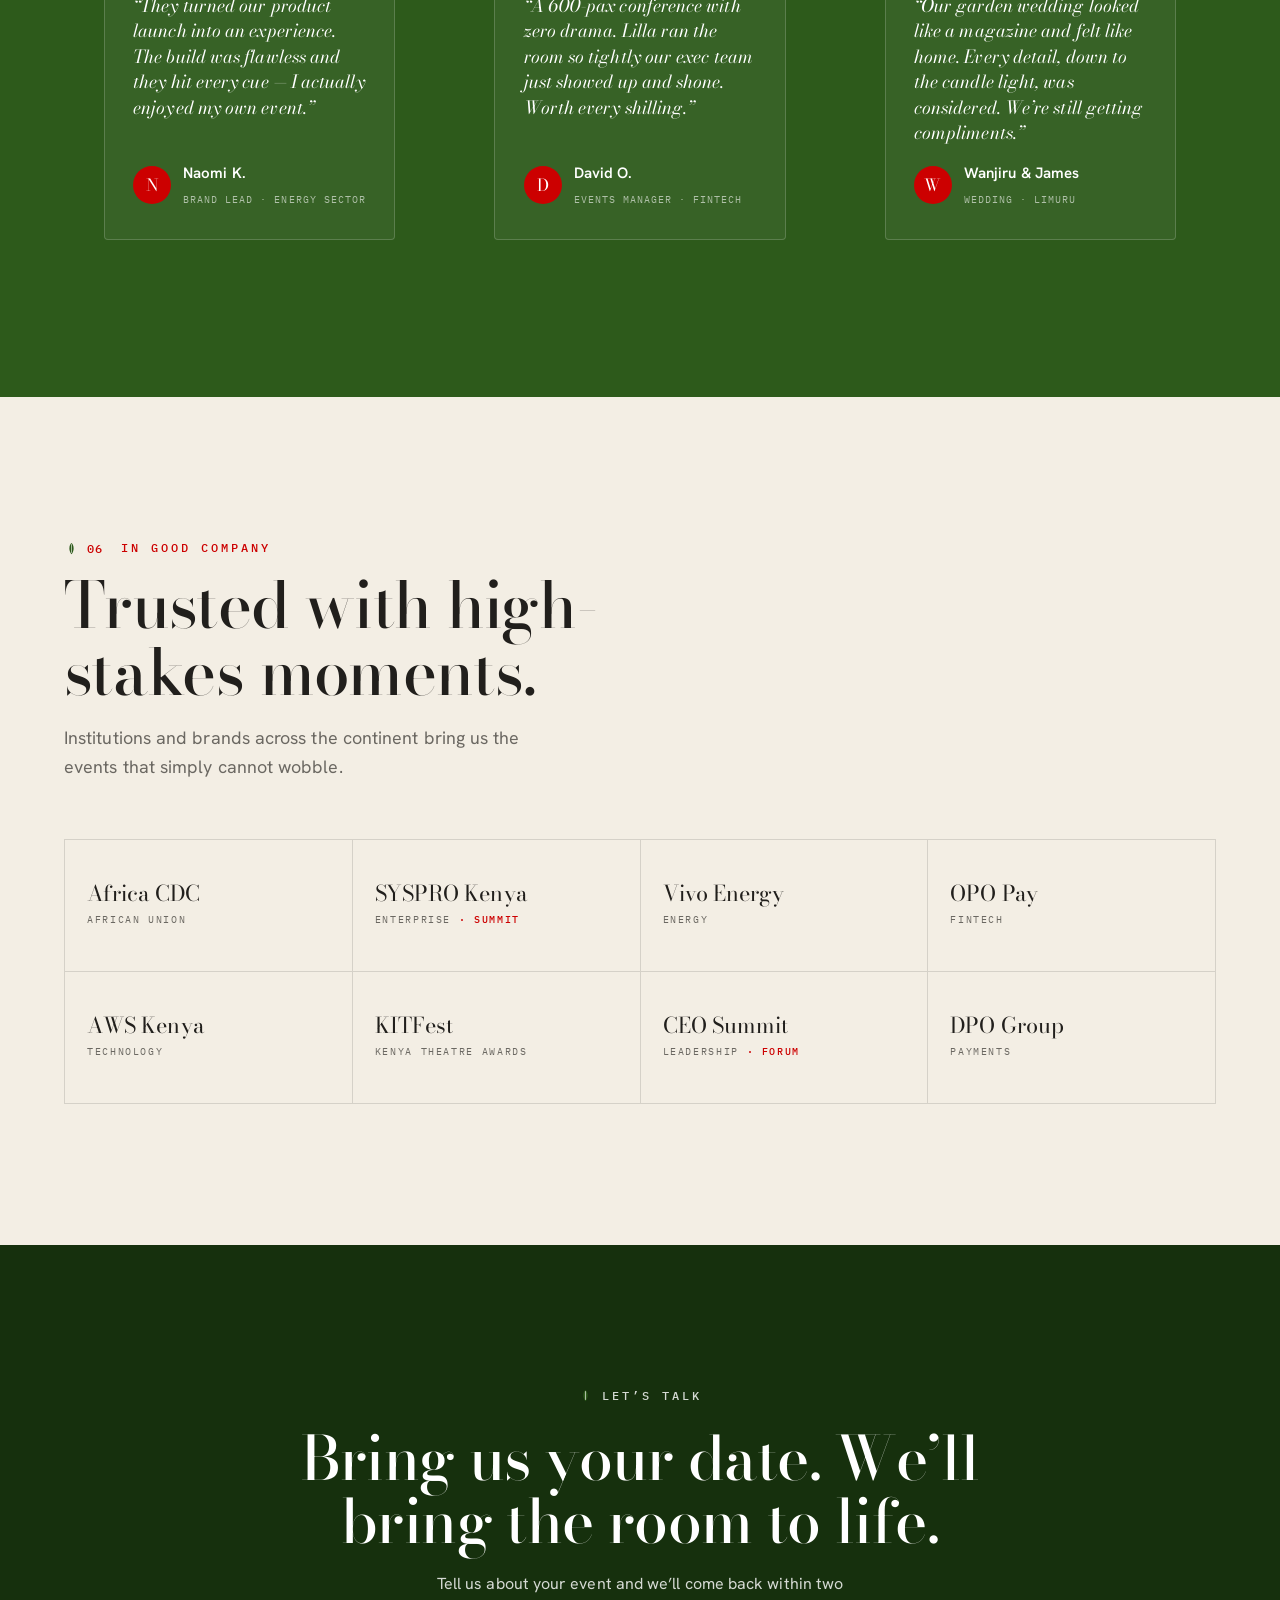
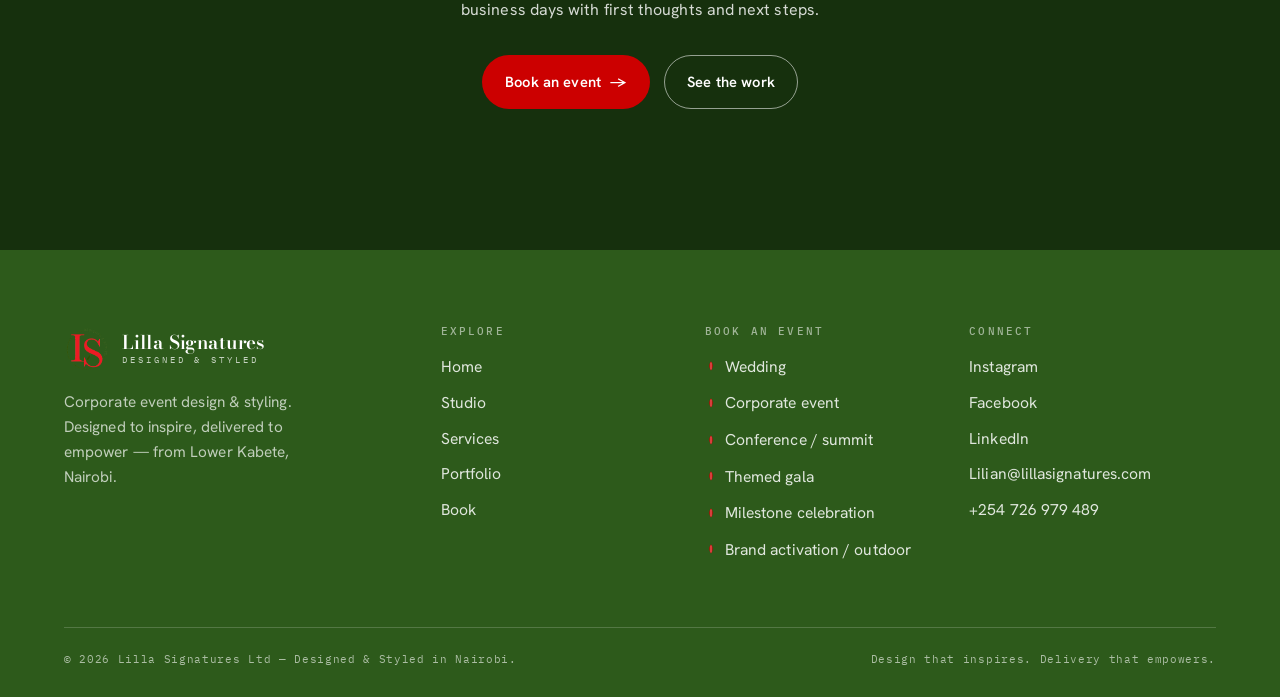
==== commit 2de405ca: "initial commit 9" ====
--- a/index.html
+++ b/index.html
@@ -1,354 +1,1038 @@
-<!DOCTYPE html>
+<!doctype html>
 <html lang="en">
-<head>
-<meta charset="UTF-8" />
-<meta name="viewport" content="width=device-width, initial-scale=1.0" />
-<title>Lilla Signatures — Event Design &amp; Styling, Nairobi</title>
-<meta name="description" content="Lilla Signatures is a Nairobi event design and styling studio. We turn brand objectives into immersive environments — and deliver them seamlessly, so you host with absolute confidence." />
-<link rel="preconnect" href="https://fonts.googleapis.com" />
-<link rel="preconnect" href="https://fonts.gstatic.com" crossorigin />
-<link href="https://fonts.googleapis.com/css2?family=Bodoni+Moda:ital,opsz,wght@0,6..96,400..700;1,6..96,400..600&family=Hanken+Grotesk:wght@300;400;500;600;700&family=IBM+Plex+Mono:wght@400;500&display=swap" rel="stylesheet" />
-<link rel="stylesheet" href="assets/css/styles.css?v=568a259fa4" />
-</head>
-<body>
-<a class="skip-link" href="#main">Skip to content</a>
-
-<!-- ============ NAV ============ -->
-<header class="nav at-top">
-  <a class="brand" href="index.html" aria-label="Lilla Signatures — home">
-    <img src="assets/img/logo-mark.png" alt="Lilla Signatures monogram" />
-    <span class="wordmark"><b>Lilla Signatures</b><span>Designed &amp; Styled</span></span>
-  </a>
-  <nav class="nav-links" aria-label="Primary">
-    <a href="index.html" class="active" aria-current="page">Home</a>
-    <a href="studio.html">Studio</a>
-    <a href="services.html">Services</a>
-    <a href="portfolio.html">Portfolio</a>
-    <a href="booking.html">Book</a>
-  </nav>
-  <div class="nav-actions"><a class="btn btn--ghost" href="booking.html">Book an event <span class="arr">→</span></a></div>
-  <button class="nav-toggle" aria-label="Open menu" aria-expanded="false" aria-controls="mobile-menu"><span></span></button>
-</header>
-<div class="mobile-menu" id="mobile-menu">
-  <a href="index.html"><span class="n">01</span> Home</a>
-  <a href="studio.html"><span class="n">02</span> Studio</a>
-  <a href="services.html"><span class="n">03</span> Services</a>
-  <a href="portfolio.html"><span class="n">04</span> Portfolio</a>
-  <a href="booking.html"><span class="n">05</span> Book</a>
-  <div class="mm-foot">Lower Kabete, Nairobi<br />+254 726 979 489<br />Lilian@lillasignatures.com</div>
-</div>
-
-<main id="main">
-
-  <!-- ============ HERO ============ -->
-  <section class="hero" aria-label="Introduction">
-    <div class="hero-media">
-      <img src="assets/img/hero.jpg" alt="A fairy-lit stretch-tent dining room styled by Lilla Signatures, with green organza centrepieces on white tables beneath a canopy of warm string lights" fetchpriority="high" />
-    </div>
-    <div class="hero-inner">
-      <span class="hero-rating">
-        <span class="rating-g" aria-hidden="true">G</span>
-        <span class="stars" aria-hidden="true">★★★★★</span>
-        <span class="rscore">4.9</span>
-        <span class="rtext">Rated on Google · 130+ reviews</span>
-      </span>
-      <span class="eyebrow">
-        <svg class="leaf" viewBox="0 0 24 24" aria-hidden="true"><path class="blade" d="M12 3c4.5 4 4.5 13 0 18-4.5-5-4.5-14 0-18z"/><path class="rib" d="M12 5v14"/></svg>
-        Event Design &amp; Styling — Nairobi, since 2019
-      </span>
-      <h1>Design that <em>inspires.</em><br />Delivery that empowers.</h1>
-      <p class="hero-sub">We turn brand objectives into immersive physical environments — then deliver them on time, to the detail, so you step into your event and simply host.</p>
-      <div class="hero-cta">
-        <a class="btn btn--crimson" href="portfolio.html">Explore our work <span class="arr">→</span></a>
-        <a class="btn btn--ghost-light" href="booking.html">Book an event</a>
-      </div>
-    </div>
-    <div class="hero-scroll" aria-hidden="true">Scroll <span class="bar"></span></div>
-  </section>
-
-  <!-- ============ STATS BAND ============ -->
-  <section class="stats-band" aria-label="By the numbers">
-    <div class="wrap stats-grid">
-      <div class="stat">
-        <span class="stat-num">2,000<span class="plus">+</span></span>
-        <span class="stat-label">Guests hosted</span>
-      </div>
-      <div class="stat">
-        <span class="stat-num">50<span class="plus">+</span></span>
-        <span class="stat-label">Events delivered</span>
-      </div>
-      <div class="stat">
-        <span class="stat-num">7<span class="plus">+</span></span>
-        <span class="stat-label">Years in operation</span>
-      </div>
-    </div>
-  </section>
-
-  <!-- ============ STUDIO INTRO ============ -->
-  <section class="section studio" aria-labelledby="studio-h">
-    <div class="wrap feature-split">
-      <div class="studio-copy reveal">
-        <span class="eyebrow">
-          <svg class="leaf" viewBox="0 0 24 24" aria-hidden="true"><path class="blade" d="M12 3c4.5 4 4.5 13 0 18-4.5-5-4.5-14 0-18z"/><path class="rib" d="M12 5v14"/></svg>
-          <span class="index-num">01</span> &nbsp;The Studio
-        </span>
-        <h2 id="studio-h">We design the moment — then we deliver it.</h2>
-        <div class="body">
-          <p>Founded in 2019 in Lower Kabete, Nairobi, Lilla Signatures designs corporate events and styled celebrations as <strong>immersive environments</strong> — translating brand objectives into spaces guests remember.</p>
-          <p>What sets us apart is the part you never see: <strong>seamless, deadline-driven delivery</strong> that lets you host with absolute confidence.</p>
+    <head>
+        <meta charset="UTF-8" />
+        <meta name="viewport" content="width=device-width, initial-scale=1.0" />
+        <title>Lilla Signatures — Event Design &amp; Styling, Nairobi</title>
+        <meta
+            name="description"
+            content="Lilla Signatures is a Nairobi event design and styling studio. We turn brand objectives into immersive environments — and deliver them seamlessly, so you host with absolute confidence."
+        />
+        <link rel="preconnect" href="https://fonts.googleapis.com" />
+        <link rel="preconnect" href="https://fonts.gstatic.com" crossorigin />
+        <link
+            href="https://fonts.googleapis.com/css2?family=Bodoni+Moda:ital,opsz,wght@0,6..96,400..700;1,6..96,400..600&family=Hanken+Grotesk:wght@300;400;500;600;700&family=IBM+Plex+Mono:wght@400;500&display=swap"
+            rel="stylesheet"
+        />
+        <link rel="stylesheet" href="assets/css/styles.css?v=568a259fa4" />
+    </head>
+    <body>
+        <a class="skip-link" href="#main">Skip to content</a>
+
+        <!-- ============ NAV ============ -->
+        <header class="nav at-top">
+            <a
+                class="brand"
+                href="index.html"
+                aria-label="Lilla Signatures — home"
+            >
+                <img
+                    src="assets/img/logo-mark.png"
+                    alt="Lilla Signatures monogram"
+                />
+                <span class="wordmark"
+                    ><b>Lilla Signatures</b
+                    ><span>Designed &amp; Styled</span></span
+                >
+            </a>
+            <nav class="nav-links" aria-label="Primary">
+                <a href="index.html" class="active" aria-current="page">Home</a>
+                <a href="studio.html">Studio</a>
+                <a href="services.html">Services</a>
+                <a href="portfolio.html">Portfolio</a>
+                <a href="booking.html">Book</a>
+            </nav>
+            <div class="nav-actions">
+                <a class="btn btn--ghost" href="booking.html"
+                    >Book an event <span class="arr">→</span></a
+                >
+            </div>
+            <button
+                class="nav-toggle"
+                aria-label="Open menu"
+                aria-expanded="false"
+                aria-controls="mobile-menu"
+            >
+                <span></span>
+            </button>
+        </header>
+        <div class="mobile-menu" id="mobile-menu">
+            <a href="index.html"><span class="n">01</span> Home</a>
+            <a href="studio.html"><span class="n">02</span> Studio</a>
+            <a href="services.html"><span class="n">03</span> Services</a>
+            <a href="portfolio.html"><span class="n">04</span> Portfolio</a>
+            <a href="booking.html"><span class="n">05</span> Book</a>
+            <div class="mm-foot">
+                Lower Kabete, Nairobi<br />+254 726 979 489<br />Lilian@lillasignatures.com
+            </div>
         </div>
-        <dl class="studio-meta">
-          <div><dt>Established</dt><dd>2019</dd></div>
-          <div><dt>Based in</dt><dd>Nairobi, KE</dd></div>
-          <div><dt>We stage</dt><dd>Six event worlds</dd></div>
-        </dl>
-        <div style="margin-top:2rem"><a class="btn btn--ghost" href="studio.html">Read our story <span class="arr">→</span></a></div>
-      </div>
-      <figure class="feature-figure reveal" data-d="1">
-        <img src="assets/img/wedding-aisle.jpg" alt="A candlelit garden aisle at dusk, lined with fairy-light bundles leading to a softly uplit doorway" loading="lazy" />
-      </figure>
-    </div>
-  </section>
-
-  <!-- ============ WHY CHOOSE US ============ -->
-  <section class="section why" aria-labelledby="why-h">
-    <div class="wrap feature-split">
-      <figure class="feature-figure reveal" style="aspect-ratio:4/5">
-        <img src="assets/img/corporate-fcm-stage.jpg" alt="A row of gold-framed cream armchairs with branded plinths beneath fairy-lit tent drapery — a polished corporate setup" loading="lazy" />
-      </figure>
-      <div class="reveal" data-d="1">
-        <span class="eyebrow">
-          <svg class="leaf" viewBox="0 0 24 24" aria-hidden="true"><path class="blade" d="M12 3c4.5 4 4.5 13 0 18-4.5-5-4.5-14 0-18z"/><path class="rib" d="M12 5v14"/></svg>
-          <span class="index-num">02</span> &nbsp;Why choose us
-        </span>
-        <h2 class="section-head" style="font-size:clamp(2rem,4vw,3.2rem);max-width:16ch">Beautiful is the floor. Flawless is the standard.</h2>
-        <ol class="reasons">
-          <li class="reason">
-            <span class="rn">01</span>
-            <div>
-              <h3><svg class="leaf" viewBox="0 0 24 24" aria-hidden="true"><path class="blade" d="M12 3c4.5 4 4.5 13 0 18-4.5-5-4.5-14 0-18z"/><path class="rib" d="M12 5v14"/></svg>Seamless, deadline-driven delivery</h3>
-              <p>We build to the run-sheet, not to luck. Your event opens on time, every time — the difference between a nice room and a night that runs itself.</p>
+
+        <main id="main">
+            <!-- ============ HERO ============ -->
+            <section class="hero" aria-label="Introduction">
+                <div class="hero-media">
+                    <img
+                        src="assets/img/hero.jpg"
+                        alt="A fairy-lit stretch-tent dining room styled by Lilla Signatures, with green organza centrepieces on white tables beneath a canopy of warm string lights"
+                        fetchpriority="high"
+                    />
+                </div>
+                <div class="hero-inner">
+                    <span class="hero-rating">
+                        <span class="rating-g" aria-hidden="true">G</span>
+                        <span class="stars" aria-hidden="true">★★★★★</span>
+                        <span class="rscore">4.9</span>
+                        <span class="rtext"
+                            >Rated on Google · 130+ reviews</span
+                        >
+                    </span>
+                    <span class="eyebrow">
+                        <svg
+                            class="leaf"
+                            viewBox="0 0 24 24"
+                            aria-hidden="true"
+                        >
+                            <path
+                                class="blade"
+                                d="M12 3c4.5 4 4.5 13 0 18-4.5-5-4.5-14 0-18z"
+                            />
+                            <path class="rib" d="M12 5v14" />
+                        </svg>
+                        Event Design &amp; Styling — Nairobi, since 2019
+                    </span>
+                    <h1>
+                        Design that <em>inspires.</em><br />Delivery that
+                        empowers.
+                    </h1>
+                    <p class="hero-sub">
+                        We turn brand objectives into immersive physical
+                        environments — then deliver them on time, to the detail,
+                        so you step into your event and simply host.
+                    </p>
+                    <div class="hero-cta">
+                        <a class="btn btn--crimson" href="portfolio.html"
+                            >Explore our work <span class="arr">→</span></a
+                        >
+                        <a class="btn btn--ghost-light" href="booking.html"
+                            >Book an event</a
+                        >
+                    </div>
+                </div>
+                <div class="hero-scroll" aria-hidden="true">
+                    Scroll <span class="bar"></span>
+                </div>
+            </section>
+
+            <!-- ============ STATS BAND ============ -->
+            <section class="stats-band" aria-label="By the numbers">
+                <div class="wrap stats-grid">
+                    <div class="stat">
+                        <span class="stat-num"
+                            >2,000<span class="plus">+</span></span
+                        >
+                        <span class="stat-label">Guests hosted</span>
+                    </div>
+                    <div class="stat">
+                        <span class="stat-num"
+                            >50<span class="plus">+</span></span
+                        >
+                        <span class="stat-label">Events delivered</span>
+                    </div>
+                    <div class="stat">
+                        <span class="stat-num"
+                            >7<span class="plus">+</span></span
+                        >
+                        <span class="stat-label">Years in operation</span>
+                    </div>
+                </div>
+            </section>
+
+            <!-- ============ STUDIO INTRO ============ -->
+            <section class="section studio" aria-labelledby="studio-h">
+                <div class="wrap feature-split">
+                    <div class="studio-copy reveal">
+                        <span class="eyebrow">
+                            <svg
+                                class="leaf"
+                                viewBox="0 0 24 24"
+                                aria-hidden="true"
+                            >
+                                <path
+                                    class="blade"
+                                    d="M12 3c4.5 4 4.5 13 0 18-4.5-5-4.5-14 0-18z"
+                                />
+                                <path class="rib" d="M12 5v14" />
+                            </svg>
+                            <span class="index-num">01</span> &nbsp;The Studio
+                        </span>
+                        <h2 id="studio-h">
+                            We design the moment — then we deliver it.
+                        </h2>
+                        <div class="body">
+                            <p>
+                                Founded in 2019 in Lower Kabete, Nairobi, Lilla
+                                Signatures designs corporate events and styled
+                                celebrations as
+                                <strong>immersive environments</strong> —
+                                translating brand objectives into spaces guests
+                                remember.
+                            </p>
+                            <p>
+                                What sets us apart is the part you never see:
+                                <strong
+                                    >seamless, deadline-driven delivery</strong
+                                >
+                                that lets you host with absolute confidence.
+                            </p>
+                        </div>
+                        <dl class="studio-meta">
+                            <div>
+                                <dt>Established</dt>
+                                <dd>2019</dd>
+                            </div>
+                            <div>
+                                <dt>Based in</dt>
+                                <dd>Nairobi, KE</dd>
+                            </div>
+                            <div>
+                                <dt>We stage</dt>
+                                <dd>Six event worlds</dd>
+                            </div>
+                        </dl>
+                        <div style="margin-top: 2rem">
+                            <a class="btn btn--ghost" href="studio.html"
+                                >Read our story <span class="arr">→</span></a
+                            >
+                        </div>
+                    </div>
+                    <figure class="feature-figure reveal" data-d="1">
+                        <img
+                            src="assets/img/wedding-aisle.jpg"
+                            alt="A candlelit garden aisle at dusk, lined with fairy-light bundles leading to a softly uplit doorway"
+                            loading="lazy"
+                        />
+                    </figure>
+                </div>
+            </section>
+
+            <!-- ============ WHY CHOOSE US ============ -->
+            <section class="section why" aria-labelledby="why-h">
+                <div class="wrap feature-split">
+                    <figure
+                        class="feature-figure reveal"
+                        style="aspect-ratio: 4/5"
+                    >
+                        <img
+                            src="assets/img/corporate-fcm-stage.jpg"
+                            alt="A row of gold-framed cream armchairs with branded plinths beneath fairy-lit tent drapery — a polished corporate setup"
+                            loading="lazy"
+                        />
+                    </figure>
+                    <div class="reveal" data-d="1">
+                        <span class="eyebrow">
+                            <svg
+                                class="leaf"
+                                viewBox="0 0 24 24"
+                                aria-hidden="true"
+                            >
+                                <path
+                                    class="blade"
+                                    d="M12 3c4.5 4 4.5 13 0 18-4.5-5-4.5-14 0-18z"
+                                />
+                                <path class="rib" d="M12 5v14" />
+                            </svg>
+                            <span class="index-num">02</span> &nbsp;Why choose
+                            us
+                        </span>
+                        <h2
+                            class="section-head"
+                            style="
+                                font-size: clamp(2rem, 4vw, 3.2rem);
+                                max-width: 16ch;
+                            "
+                        >
+                            Beautiful is the floor. Flawless is the standard.
+                        </h2>
+                        <ol class="reasons">
+                            <li class="reason">
+                                <span class="rn">01</span>
+                                <div>
+                                    <h3>
+                                        <svg
+                                            class="leaf"
+                                            viewBox="0 0 24 24"
+                                            aria-hidden="true"
+                                        >
+                                            <path
+                                                class="blade"
+                                                d="M12 3c4.5 4 4.5 13 0 18-4.5-5-4.5-14 0-18z"
+                                            />
+                                            <path
+                                                class="rib"
+                                                d="M12 5v14"
+                                            /></svg
+                                        >Seamless, deadline-driven delivery
+                                    </h3>
+                                    <p>
+                                        We build to the run-sheet, not to luck.
+                                        Your event opens on time, every time —
+                                        the difference between a nice room and a
+                                        night that runs itself.
+                                    </p>
+                                </div>
+                            </li>
+                            <li class="reason">
+                                <span class="rn">02</span>
+                                <div>
+                                    <h3>
+                                        <svg
+                                            class="leaf"
+                                            viewBox="0 0 24 24"
+                                            aria-hidden="true"
+                                        >
+                                            <path
+                                                class="blade"
+                                                d="M12 3c4.5 4 4.5 13 0 18-4.5-5-4.5-14 0-18z"
+                                            />
+                                            <path
+                                                class="rib"
+                                                d="M12 5v14"
+                                            /></svg
+                                        >Design rooted in your brand
+                                    </h3>
+                                    <p>
+                                        Every set, colourway and centrepiece
+                                        traces back to your objective — so the
+                                        space says what you came to say before
+                                        anyone speaks.
+                                    </p>
+                                </div>
+                            </li>
+                            <li class="reason">
+                                <span class="rn">03</span>
+                                <div>
+                                    <h3>
+                                        <svg
+                                            class="leaf"
+                                            viewBox="0 0 24 24"
+                                            aria-hidden="true"
+                                        >
+                                            <path
+                                                class="blade"
+                                                d="M12 3c4.5 4 4.5 13 0 18-4.5-5-4.5-14 0-18z"
+                                            />
+                                            <path
+                                                class="rib"
+                                                d="M12 5v14"
+                                            /></svg
+                                        >One team, concept to strike-down
+                                    </h3>
+                                    <p>
+                                        Design, build, styling and on-the-day
+                                        management under one roof. Fewer
+                                        hand-offs, no finger-pointing, one
+                                        number to call.
+                                    </p>
+                                </div>
+                            </li>
+                            <li class="reason">
+                                <span class="rn">04</span>
+                                <div>
+                                    <h3>
+                                        <svg
+                                            class="leaf"
+                                            viewBox="0 0 24 24"
+                                            aria-hidden="true"
+                                        >
+                                            <path
+                                                class="blade"
+                                                d="M12 3c4.5 4 4.5 13 0 18-4.5-5-4.5-14 0-18z"
+                                            />
+                                            <path
+                                                class="rib"
+                                                d="M12 5v14"
+                                            /></svg
+                                        >Trusted with high-stakes rooms
+                                    </h3>
+                                    <p>
+                                        From the African Union to global brands,
+                                        we’re brought in when the event simply
+                                        cannot wobble — and we treat your
+                                        celebration the same way.
+                                    </p>
+                                </div>
+                            </li>
+                        </ol>
+                    </div>
+                </div>
+            </section>
+
+            <!-- ============ SERVICES TEASER ============ -->
+            <section class="section services" aria-labelledby="svc-h">
+                <div class="wrap">
+                    <div class="section-head reveal">
+                        <span class="eyebrow eyebrow--light">
+                            <svg
+                                class="leaf"
+                                viewBox="0 0 24 24"
+                                aria-hidden="true"
+                            >
+                                <path
+                                    class="blade"
+                                    d="M12 3c4.5 4 4.5 13 0 18-4.5-5-4.5-14 0-18z"
+                                />
+                                <path class="rib" d="M12 5v14" />
+                            </svg>
+                            <span class="index-num">03</span> &nbsp;What we
+                            stage
+                        </span>
+                        <h2 id="svc-h">
+                            Six worlds, one standard of delivery.
+                        </h2>
+                        <p class="lede">
+                            From boardroom-grade corporate events to
+                            celebrations that spill into joy — explore the kinds
+                            of rooms we build.
+                        </p>
+                    </div>
+                    <div class="svc-cards reveal" data-d="1">
+                        <a class="svc-card" href="services.html#corporate">
+                            <img
+                                src="assets/img/hero.jpg"
+                                alt="Fairy-lit corporate dinner under a stretch tent"
+                                loading="lazy"
+                            />
+                            <span class="sc-body"
+                                ><span class="sc-n">01</span
+                                ><span class="sc-name"
+                                    >Corporate Events
+                                    <svg
+                                        class="leaf"
+                                        viewBox="0 0 24 24"
+                                        aria-hidden="true"
+                                    >
+                                        <path
+                                            class="blade"
+                                            d="M12 3c4.5 4 4.5 13 0 18-4.5-5-4.5-14 0-18z"
+                                        />
+                                        <path
+                                            class="rib"
+                                            d="M12 5v14"
+                                        /></svg></span
+                                ><span class="sc-desc"
+                                    >Conferences, AGMs, launches and internal
+                                    celebrations, staged with boardroom
+                                    precision.</span
+                                ></span
+                            >
+                        </a>
+                        <a class="svc-card" href="services.html#conferences">
+                            <img
+                                src="assets/img/conf-syspro-1.jpg"
+                                alt="Conference main stage with branded backdrops"
+                                loading="lazy"
+                            />
+                            <span class="sc-body"
+                                ><span class="sc-n">02</span
+                                ><span class="sc-name"
+                                    >Conferences &amp; Summits
+                                    <svg
+                                        class="leaf"
+                                        viewBox="0 0 24 24"
+                                        aria-hidden="true"
+                                    >
+                                        <path
+                                            class="blade"
+                                            d="M12 3c4.5 4 4.5 13 0 18-4.5-5-4.5-14 0-18z"
+                                        />
+                                        <path
+                                            class="rib"
+                                            d="M12 5v14"
+                                        /></svg></span
+                                ><span class="sc-desc"
+                                    >Main-stage builds, branded sets and
+                                    delegate experiences engineered to run on
+                                    time.</span
+                                ></span
+                            >
+                        </a>
+                        <a class="svc-card" href="services.html#galas">
+                            <img
+                                src="assets/img/gala-007-1.jpg"
+                                alt="007 casino-themed gala ballroom"
+                                loading="lazy"
+                            />
+                            <span class="sc-body"
+                                ><span class="sc-n">03</span
+                                ><span class="sc-name"
+                                    >Themed Galas
+                                    <svg
+                                        class="leaf"
+                                        viewBox="0 0 24 24"
+                                        aria-hidden="true"
+                                    >
+                                        <path
+                                            class="blade"
+                                            d="M12 3c4.5 4 4.5 13 0 18-4.5-5-4.5-14 0-18z"
+                                        />
+                                        <path
+                                            class="rib"
+                                            d="M12 5v14"
+                                        /></svg></span
+                                ><span class="sc-desc"
+                                    >Immersive worlds, built to the last prop —
+                                    from 007 nights to decade throwbacks.</span
+                                ></span
+                            >
+                        </a>
+                        <a class="svc-card" href="services.html#weddings">
+                            <img
+                                src="assets/img/wedding-gazebo.jpg"
+                                alt="Garden wedding ceremony with a draped gazebo"
+                                loading="lazy"
+                            />
+                            <span class="sc-body"
+                                ><span class="sc-n">04</span
+                                ><span class="sc-name"
+                                    >Weddings
+                                    <svg
+                                        class="leaf"
+                                        viewBox="0 0 24 24"
+                                        aria-hidden="true"
+                                    >
+                                        <path
+                                            class="blade"
+                                            d="M12 3c4.5 4 4.5 13 0 18-4.5-5-4.5-14 0-18z"
+                                        />
+                                        <path
+                                            class="rib"
+                                            d="M12 5v14"
+                                        /></svg></span
+                                ><span class="sc-desc"
+                                    >Ceremonies and receptions, from intimate
+                                    gardens to grand halls — composed and
+                                    unhurried.</span
+                                ></span
+                            >
+                        </a>
+                        <a class="svc-card" href="services.html#milestones">
+                            <img
+                                src="assets/img/birthday-turns2.jpg"
+                                alt="Elegant milestone birthday backdrop with balloons"
+                                loading="lazy"
+                            />
+                            <span class="sc-body"
+                                ><span class="sc-n">05</span
+                                ><span class="sc-name"
+                                    >Milestone Celebrations
+                                    <svg
+                                        class="leaf"
+                                        viewBox="0 0 24 24"
+                                        aria-hidden="true"
+                                    >
+                                        <path
+                                            class="blade"
+                                            d="M12 3c4.5 4 4.5 13 0 18-4.5-5-4.5-14 0-18z"
+                                        />
+                                        <path
+                                            class="rib"
+                                            d="M12 5v14"
+                                        /></svg></span
+                                ><span class="sc-desc"
+                                    >Birthdays, baby showers and the
+                                    once-in-a-lifetime — backdrops, balloons and
+                                    all the feeling.</span
+                                ></span
+                            >
+                        </a>
+                        <a class="svc-card" href="services.html#outdoor">
+                            <img
+                                src="assets/img/outdoor-redcarpet-1.jpg"
+                                alt="Red carpet entrance to a stretch tent among palms"
+                                loading="lazy"
+                            />
+                            <span class="sc-body"
+                                ><span class="sc-n">06</span
+                                ><span class="sc-name"
+                                    >Brand Activations &amp; Outdoor
+                                    <svg
+                                        class="leaf"
+                                        viewBox="0 0 24 24"
+                                        aria-hidden="true"
+                                    >
+                                        <path
+                                            class="blade"
+                                            d="M12 3c4.5 4 4.5 13 0 18-4.5-5-4.5-14 0-18z"
+                                        />
+                                        <path
+                                            class="rib"
+                                            d="M12 5v14"
+                                        /></svg></span
+                                ><span class="sc-desc"
+                                    >Launches, red carpets and stretch-tent
+                                    statements that put your brand at the
+                                    centre.</span
+                                ></span
+                            >
+                        </a>
+                    </div>
+                    <div class="divider divider--on-green" aria-hidden="true">
+                        <svg class="leaf" viewBox="0 0 24 24">
+                            <path
+                                class="blade"
+                                d="M12 3c4.5 4 4.5 13 0 18-4.5-5-4.5-14 0-18z"
+                                fill="#fff"
+                            />
+                            <path class="rib" d="M12 5v14" stroke="#2D5A1B" />
+                        </svg>
+                    </div>
+                    <div style="text-align: center">
+                        <a class="btn btn--ghost-light" href="services.html"
+                            >See all services <span class="arr">→</span></a
+                        >
+                    </div>
+                </div>
+            </section>
+
+            <!-- ============ WORK TEASER ============ -->
+            <section class="section work-teaser" aria-labelledby="wt-h">
+                <div class="wrap">
+                    <div class="wt-head reveal">
+                        <div class="section-head">
+                            <span class="eyebrow">
+                                <svg
+                                    class="leaf"
+                                    viewBox="0 0 24 24"
+                                    aria-hidden="true"
+                                >
+                                    <path
+                                        class="blade"
+                                        d="M12 3c4.5 4 4.5 13 0 18-4.5-5-4.5-14 0-18z"
+                                    />
+                                    <path class="rib" d="M12 5v14" />
+                                </svg>
+                                <span class="index-num">04</span> &nbsp;Selected
+                                work
+                            </span>
+                            <h2 id="wt-h">A few of the rooms we’ve built.</h2>
+                        </div>
+                        <a class="btn btn--ghost" href="portfolio.html"
+                            >View full portfolio <span class="arr">→</span></a
+                        >
+                    </div>
+                    <div class="wt-grid reveal" data-d="1">
+                        <a class="wt-card wt-a" href="portfolio.html#weddings"
+                            ><img
+                                src="assets/img/wedding-reception.jpg"
+                                alt="Lantern-lit garden wedding reception at night"
+                                loading="lazy"
+                            /><span class="wt-label"
+                                >Lantern-Lit Reception · Wedding</span
+                            ></a
+                        >
+                        <a class="wt-card wt-b" href="portfolio.html#corporate"
+                            ><img
+                                src="assets/img/corporate-blue-ballroom.jpg"
+                                alt="Blue-hour corporate ballroom dinner"
+                                loading="lazy"
+                            /><span class="wt-label"
+                                >Blue Hour Ballroom · Corporate</span
+                            ></a
+                        >
+                        <a class="wt-card wt-c" href="portfolio.html#outdoor"
+                            ><img
+                                src="assets/img/outdoor-redcarpet-2.jpg"
+                                alt="Stretch tent statement among palm trees"
+                                loading="lazy"
+                            /><span class="wt-label"
+                                >Stretch-Tent Statement · Outdoor</span
+                            ></a
+                        >
+                        <a class="wt-card wt-d" href="portfolio.html#galas"
+                            ><img
+                                src="assets/img/gala-007-1.jpg"
+                                alt="007 casino-themed gala"
+                                loading="lazy"
+                            /><span class="wt-label"
+                                >Casino Royale · Themed</span
+                            ></a
+                        >
+                        <a class="wt-card wt-e" href="portfolio.html#birthdays"
+                            ><img
+                                src="assets/img/birthday-50.jpg"
+                                alt="Black and gold 50th birthday installation"
+                                loading="lazy"
+                            /><span class="wt-label"
+                                >Fifty in Black &amp; Gold · Milestone</span
+                            ></a
+                        >
+                        <a
+                            class="wt-card wt-f"
+                            href="portfolio.html#conferences"
+                            ><img
+                                src="assets/img/conf-enter-setup.jpg"
+                                alt="Branded conference stage set"
+                                loading="lazy"
+                            /><span class="wt-label"
+                                >A New World of Possibilities · Conference</span
+                            ></a
+                        >
+                    </div>
+                </div>
+            </section>
+
+            <!-- ============ TESTIMONIALS ============ -->
+            <section class="section testi" aria-labelledby="testi-h">
+                <div class="wrap">
+                    <div class="testi-head reveal">
+                        <div class="section-head">
+                            <span class="eyebrow eyebrow--light">
+                                <svg
+                                    class="leaf"
+                                    viewBox="0 0 24 24"
+                                    aria-hidden="true"
+                                >
+                                    <path
+                                        class="blade"
+                                        d="M12 3c4.5 4 4.5 13 0 18-4.5-5-4.5-14 0-18z"
+                                    />
+                                    <path class="rib" d="M12 5v14" />
+                                </svg>
+                                <span class="index-num">05</span> &nbsp;Kind
+                                words
+                            </span>
+                            <h2 id="testi-h">
+                                Hosts who slept the night before.
+                            </h2>
+                        </div>
+                        <div class="testi-summary">
+                            <span class="rating-g" aria-hidden="true">G</span
+                            ><span class="stars" aria-hidden="true">★★★★★</span
+                            ><b>4.9</b><span>130+ Google reviews</span>
+                        </div>
+                    </div>
+                    <div class="testi-grid reveal" data-d="1">
+                        <figure class="testi-card">
+                            <span class="stars" aria-hidden="true">★★★★★</span>
+                            <blockquote>
+                                “They turned our product launch into an
+                                experience. The build was flawless and they hit
+                                every cue — I actually enjoyed my own event.”
+                            </blockquote>
+                            <figcaption class="who">
+                                <span class="av">N</span
+                                ><span
+                                    ><span class="nm">Naomi K.</span><br /><span
+                                        class="mt"
+                                        >Brand Lead · Energy sector</span
+                                    ></span
+                                >
+                            </figcaption>
+                        </figure>
+                        <figure class="testi-card">
+                            <span class="stars" aria-hidden="true">★★★★★</span>
+                            <blockquote>
+                                “A 600-pax conference with zero drama. Lilla ran
+                                the room so tightly our exec team just showed up
+                                and shone. Worth every shilling.”
+                            </blockquote>
+                            <figcaption class="who">
+                                <span class="av">D</span
+                                ><span
+                                    ><span class="nm">David O.</span><br /><span
+                                        class="mt"
+                                        >Events Manager · Fintech</span
+                                    ></span
+                                >
+                            </figcaption>
+                        </figure>
+                        <figure class="testi-card">
+                            <span class="stars" aria-hidden="true">★★★★★</span>
+                            <blockquote>
+                                “Our garden wedding looked like a magazine and
+                                felt like home. Every detail, down to the candle
+                                light, was considered. We’re still getting
+                                compliments.”
+                            </blockquote>
+                            <figcaption class="who">
+                                <span class="av">W</span
+                                ><span
+                                    ><span class="nm">Wanjiru &amp; James</span
+                                    ><br /><span class="mt"
+                                        >Wedding · Limuru</span
+                                    ></span
+                                >
+                            </figcaption>
+                        </figure>
+                    </div>
+                </div>
+            </section>
+
+            <!-- ============ CLIENTS ============ -->
+            <section
+                class="section clients"
+                id="clients"
+                aria-labelledby="clients-h"
+            >
+                <div class="wrap">
+                    <div class="section-head reveal">
+                        <span class="eyebrow">
+                            <svg
+                                class="leaf"
+                                viewBox="0 0 24 24"
+                                aria-hidden="true"
+                            >
+                                <path
+                                    class="blade"
+                                    d="M12 3c4.5 4 4.5 13 0 18-4.5-5-4.5-14 0-18z"
+                                />
+                                <path class="rib" d="M12 5v14" />
+                            </svg>
+                            <span class="index-num">06</span> &nbsp;In good
+                            company
+                        </span>
+                        <h2 id="clients-h">
+                            Trusted with high-stakes moments.
+                        </h2>
+                        <p class="lede">
+                            Institutions and brands across the continent bring
+                            us the events that simply cannot wobble.
+                        </p>
+                    </div>
+                    <div class="client-grid reveal" data-d="1">
+                        <div class="client">
+                            <span class="c-name">Africa CDC</span
+                            ><span class="c-kind">African Union</span>
+                        </div>
+                        <div class="client">
+                            <span class="c-name">SYSPRO Kenya</span
+                            ><span class="c-kind"
+                                >Enterprise <b>· Summit</b></span
+                            >
+                        </div>
+                        <div class="client">
+                            <span class="c-name">Vivo Energy</span
+                            ><span class="c-kind">Energy</span>
+                        </div>
+                        <div class="client">
+                            <span class="c-name">OPO Pay</span
+                            ><span class="c-kind">Fintech</span>
+                        </div>
+                        <div class="client">
+                            <span class="c-name">AWS Kenya</span
+                            ><span class="c-kind">Technology</span>
+                        </div>
+                        <div class="client">
+                            <span class="c-name">KITFest</span
+                            ><span class="c-kind">Kenya Theatre Awards</span>
+                        </div>
+                        <div class="client">
+                            <span class="c-name">CEO Summit</span
+                            ><span class="c-kind"
+                                >Leadership <b>· Forum</b></span
+                            >
+                        </div>
+                        <div class="client">
+                            <span class="c-name">DPO Group</span
+                            ><span class="c-kind">Payments</span>
+                        </div>
+                    </div>
+                </div>
+            </section>
+
+            <!-- ============ CTA BAND ============ -->
+            <section class="section cta-band" aria-labelledby="cta-h">
+                <div class="wrap">
+                    <span class="eyebrow eyebrow--light reveal">
+                        <svg
+                            class="leaf"
+                            viewBox="0 0 24 24"
+                            aria-hidden="true"
+                        >
+                            <path
+                                class="blade"
+                                d="M12 3c4.5 4 4.5 13 0 18-4.5-5-4.5-14 0-18z"
+                            />
+                            <path class="rib" d="M12 5v14" />
+                        </svg>
+                        Let’s talk
+                    </span>
+                    <h2 id="cta-h" class="reveal" data-d="1">
+                        Bring us your date. We’ll bring the room to life.
+                    </h2>
+                    <p class="reveal" data-d="1">
+                        Tell us about your event and we’ll come back within two
+                        business days with first thoughts and next steps.
+                    </p>
+                    <div class="cta-actions reveal" data-d="2">
+                        <a class="btn btn--crimson" href="booking.html"
+                            >Book an event <span class="arr">→</span></a
+                        >
+                        <a class="btn btn--ghost-light" href="portfolio.html"
+                            >See the work</a
+                        >
+                    </div>
+                </div>
+            </section>
+        </main>
+
+        <!-- ============ FOOTER ============ -->
+        <footer class="footer">
+            <div class="wrap">
+                <div class="footer-top">
+                    <div class="footer-brand">
+                        <a
+                            class="brand"
+                            href="index.html"
+                            aria-label="Lilla Signatures — home"
+                        >
+                            <img
+                                src="assets/img/logo-mark.png"
+                                alt="Lilla Signatures monogram"
+                            />
+                            <span class="wordmark"
+                                ><b>Lilla Signatures</b
+                                ><span>Designed &amp; Styled</span></span
+                            >
+                        </a>
+                        <p>
+                            Corporate event design &amp; styling. Designed to
+                            inspire, delivered to empower — from Lower Kabete,
+                            Nairobi.
+                        </p>
+                    </div>
+                    <div class="foot-col">
+                        <h4>Explore</h4>
+                        <ul>
+                            <li><a href="index.html">Home</a></li>
+                            <li><a href="studio.html">Studio</a></li>
+                            <li><a href="services.html">Services</a></li>
+                            <li><a href="portfolio.html">Portfolio</a></li>
+                            <li><a href="booking.html">Book</a></li>
+                        </ul>
+                    </div>
+                    <div class="foot-col">
+                        <h4>Book an event</h4>
+                        <ul>
+                            <li>
+                                <a href="booking.html?type=wedding"
+                                    ><svg
+                                        class="leaf"
+                                        viewBox="0 0 24 24"
+                                        aria-hidden="true"
+                                    >
+                                        <path
+                                            class="blade"
+                                            d="M12 3c4.5 4 4.5 13 0 18-4.5-5-4.5-14 0-18z"
+                                        />
+                                        <path class="rib" d="M12 5v14" /></svg
+                                    >Wedding</a
+                                >
+                            </li>
+                            <li>
+                                <a href="booking.html?type=corporate"
+                                    ><svg
+                                        class="leaf"
+                                        viewBox="0 0 24 24"
+                                        aria-hidden="true"
+                                    >
+                                        <path
+                                            class="blade"
+                                            d="M12 3c4.5 4 4.5 13 0 18-4.5-5-4.5-14 0-18z"
+                                        />
+                                        <path class="rib" d="M12 5v14" /></svg
+                                    >Corporate event</a
+                                >
+                            </li>
+                            <li>
+                                <a href="booking.html?type=conference"
+                                    ><svg
+                                        class="leaf"
+                                        viewBox="0 0 24 24"
+                                        aria-hidden="true"
+                                    >
+                                        <path
+                                            class="blade"
+                                            d="M12 3c4.5 4 4.5 13 0 18-4.5-5-4.5-14 0-18z"
+                                        />
+                                        <path class="rib" d="M12 5v14" /></svg
+                                    >Conference / summit</a
+                                >
+                            </li>
+                            <li>
+                                <a href="booking.html?type=gala"
+                                    ><svg
+                                        class="leaf"
+                                        viewBox="0 0 24 24"
+                                        aria-hidden="true"
+                                    >
+                                        <path
+                                            class="blade"
+                                            d="M12 3c4.5 4 4.5 13 0 18-4.5-5-4.5-14 0-18z"
+                                        />
+                                        <path class="rib" d="M12 5v14" /></svg
+                                    >Themed gala</a
+                                >
+                            </li>
+                            <li>
+                                <a href="booking.html?type=milestone"
+                                    ><svg
+                                        class="leaf"
+                                        viewBox="0 0 24 24"
+                                        aria-hidden="true"
+                                    >
+                                        <path
+                                            class="blade"
+                                            d="M12 3c4.5 4 4.5 13 0 18-4.5-5-4.5-14 0-18z"
+                                        />
+                                        <path class="rib" d="M12 5v14" /></svg
+                                    >Milestone celebration</a
+                                >
+                            </li>
+                            <li>
+                                <a href="booking.html?type=outdoor"
+                                    ><svg
+                                        class="leaf"
+                                        viewBox="0 0 24 24"
+                                        aria-hidden="true"
+                                    >
+                                        <path
+                                            class="blade"
+                                            d="M12 3c4.5 4 4.5 13 0 18-4.5-5-4.5-14 0-18z"
+                                        />
+                                        <path class="rib" d="M12 5v14" /></svg
+                                    >Brand activation / outdoor</a
+                                >
+                            </li>
+                        </ul>
+                    </div>
+                    <div class="foot-col">
+                        <h4>Connect</h4>
+                        <ul>
+                            <li><a href="#">Instagram</a></li>
+                            <li><a href="#">Facebook</a></li>
+                            <li><a href="#">LinkedIn</a></li>
+                            <li>
+                                <a href="mailto:Lilian@lillasignatures.com"
+                                    >Lilian@lillasignatures.com</a
+                                >
+                            </li>
+                            <li>
+                                <a href="tel:+254726979489">+254 726 979 489</a>
+                            </li>
+                        </ul>
+                    </div>
+                </div>
+                <div class="footer-bottom">
+                    <p>
+                        © <span data-year>2025</span> Lilla Signatures Ltd —
+                        Designed &amp; Styled in Nairobi.
+                    </p>
+                    <p>Design that inspires. Delivery that empowers.</p>
+                </div>
             </div>
-          </li>
-          <li class="reason">
-            <span class="rn">02</span>
-            <div>
-              <h3><svg class="leaf" viewBox="0 0 24 24" aria-hidden="true"><path class="blade" d="M12 3c4.5 4 4.5 13 0 18-4.5-5-4.5-14 0-18z"/><path class="rib" d="M12 5v14"/></svg>Design rooted in your brand</h3>
-              <p>Every set, colourway and centrepiece traces back to your objective — so the space says what you came to say before anyone speaks.</p>
-            </div>
-          </li>
-          <li class="reason">
-            <span class="rn">03</span>
-            <div>
-              <h3><svg class="leaf" viewBox="0 0 24 24" aria-hidden="true"><path class="blade" d="M12 3c4.5 4 4.5 13 0 18-4.5-5-4.5-14 0-18z"/><path class="rib" d="M12 5v14"/></svg>One team, concept to strike-down</h3>
-              <p>Design, build, styling and on-the-day management under one roof. Fewer hand-offs, no finger-pointing, one number to call.</p>
-            </div>
-          </li>
-          <li class="reason">
-            <span class="rn">04</span>
-            <div>
-              <h3><svg class="leaf" viewBox="0 0 24 24" aria-hidden="true"><path class="blade" d="M12 3c4.5 4 4.5 13 0 18-4.5-5-4.5-14 0-18z"/><path class="rib" d="M12 5v14"/></svg>Trusted with high-stakes rooms</h3>
-              <p>From the African Union to global brands, we’re brought in when the event simply cannot wobble — and we treat your celebration the same way.</p>
-            </div>
-          </li>
-        </ol>
-      </div>
-    </div>
-  </section>
-
-  <!-- ============ SERVICES TEASER ============ -->
-  <section class="section services" aria-labelledby="svc-h">
-    <div class="wrap">
-      <div class="section-head reveal">
-        <span class="eyebrow eyebrow--light">
-          <svg class="leaf" viewBox="0 0 24 24" aria-hidden="true"><path class="blade" d="M12 3c4.5 4 4.5 13 0 18-4.5-5-4.5-14 0-18z"/><path class="rib" d="M12 5v14"/></svg>
-          <span class="index-num">03</span> &nbsp;What we stage
-        </span>
-        <h2 id="svc-h">Six worlds, one standard of delivery.</h2>
-        <p class="lede">From boardroom-grade corporate events to celebrations that spill into joy — explore the kinds of rooms we build.</p>
-      </div>
-      <div class="svc-cards reveal" data-d="1">
-        <a class="svc-card" href="services.html#corporate">
-          <img src="assets/img/hero.jpg" alt="Fairy-lit corporate dinner under a stretch tent" loading="lazy" />
-          <span class="sc-body"><span class="sc-n">01</span><span class="sc-name">Corporate Events <svg class="leaf" viewBox="0 0 24 24" aria-hidden="true"><path class="blade" d="M12 3c4.5 4 4.5 13 0 18-4.5-5-4.5-14 0-18z"/><path class="rib" d="M12 5v14"/></svg></span><span class="sc-desc">Conferences, AGMs, launches and internal celebrations, staged with boardroom precision.</span></span>
-        </a>
-        <a class="svc-card" href="services.html#conferences">
-          <img src="assets/img/conf-syspro-1.jpg" alt="Conference main stage with branded backdrops" loading="lazy" />
-          <span class="sc-body"><span class="sc-n">02</span><span class="sc-name">Conferences &amp; Summits <svg class="leaf" viewBox="0 0 24 24" aria-hidden="true"><path class="blade" d="M12 3c4.5 4 4.5 13 0 18-4.5-5-4.5-14 0-18z"/><path class="rib" d="M12 5v14"/></svg></span><span class="sc-desc">Main-stage builds, branded sets and delegate experiences engineered to run on time.</span></span>
-        </a>
-        <a class="svc-card" href="services.html#galas">
-          <img src="assets/img/gala-007-1.jpg" alt="007 casino-themed gala ballroom" loading="lazy" />
-          <span class="sc-body"><span class="sc-n">03</span><span class="sc-name">Themed Galas <svg class="leaf" viewBox="0 0 24 24" aria-hidden="true"><path class="blade" d="M12 3c4.5 4 4.5 13 0 18-4.5-5-4.5-14 0-18z"/><path class="rib" d="M12 5v14"/></svg></span><span class="sc-desc">Immersive worlds, built to the last prop — from 007 nights to decade throwbacks.</span></span>
-        </a>
-        <a class="svc-card" href="services.html#weddings">
-          <img src="assets/img/wedding-gazebo.jpg" alt="Garden wedding ceremony with a draped gazebo" loading="lazy" />
-          <span class="sc-body"><span class="sc-n">04</span><span class="sc-name">Weddings <svg class="leaf" viewBox="0 0 24 24" aria-hidden="true"><path class="blade" d="M12 3c4.5 4 4.5 13 0 18-4.5-5-4.5-14 0-18z"/><path class="rib" d="M12 5v14"/></svg></span><span class="sc-desc">Ceremonies and receptions, from intimate gardens to grand halls — composed and unhurried.</span></span>
-        </a>
-        <a class="svc-card" href="services.html#milestones">
-          <img src="assets/img/birthday-turns2.jpg" alt="Elegant milestone birthday backdrop with balloons" loading="lazy" />
-          <span class="sc-body"><span class="sc-n">05</span><span class="sc-name">Milestone Celebrations <svg class="leaf" viewBox="0 0 24 24" aria-hidden="true"><path class="blade" d="M12 3c4.5 4 4.5 13 0 18-4.5-5-4.5-14 0-18z"/><path class="rib" d="M12 5v14"/></svg></span><span class="sc-desc">Birthdays, baby showers and the once-in-a-lifetime — backdrops, balloons and all the feeling.</span></span>
-        </a>
-        <a class="svc-card" href="services.html#outdoor">
-          <img src="assets/img/outdoor-redcarpet-1.jpg" alt="Red carpet entrance to a stretch tent among palms" loading="lazy" />
-          <span class="sc-body"><span class="sc-n">06</span><span class="sc-name">Brand Activations &amp; Outdoor <svg class="leaf" viewBox="0 0 24 24" aria-hidden="true"><path class="blade" d="M12 3c4.5 4 4.5 13 0 18-4.5-5-4.5-14 0-18z"/><path class="rib" d="M12 5v14"/></svg></span><span class="sc-desc">Launches, red carpets and stretch-tent statements that put your brand at the centre.</span></span>
-        </a>
-      </div>
-      <div class="divider divider--on-green" aria-hidden="true">
-        <svg class="leaf" viewBox="0 0 24 24"><path class="blade" d="M12 3c4.5 4 4.5 13 0 18-4.5-5-4.5-14 0-18z" fill="#fff"/><path class="rib" d="M12 5v14" stroke="#2D5A1B"/></svg>
-      </div>
-      <div style="text-align:center"><a class="btn btn--ghost-light" href="services.html">See all services <span class="arr">→</span></a></div>
-    </div>
-  </section>
-
-  <!-- ============ WORK TEASER ============ -->
-  <section class="section work-teaser" aria-labelledby="wt-h">
-    <div class="wrap">
-      <div class="wt-head reveal">
-        <div class="section-head">
-          <span class="eyebrow">
-            <svg class="leaf" viewBox="0 0 24 24" aria-hidden="true"><path class="blade" d="M12 3c4.5 4 4.5 13 0 18-4.5-5-4.5-14 0-18z"/><path class="rib" d="M12 5v14"/></svg>
-            <span class="index-num">04</span> &nbsp;Selected work
-          </span>
-          <h2 id="wt-h">A few of the rooms we’ve built.</h2>
-        </div>
-        <a class="btn btn--ghost" href="portfolio.html">View full portfolio <span class="arr">→</span></a>
-      </div>
-      <div class="wt-grid reveal" data-d="1">
-        <a class="wt-card wt-a" href="portfolio.html#weddings"><img src="assets/img/wedding-reception.jpg" alt="Lantern-lit garden wedding reception at night" loading="lazy" /><span class="wt-label">Lantern-Lit Reception · Wedding</span></a>
-        <a class="wt-card wt-b" href="portfolio.html#corporate"><img src="assets/img/corporate-blue-ballroom.jpg" alt="Blue-hour corporate ballroom dinner" loading="lazy" /><span class="wt-label">Blue Hour Ballroom · Corporate</span></a>
-        <a class="wt-card wt-c" href="portfolio.html#outdoor"><img src="assets/img/outdoor-redcarpet-2.jpg" alt="Stretch tent statement among palm trees" loading="lazy" /><span class="wt-label">Stretch-Tent Statement · Outdoor</span></a>
-        <a class="wt-card wt-d" href="portfolio.html#galas"><img src="assets/img/gala-007-1.jpg" alt="007 casino-themed gala" loading="lazy" /><span class="wt-label">Casino Royale · Themed</span></a>
-        <a class="wt-card wt-e" href="portfolio.html#birthdays"><img src="assets/img/birthday-50.jpg" alt="Black and gold 50th birthday installation" loading="lazy" /><span class="wt-label">Fifty in Black &amp; Gold · Milestone</span></a>
-        <a class="wt-card wt-f" href="portfolio.html#conferences"><img src="assets/img/conf-enter-setup.jpg" alt="Branded conference stage set" loading="lazy" /><span class="wt-label">A New World of Possibilities · Conference</span></a>
-      </div>
-    </div>
-  </section>
-
-  <!-- ============ TESTIMONIALS ============ -->
-  <section class="section testi" aria-labelledby="testi-h">
-    <div class="wrap">
-      <div class="testi-head reveal">
-        <div class="section-head">
-          <span class="eyebrow eyebrow--light">
-            <svg class="leaf" viewBox="0 0 24 24" aria-hidden="true"><path class="blade" d="M12 3c4.5 4 4.5 13 0 18-4.5-5-4.5-14 0-18z"/><path class="rib" d="M12 5v14"/></svg>
-            <span class="index-num">05</span> &nbsp;Kind words
-          </span>
-          <h2 id="testi-h">Hosts who slept the night before.</h2>
-        </div>
-        <div class="testi-summary"><span class="rating-g" aria-hidden="true">G</span><span class="stars" aria-hidden="true">★★★★★</span><b>4.9</b><span>130+ Google reviews</span></div>
-      </div>
-      <div class="testi-grid reveal" data-d="1">
-        <figure class="testi-card">
-          <span class="stars" aria-hidden="true">★★★★★</span>
-          <blockquote>“They turned our product launch into an experience. The build was flawless and they hit every cue — I actually enjoyed my own event.”</blockquote>
-          <figcaption class="who"><span class="av">N</span><span><span class="nm">Naomi K.</span><br /><span class="mt">Brand Lead · Energy sector</span></span></figcaption>
-        </figure>
-        <figure class="testi-card">
-          <span class="stars" aria-hidden="true">★★★★★</span>
-          <blockquote>“A 600-pax conference with zero drama. Lilla ran the room so tightly our exec team just showed up and shone. Worth every shilling.”</blockquote>
-          <figcaption class="who"><span class="av">D</span><span><span class="nm">David O.</span><br /><span class="mt">Events Manager · Fintech</span></span></figcaption>
-        </figure>
-        <figure class="testi-card">
-          <span class="stars" aria-hidden="true">★★★★★</span>
-          <blockquote>“Our garden wedding looked like a magazine and felt like home. Every detail, down to the candle light, was considered. We’re still getting compliments.”</blockquote>
-          <figcaption class="who"><span class="av">W</span><span><span class="nm">Wanjiru &amp; James</span><br /><span class="mt">Wedding · Limuru</span></span></figcaption>
-        </figure>
-      </div>
-    </div>
-  </section>
-
-  <!-- ============ CLIENTS ============ -->
-  <section class="section clients" id="clients" aria-labelledby="clients-h">
-    <div class="wrap">
-      <div class="section-head reveal">
-        <span class="eyebrow">
-          <svg class="leaf" viewBox="0 0 24 24" aria-hidden="true"><path class="blade" d="M12 3c4.5 4 4.5 13 0 18-4.5-5-4.5-14 0-18z"/><path class="rib" d="M12 5v14"/></svg>
-          <span class="index-num">06</span> &nbsp;In good company
-        </span>
-        <h2 id="clients-h">Trusted with high-stakes moments.</h2>
-        <p class="lede">Institutions and brands across the continent bring us the events that simply cannot wobble.</p>
-      </div>
-      <div class="client-grid reveal" data-d="1">
-        <div class="client"><span class="c-name">Africa CDC</span><span class="c-kind">African Union</span></div>
-        <div class="client"><span class="c-name">SYSPRO Kenya</span><span class="c-kind">Enterprise <b>· Summit</b></span></div>
-        <div class="client"><span class="c-name">Vivo Energy</span><span class="c-kind">Energy</span></div>
-        <div class="client"><span class="c-name">OPO Pay</span><span class="c-kind">Fintech</span></div>
-        <div class="client"><span class="c-name">AWS Kenya</span><span class="c-kind">Technology</span></div>
-        <div class="client"><span class="c-name">KITFest</span><span class="c-kind">Kenya Theatre Awards</span></div>
-        <div class="client"><span class="c-name">CEO Summit</span><span class="c-kind">Leadership <b>· Forum</b></span></div>
-        <div class="client"><span class="c-name">DPO Group</span><span class="c-kind">Payments</span></div>
-      </div>
-    </div>
-  </section>
-
-  <!-- ============ CTA BAND ============ -->
-  <section class="section cta-band" aria-labelledby="cta-h">
-    <div class="wrap">
-      <span class="eyebrow eyebrow--light reveal">
-        <svg class="leaf" viewBox="0 0 24 24" aria-hidden="true"><path class="blade" d="M12 3c4.5 4 4.5 13 0 18-4.5-5-4.5-14 0-18z"/><path class="rib" d="M12 5v14"/></svg>
-        Let’s talk
-      </span>
-      <h2 id="cta-h" class="reveal" data-d="1">Bring us your date. We’ll bring the room to life.</h2>
-      <p class="reveal" data-d="1">Tell us about your event and we’ll come back within two business days with first thoughts and next steps.</p>
-      <div class="cta-actions reveal" data-d="2">
-        <a class="btn btn--crimson" href="booking.html">Book an event <span class="arr">→</span></a>
-        <a class="btn btn--ghost-light" href="portfolio.html">See the work</a>
-      </div>
-    </div>
-  </section>
-
-</main>
-
-<!-- ============ FOOTER ============ -->
-<footer class="footer">
-  <div class="wrap">
-    <div class="footer-top">
-      <div class="footer-brand">
-        <a class="brand" href="index.html" aria-label="Lilla Signatures — home">
-          <img src="assets/img/logo-mark.png" alt="Lilla Signatures monogram" />
-          <span class="wordmark"><b>Lilla Signatures</b><span>Designed &amp; Styled</span></span>
-        </a>
-        <p>Corporate event design &amp; styling. Designed to inspire, delivered to empower — from Lower Kabete, Nairobi.</p>
-      </div>
-      <div class="foot-col">
-        <h4>Explore</h4>
-        <ul>
-          <li><a href="index.html">Home</a></li>
-          <li><a href="studio.html">Studio</a></li>
-          <li><a href="services.html">Services</a></li>
-          <li><a href="portfolio.html">Portfolio</a></li>
-          <li><a href="booking.html">Book</a></li>
-        </ul>
-      </div>
-      <div class="foot-col">
-        <h4>Book an event</h4>
-        <ul>
-          <li><a href="booking.html?type=wedding"><svg class="leaf" viewBox="0 0 24 24" aria-hidden="true"><path class="blade" d="M12 3c4.5 4 4.5 13 0 18-4.5-5-4.5-14 0-18z"/><path class="rib" d="M12 5v14"/></svg>Wedding</a></li>
-          <li><a href="booking.html?type=corporate"><svg class="leaf" viewBox="0 0 24 24" aria-hidden="true"><path class="blade" d="M12 3c4.5 4 4.5 13 0 18-4.5-5-4.5-14 0-18z"/><path class="rib" d="M12 5v14"/></svg>Corporate event</a></li>
-          <li><a href="booking.html?type=conference"><svg class="leaf" viewBox="0 0 24 24" aria-hidden="true"><path class="blade" d="M12 3c4.5 4 4.5 13 0 18-4.5-5-4.5-14 0-18z"/><path class="rib" d="M12 5v14"/></svg>Conference / summit</a></li>
-          <li><a href="booking.html?type=gala"><svg class="leaf" viewBox="0 0 24 24" aria-hidden="true"><path class="blade" d="M12 3c4.5 4 4.5 13 0 18-4.5-5-4.5-14 0-18z"/><path class="rib" d="M12 5v14"/></svg>Themed gala</a></li>
-          <li><a href="booking.html?type=milestone"><svg class="leaf" viewBox="0 0 24 24" aria-hidden="true"><path class="blade" d="M12 3c4.5 4 4.5 13 0 18-4.5-5-4.5-14 0-18z"/><path class="rib" d="M12 5v14"/></svg>Milestone celebration</a></li>
-          <li><a href="booking.html?type=outdoor"><svg class="leaf" viewBox="0 0 24 24" aria-hidden="true"><path class="blade" d="M12 3c4.5 4 4.5 13 0 18-4.5-5-4.5-14 0-18z"/><path class="rib" d="M12 5v14"/></svg>Brand activation / outdoor</a></li>
-        </ul>
-      </div>
-      <div class="foot-col">
-        <h4>Connect</h4>
-        <ul>
-          <li><a href="#">Instagram</a></li>
-          <li><a href="#">Facebook</a></li>
-          <li><a href="#">LinkedIn</a></li>
-          <li><a href="mailto:Lilian@lillasignatures.com">Lilian@lillasignatures.com</a></li>
-          <li><a href="tel:+254726979489">+254 726 979 489</a></li>
-        </ul>
-      </div>
-    </div>
-    <div class="footer-bottom">
-      <p>© <span data-year>2025</span> Lilla Signatures Ltd — Designed &amp; Styled in Nairobi.</p>
-      <p>Design that inspires. Delivery that empowers.</p>
-    </div>
-  </div>
-</footer>
-
-<script src="assets/js/main.js?v=9ec1775acf"></script>
-</body>
+        </footer>
+
+        <script src="assets/js/main.js?v=9ec1775acf"></script>
+    </body>
 </html>
